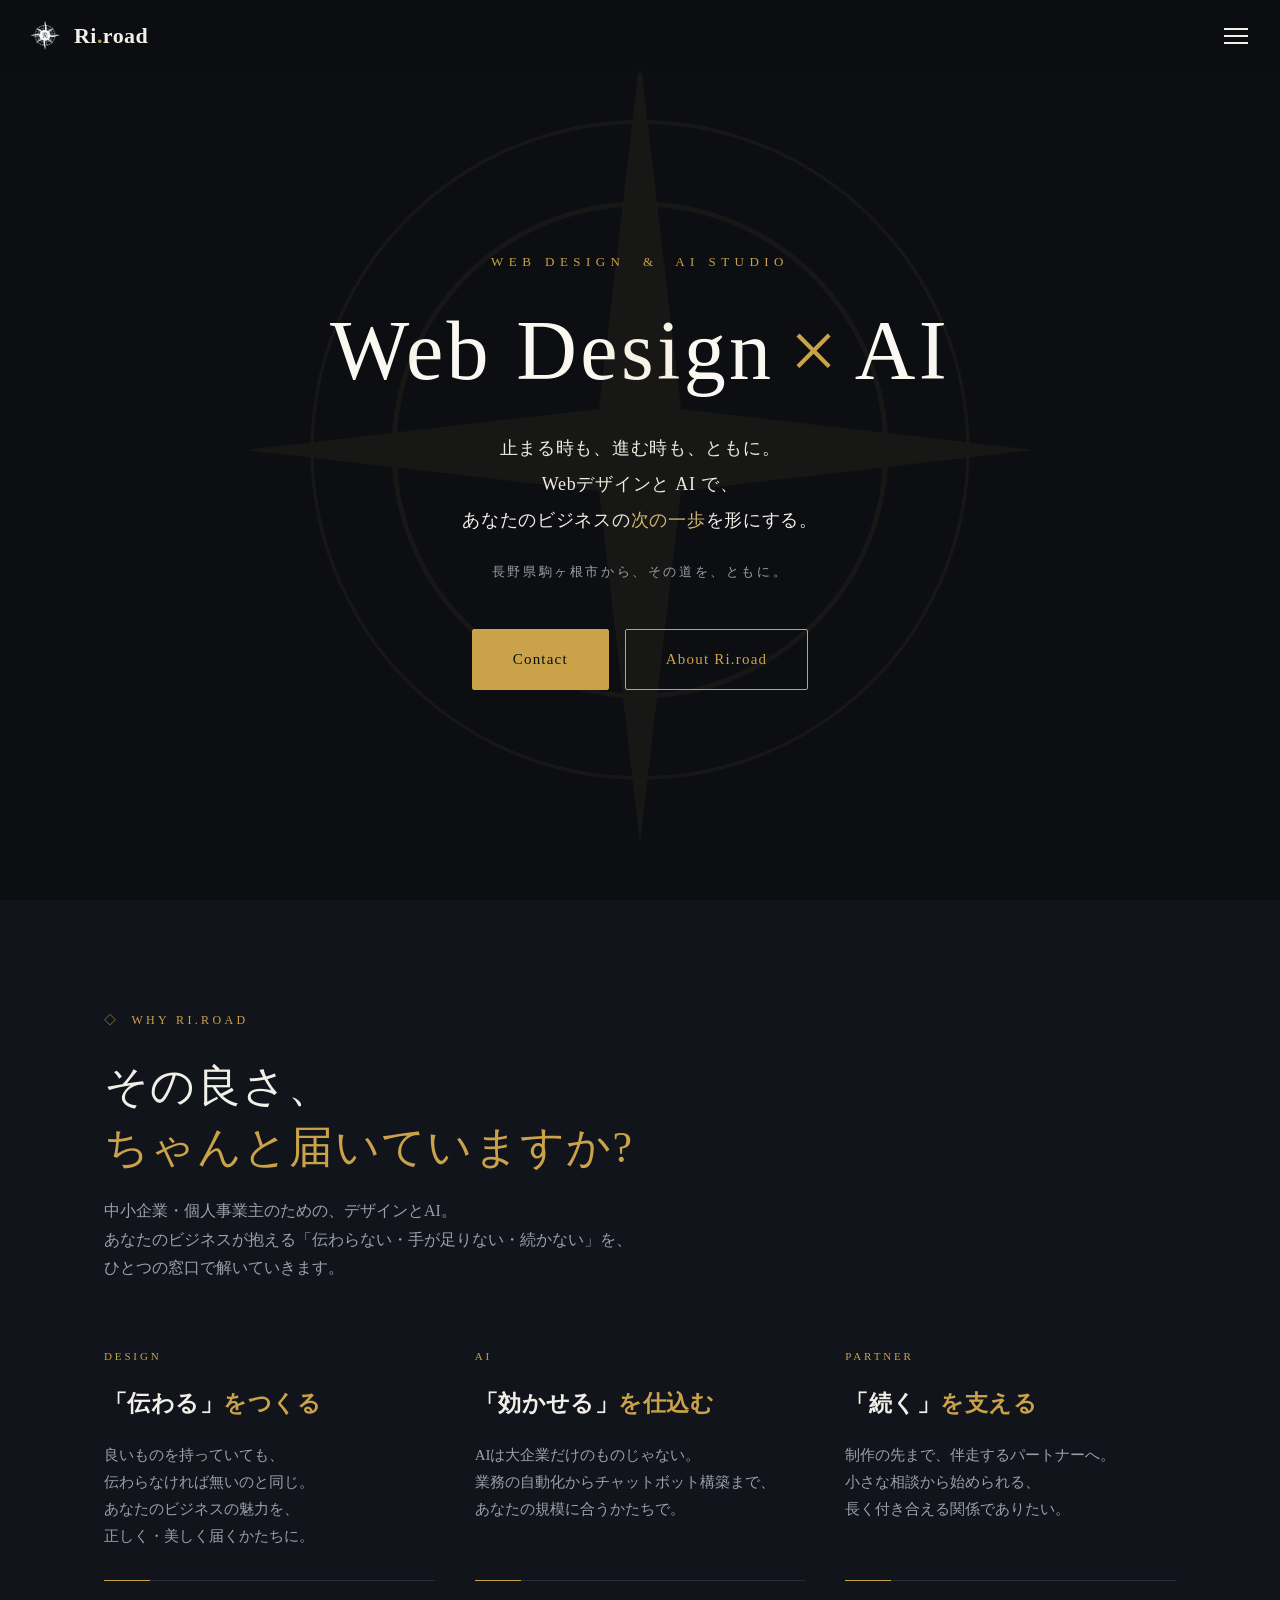
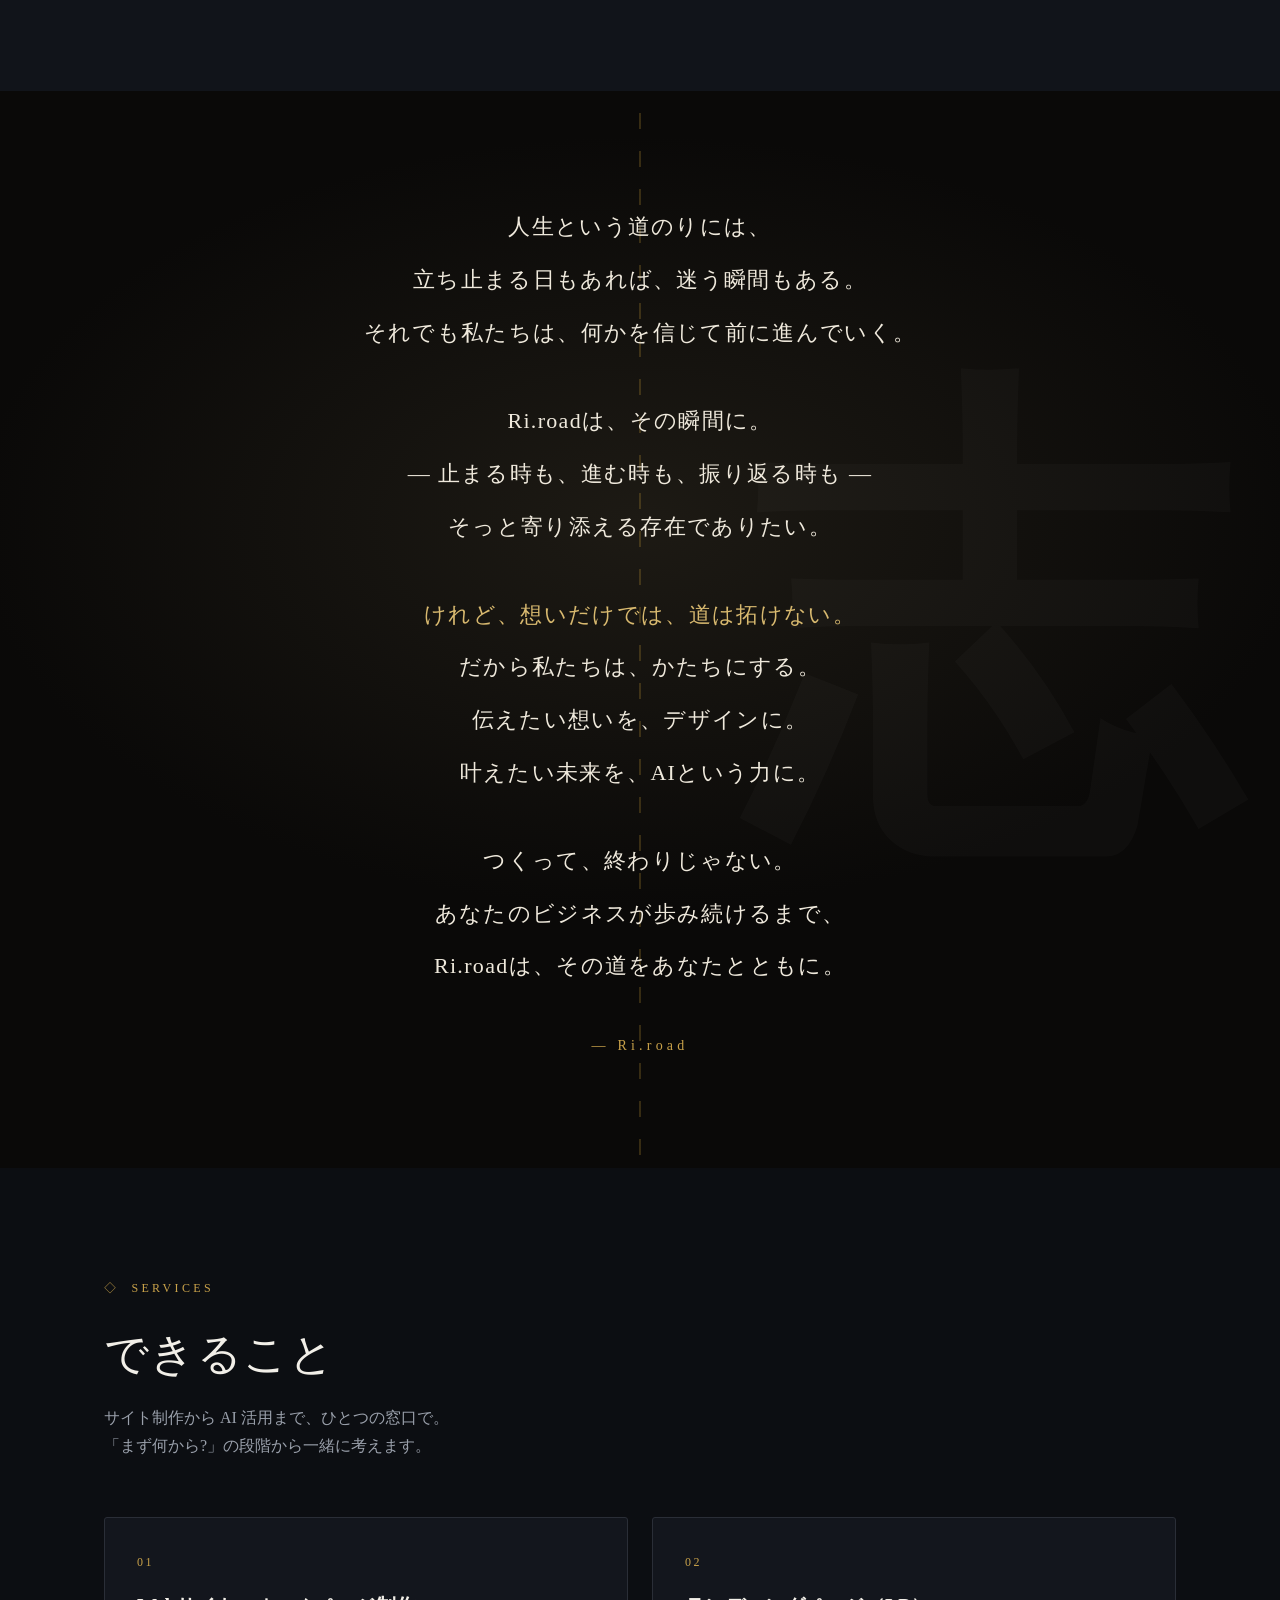
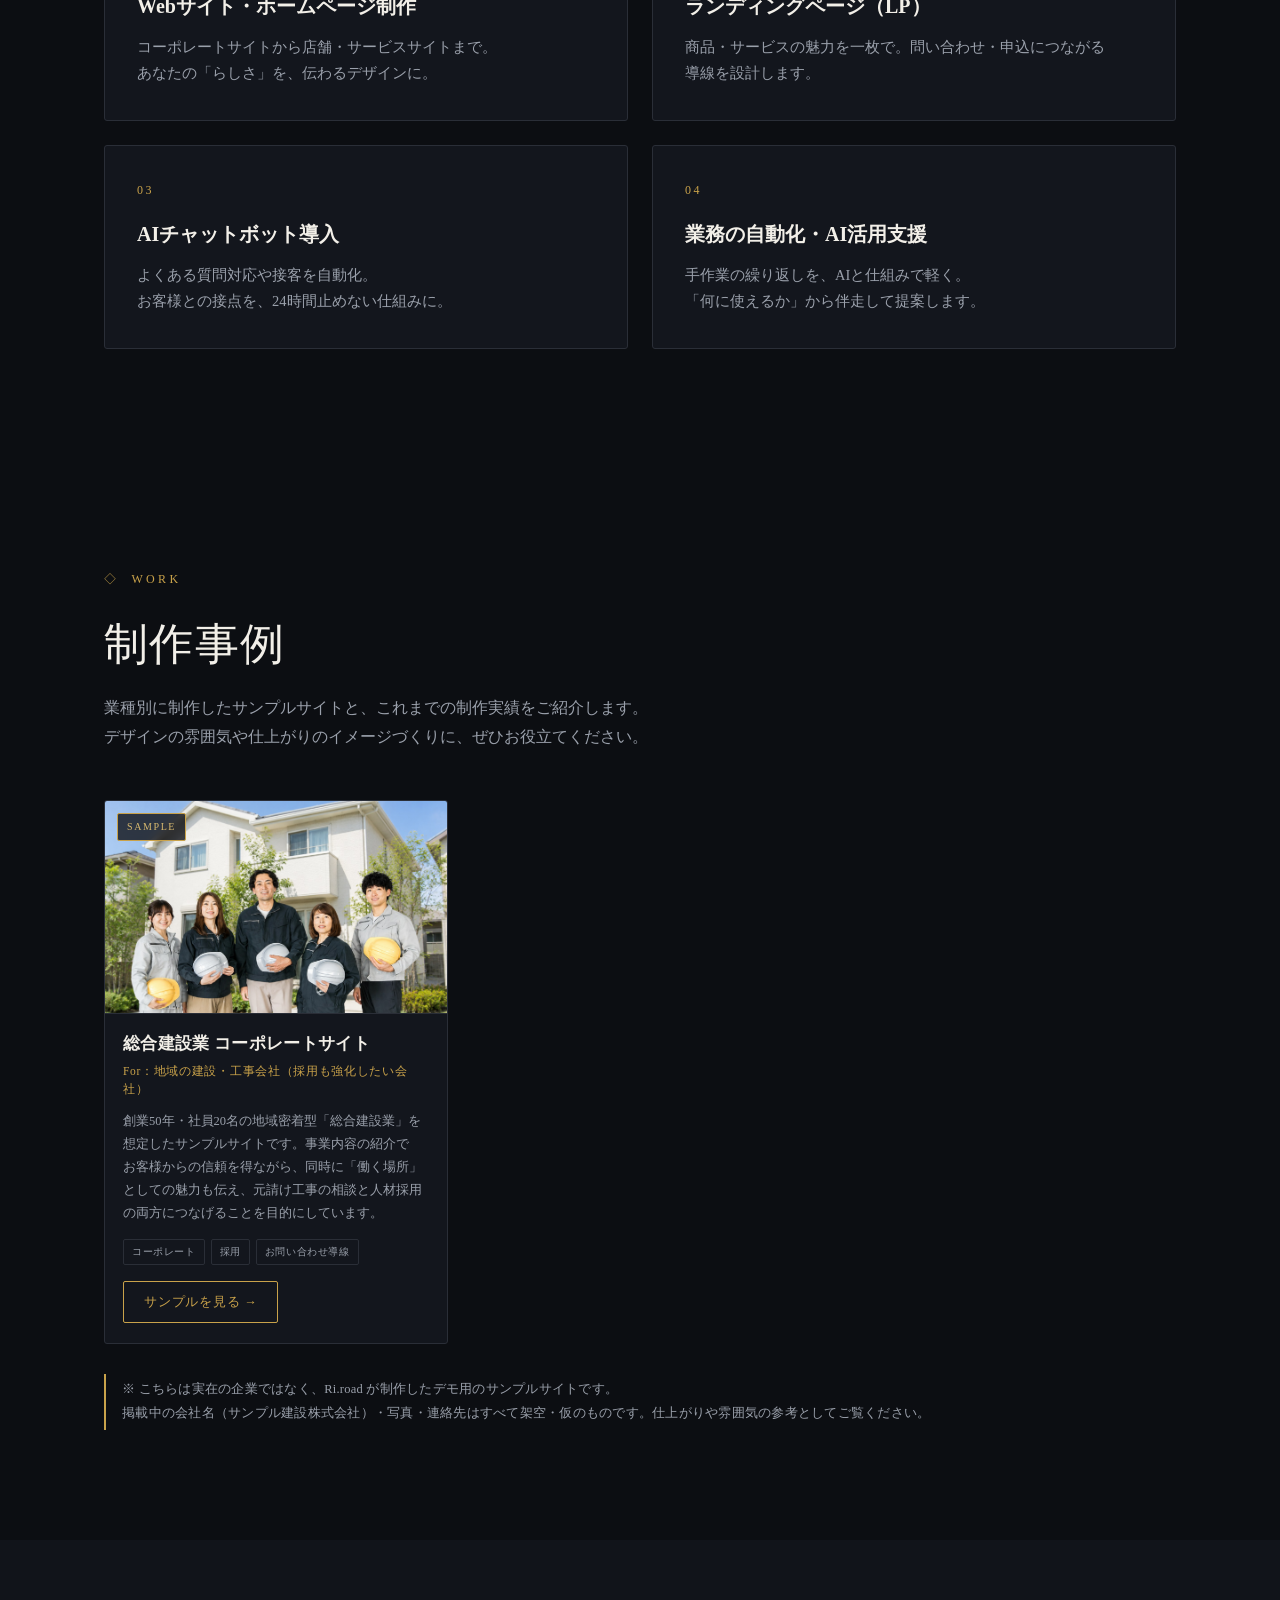
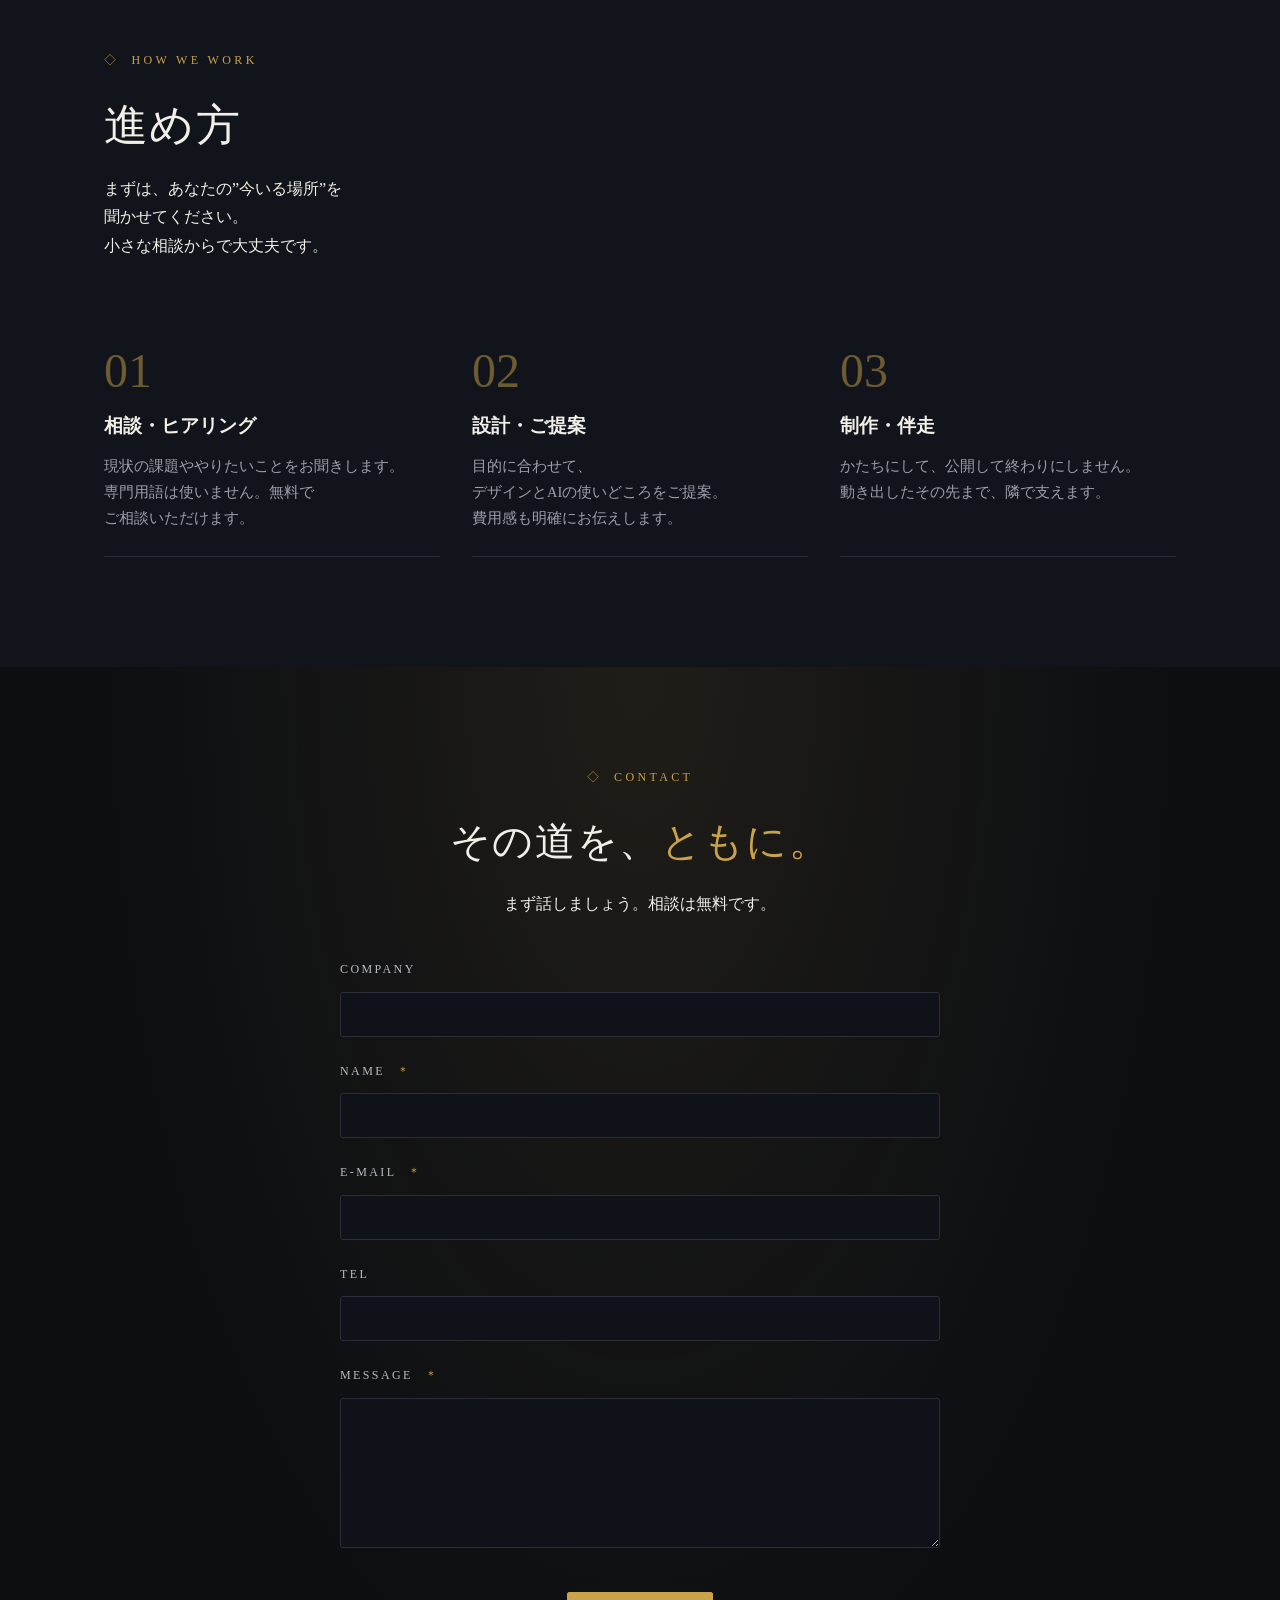
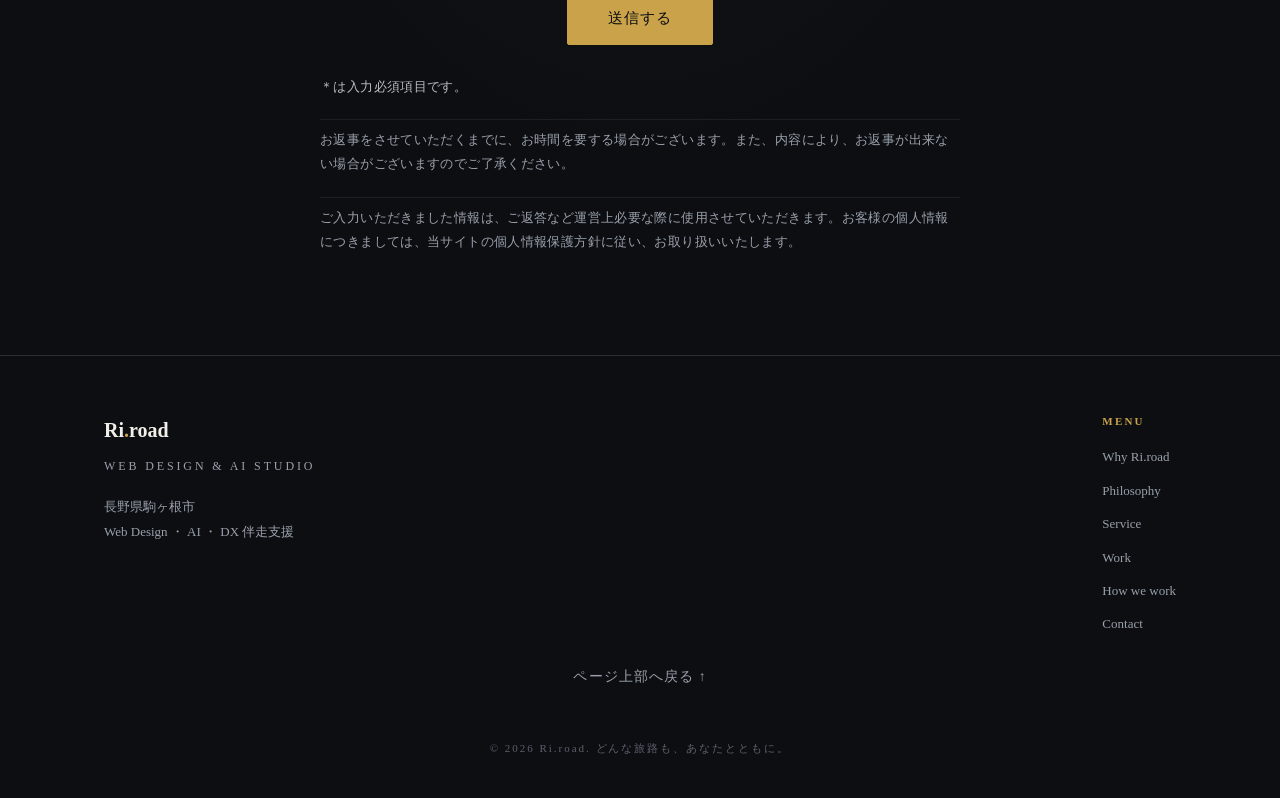
==== index.html @ 9e38b9d2 "Add files via upload" ====
<!DOCTYPE html>
<html lang="ja">
<head>
  <!-- Google tag (gtag.js) -->
  <script async src="https://www.googletagmanager.com/gtag/js?id=G-SENMZMVBPH"></script>
  <script>
    window.dataLayer = window.dataLayer || [];
    function gtag(){dataLayer.push(arguments);}
    gtag('js', new Date());
    gtag('config', 'G-SENMZMVBPH');
  </script>
  <meta charset="UTF-8">
<meta name="viewport" content="width=device-width, initial-scale=1.0">
<title>Ri.road（リロード）｜中小企業・個人事業主のためのWebデザイン×AIスタジオ</title>

<!-- ===== SEO / メタ情報 ===== -->
<meta name="description" content="Ri.road（リロード）は、中小企業・個人事業主のためのWebデザイン×AIスタジオです。「伝わる・効かせる・続く」を軸に、地域のビジネスに寄り添ったホームページ制作とAI活用をご提供します。">
<meta name="keywords" content="Webデザイン,ホームページ制作,AI活用,中小企業,個人事業主,採用サイト,建設会社,地域,Ri.road,リロード">
<meta name="robots" content="index, follow">
<meta name="author" content="Ri.road">
<link rel="canonical" href="https://riroad.github.io/ri.road-site/">

<!-- Google Search Console 所有権確認用（Search Consoleで発行された値に置き換えてください） -->
<!-- <meta name="google-site-verification" content="ここに確認コードを貼る"> -->

<!-- ===== OGP（SNSシェア時の表示） ===== -->
<meta property="og:type" content="website">
<meta property="og:site_name" content="Ri.road">
<meta property="og:title" content="Ri.road（リロード）｜Webデザイン×AIスタジオ">
<meta property="og:description" content="中小企業・個人事業主のための、デザインとAI。「伝わる・効かせる・続く」ホームページ制作をご提供します。">
<meta property="og:url" content="https://riroad.github.io/ri.road-site/">
<meta property="og:image" content="https://riroad.github.io/ri.road-site/hero-logo.png">
<meta property="og:locale" content="ja_JP">
<meta name="twitter:card" content="summary_large_image">
<meta name="twitter:title" content="Ri.road（リロード）｜Webデザイン×AIスタジオ">
<meta name="twitter:description" content="中小企業・個人事業主のための、デザインとAI。「伝わる・効かせる・続く」ホームページ制作をご提供します。">
<meta name="twitter:image" content="https://riroad.github.io/ri.road-site/hero-logo.png">

<!-- ===== 構造化データ（JSON-LD） ===== -->
<script type="application/ld+json">
{
  "@context": "https://schema.org",
  "@type": "ProfessionalService",
  "name": "Ri.road",
  "alternateName": "リロード",
  "description": "中小企業・個人事業主のためのWebデザイン×AIスタジオ。",
  "url": "https://riroad.github.io/ri.road-site/",
  "image": "https://riroad.github.io/ri.road-site/hero-logo.png",
  "areaServed": "JP",
  "serviceType": ["Webデザイン", "ホームページ制作", "AI活用支援"]
}
</script>
<!-- ===== /SEO ===== -->
<style>
  :root{
    --bg:#0c0e12;          /* ベースの黒 */
    --bg2:#11141a;         /* セクション切替の微差 */
    --card:#13161d;
    --ink:#f2efe8;         /* オフホワイト本文 */
    --sub:#9aa0ab;         /* 補助グレー */
    --line:#2a2e37;        /* 区切り線 */
    --gold:#c9a24a;        /* ゴールド */
    --gold-soft:#d8b96f;
    --maxw:1120px;
  }
  *{margin:0;padding:0;box-sizing:border-box;}
  html{scroll-behavior:smooth;}
  body{
    background:var(--bg);
    color:var(--ink);
    font-family:"Hiragino Mincho ProN","Yu Mincho","Noto Serif JP",serif;
    line-height:1.8;
    -webkit-font-smoothing:antialiased;
    overflow-x:hidden;
  }
  .serif{font-family:"Hiragino Mincho ProN","Yu Mincho","Noto Serif JP",serif;}
  .wrap{max-width:var(--maxw);margin:0 auto;padding:0 24px;}
  a{color:inherit;text-decoration:none;}

  /* ---------- Header ---------- */
  header{
    position:fixed;top:0;left:0;right:0;z-index:100;
    display:flex;align-items:center;justify-content:space-between;
    padding:16px 28px;
    background:rgba(12,14,18,.6);
    backdrop-filter:blur(10px);
    border-bottom:1px solid transparent;
    transition:.3s;
  }
  header.scrolled{background:rgba(12,14,18,.92);border-bottom:1px solid var(--line);}
  .brand{display:flex;align-items:center;gap:12px;}
  .brand .mark{width:34px;height:34px;}
  .brand .logo-img{filter:none;}
  .brand .name{font-size:22px;font-weight:600;letter-spacing:.02em;}
  .brand .name b{color:var(--gold);font-weight:600;}
  nav.menu{
    position:fixed;inset:0 0 0 auto;width:74%;max-width:320px;
    display:flex;flex-direction:column;align-items:flex-start;justify-content:center;gap:26px;
    background:#0e1116;padding:40px;transform:translateX(100%);transition:.35s;
    border-left:1px solid var(--line);z-index:110;
  }
  nav.menu.open{transform:none;}
  nav.menu a{font-size:16px;letter-spacing:.12em;color:var(--sub);transition:.2s;font-family:"Hiragino Mincho ProN","Yu Mincho","Noto Serif JP",serif;}
  nav.menu a:hover{color:var(--ink);}
  .menu-overlay{
    display:none;position:fixed;inset:0;background:rgba(0,0,0,.5);z-index:105;
  }
  .menu-overlay.open{display:block;}
  .btn-cta{
    display:inline-block;border:1px solid var(--gold);color:var(--gold);
    font-size:15px;letter-spacing:.08em;padding:16px 40px;border-radius:2px;
    transition:.25s;white-space:nowrap;
  }
  .btn-cta:hover{background:var(--gold);color:#0c0e12;}
  .btn-fill{
    display:inline-block;background:var(--gold);color:#0c0e12;
    font-size:15px;letter-spacing:.08em;padding:16px 40px;border-radius:2px;
    transition:.25s;border:1px solid var(--gold);
  }
  .btn-fill:hover{background:transparent;color:var(--gold);}
  .menu-toggle{
    display:flex;flex-direction:column;justify-content:center;gap:5px;
    background:none;border:0;cursor:pointer;padding:4px;z-index:120;
  }
  .menu-toggle span{
    display:block;width:24px;height:2px;background:var(--ink);
    transition:.3s;transform-origin:center;
  }
  .menu-toggle.open span:nth-child(1){transform:translateY(7px) rotate(45deg);}
  .menu-toggle.open span:nth-child(2){opacity:0;}
  .menu-toggle.open span:nth-child(3){transform:translateY(-7px) rotate(-45deg);}

  /* ---------- Hero ---------- */
  .hero{
    position:relative;min-height:100vh;
    display:flex;flex-direction:column;align-items:center;justify-content:center;
    text-align:center;padding:120px 24px 80px;overflow:hidden;
  }
  .hero .compass-bg{
    position:absolute;top:50%;left:50%;transform:translate(-50%,-50%);
    width:min(820px,120vw);opacity:.06;pointer-events:none;
    animation:spin 90s linear infinite;
  }
  @keyframes spin{to{transform:translate(-50%,-50%) rotate(360deg);}}
  .hero .eyebrow{
    font-size:13px;letter-spacing:.42em;text-transform:uppercase;color:var(--gold);
    margin-bottom:28px;
  }
  .hero h1{
    font-size:clamp(40px,7vw,84px);font-weight:500;line-height:1.18;letter-spacing:.04em;
    color:#fbf8f1;
  }
  .hero h1 .x{color:var(--gold);font-style:italic;padding:0 .12em;}
  .hero .lead{
    margin-top:30px;font-size:clamp(15px,2vw,18px);color:var(--ink);
    letter-spacing:.04em;line-height:2;
  }
  .hero .lead .accent{color:var(--gold-soft);}
  .hero .place{
    margin-top:22px;font-size:13px;letter-spacing:.2em;color:var(--sub);
  }
  .hero .hero-cta{margin-top:46px;display:flex;gap:16px;flex-wrap:wrap;justify-content:center;}
  .scrolldown{
    position:absolute;bottom:26px;left:50%;transform:translateX(-50%);
    font-size:11px;letter-spacing:.3em;color:var(--sub);writing-mode:vertical-rl;
  }
  .scrolldown::after{content:"";display:block;width:1px;height:46px;margin:10px auto 0;
    background:linear-gradient(var(--gold),transparent);}

  /* ---------- Section base ---------- */
  section{padding:110px 0;}
  .sec-eyebrow{
    display:flex;align-items:center;gap:12px;
    font-size:12px;letter-spacing:.28em;color:var(--gold);text-transform:uppercase;
    margin-bottom:24px;
  }
  .sec-eyebrow::before{content:"◇";color:var(--gold);}
  .sec-title{
    font-size:clamp(28px,4.5vw,44px);font-weight:500;line-height:1.4;letter-spacing:.03em;
    margin-bottom:18px;
  }
  .sec-title .gold{color:var(--gold);}
  .sec-desc{color:var(--sub);max-width:680px;font-size:16px;}

  /* ---------- WHY (3 pillars) ---------- */
  .why{background:var(--bg2);}
  .why .head{max-width:760px;margin-bottom:64px;}
  .pillars{display:grid;grid-template-columns:repeat(3,1fr);gap:40px;align-items:stretch;}
  .pillar{display:flex;flex-direction:column;}
  .pillar .pl-label{font-size:11px;letter-spacing:.26em;color:var(--gold);margin-bottom:16px;}
  .pillar h3{font-size:23px;font-weight:600;margin-bottom:18px;letter-spacing:.02em;}
  .pillar h3 .q{color:var(--gold);}
  .pillar p{color:var(--sub);font-size:15px;flex:1;}
  .pillar .pl-rule{height:1px;background:var(--line);margin-top:30px;position:relative;}
  .pillar .pl-rule::before{content:"";position:absolute;left:0;top:0;width:46px;height:1px;background:var(--gold);}

  /* ---------- About (philosophy) ---------- */
  .about{
    position:relative;text-align:center;overflow:hidden;
    background:
      radial-gradient(ellipse 80% 55% at 50% 40%, #1d1a14 0%, #0a0908 65%),
      linear-gradient(to bottom, #0a0908 0%, #121008 50%, #0a0908 100%);
  }
  .about::before{
    content:'';position:absolute;top:0;bottom:0;left:calc(50% - 1px);width:2px;
    background:repeating-linear-gradient(
      to bottom,
      transparent 0px,transparent 22px,
      rgba(214,167,56,.22) 22px,rgba(214,167,56,.22) 38px
    );
    z-index:0;pointer-events:none;
  }
  .about .kanji{
    position:absolute;right:4%;top:50%;transform:translateY(-50%);
    font-size:min(38vw,520px);color:#fff;opacity:.018;font-weight:700;pointer-events:none;line-height:1;
  }
  .about .poem{position:relative;z-index:1;max-width:720px;margin:0 auto;}
  .about .poem p{font-size:clamp(17px,2.4vw,22px);line-height:2.4;letter-spacing:.06em;color:#efe9dc;}
  .about .poem .turn{color:var(--gold-soft);}
  .about .poem .sign{margin-top:40px;font-size:14px;letter-spacing:.3em;color:var(--gold);}

  /* ---------- Services ---------- */
  .services .grid{display:grid;grid-template-columns:repeat(2,1fr);gap:24px;margin-top:56px;}
  .svc{
    border:1px solid var(--line);border-radius:3px;padding:34px 32px;background:var(--card);
    transition:.3s;
  }
  .svc:hover{border-color:var(--gold);transform:translateY(-4px);}
  .svc .num{font-size:12px;letter-spacing:.2em;color:var(--gold);}
  .svc h4{font-size:20px;font-weight:600;margin:14px 0 10px;}
  .svc p{color:var(--sub);font-size:14.5px;}

  /* ---------- Work (制作サンプル) ---------- */
  /* 3枚横並び前提のコンパクトカード */
  .work .grid{display:grid;grid-template-columns:repeat(3,1fr);gap:20px;margin-top:48px;}
  .work-card{
    border:1px solid var(--line);border-radius:3px;overflow:hidden;background:var(--card);
    display:flex;flex-direction:column;transition:.3s;
  }
  .work-card:hover{border-color:var(--gold);transform:translateY(-4px);}
  .work-card .wc-thumb{
    position:relative;display:block;aspect-ratio:16/10;overflow:hidden;background:#0a0c10;
    border-bottom:1px solid var(--line);
  }
  .work-card .wc-thumb img{width:100%;height:100%;object-fit:cover;display:block;transition:.5s;}
  .work-card:hover .wc-thumb img{transform:scale(1.04);}
  .work-card .wc-tag{
    position:absolute;top:12px;left:12px;z-index:2;
    background:rgba(12,14,18,.78);border:1px solid var(--gold);color:var(--gold-soft);
    font-size:10px;letter-spacing:.16em;padding:4px 9px;border-radius:2px;backdrop-filter:blur(4px);
  }
  .work-card .wc-body{padding:18px 18px 20px;display:flex;flex-direction:column;flex:1;}
  .work-card .wc-body h4{font-size:16.5px;font-weight:600;margin-bottom:5px;letter-spacing:.02em;line-height:1.5;}
  .work-card .wc-for{font-size:11.5px;letter-spacing:.06em;color:var(--gold);margin-bottom:11px;line-height:1.6;}
  .work-card .wc-body p{color:var(--sub);font-size:12.5px;line-height:1.85;flex:1;}
  .work-card .wc-meta{display:flex;flex-wrap:wrap;gap:6px;margin:13px 0 16px;}
  .work-card .wc-meta span{
    font-size:10px;letter-spacing:.06em;color:var(--sub);
    border:1px solid var(--line);border-radius:2px;padding:3px 8px;
  }
  .work-card .wc-view{
    display:inline-flex;align-items:center;gap:8px;align-self:flex-start;
    border:1px solid var(--gold);color:var(--gold);
    font-size:12.5px;letter-spacing:.06em;padding:9px 20px;border-radius:2px;transition:.25s;
  }
  .work-card .wc-view:hover{background:var(--gold);color:#0c0e12;}
  .work-note{
    margin-top:30px;font-size:12.5px;color:var(--sub);letter-spacing:.02em;line-height:1.9;
    border-left:2px solid var(--gold);padding:4px 0 4px 16px;
  }

  /* ---------- Flow ---------- */
  .flow{background:var(--bg2);}
  .steps{display:grid;grid-template-columns:repeat(3,1fr);gap:32px;margin-top:56px;align-items:stretch;}
  .step{position:relative;padding-top:30px;display:flex;flex-direction:column;}
  .step .st-no{font-family:"Hiragino Mincho ProN",serif;font-size:48px;color:var(--gold);opacity:.5;line-height:1;}
  .step h4{font-size:19px;font-weight:600;margin:14px 0 10px;}
  .step p{color:var(--sub);font-size:14.5px;flex:1;}
  .step .st-rule{height:1px;background:var(--line);margin-top:24px;}

  /* ---------- CTA band ---------- */
  .cta-band{text-align:center;padding:100px 0;background:
    radial-gradient(ellipse at 50% 0%,rgba(201,162,74,.10),transparent 60%),var(--bg);}
  .cta-band h2{font-size:clamp(26px,4vw,40px);font-weight:500;letter-spacing:.04em;line-height:1.5;margin-bottom:18px;}
  .cta-band h2 .gold{color:var(--gold);}
  .cta-band .lead-p{color:var(--sub);margin-bottom:40px;}

  /* ---------- Footer ---------- */
  footer{border-top:1px solid var(--line);padding:56px 0 40px;background:var(--bg);}
  .foot{display:flex;justify-content:space-between;flex-wrap:wrap;gap:30px;align-items:flex-start;}
  .foot .f-brand .name{font-size:20px;font-weight:600;}
  .foot .f-brand .name b{color:var(--gold);}
  .foot .f-brand .desc{font-size:12px;letter-spacing:.24em;color:var(--sub);margin-top:8px;}
  .foot .f-brand .addr{font-size:13px;color:var(--sub);margin-top:18px;line-height:1.9;}
  .foot .f-links{display:flex;gap:48px;}
  .foot .f-links .col h5{font-size:11px;letter-spacing:.2em;color:var(--gold);margin-bottom:14px;}
  .foot .f-links .col a{display:block;font-size:13px;color:var(--sub);margin-bottom:10px;transition:.2s;}
  .foot .f-links .col a:hover{color:var(--ink);}
  .copy{margin-top:40px;text-align:center;font-size:11px;letter-spacing:.18em;color:#5b606b;}

  /* ---------- Scroll reveal ---------- */
  .reveal{opacity:0;transform:translateY(28px);transition:opacity .9s ease,transform .9s ease;}
  .reveal.in{opacity:1;transform:none;}

  .nobr{white-space:nowrap;}
  /* ---------- 文字の改行（日本語）をきれいに ---------- */
  h1,h2,h3,.sec-title,.cta-band h2,.hero h1{text-wrap:balance;}
  .hero .lead,.hero .place,.sec-desc,.about .poem p,.cta-band .lead-p,.cta-band p,
  .cf-notes p,.pillar p,.svc p,.step p{
    word-break:auto-phrase;line-break:strict;text-wrap:pretty;
  }

  /* ---------- Responsive ---------- */
  @media(max-width:860px){
    header{padding:14px 18px;}
    .brand .name{font-size:20px;}
    .hero{min-height:100svh;padding:104px 22px 88px;}
    .hero h1{letter-spacing:.02em;}
    .pillars{grid-template-columns:1fr;gap:44px;}
    .services .grid{grid-template-columns:1fr;}
    .work .grid{grid-template-columns:repeat(2,1fr);gap:18px;}
    .steps{grid-template-columns:1fr;gap:40px;}
    section{padding:78px 0;}
    .cta-band{padding:78px 0;}
    .about .kanji{font-size:48vw;opacity:.015;}
    .foot{flex-direction:column;gap:32px;}
    .foot .f-links{gap:56px;}
  }
  @media(max-width:560px){
    .brand .name{font-size:18px;}
    .brand .mark{width:30px;height:30px;}
    .hero{padding:94px 20px 80px;}
    .hero .eyebrow{font-size:11px;letter-spacing:.28em;margin-bottom:20px;}
    .hero h1{font-size:36px;}
    .hero .lead{font-size:15px;margin-top:24px;line-height:1.95;}
    .hero .place{font-size:12px;margin-top:18px;}
    .hero .hero-cta{flex-direction:column;align-items:center;width:100%;gap:12px;margin-top:36px;}
    .hero .hero-cta a{width:100%;max-width:300px;text-align:center;}
    .btn-cta,.btn-fill{padding:15px 26px;font-size:15px;}
    .scrolldown{display:none;}
    .wrap{padding:0 20px;}
    section{padding:62px 0;}
    .why .head{margin-bottom:46px;}
    .pillar h3{font-size:21px;}
    .svc{padding:26px 22px;}
    /* スマホ：縦長を解消する横型コンパクトカード */
    .work .grid{grid-template-columns:1fr;gap:12px;margin-top:34px;}
    .work-card{flex-direction:row;align-items:stretch;}
    .work-card .wc-thumb{flex:0 0 42%;max-width:42%;aspect-ratio:4/3;border-bottom:0;border-right:1px solid var(--line);}
    .work-card .wc-tag{font-size:9px;padding:3px 7px;top:8px;left:8px;letter-spacing:.1em;}
    .work-card .wc-body{padding:13px 14px;justify-content:center;flex:1;}
    .work-card .wc-body h4{font-size:14.5px;margin-bottom:4px;}
    .work-card .wc-for{font-size:10.5px;margin-bottom:9px;}
    .work-card .wc-body p{display:none;}     /* 説明はサンプル本体で確認 */
    .work-card .wc-meta{display:none;}
    .work-card .wc-view{padding:8px 16px;font-size:12px;margin-top:2px;}
    .work-note{margin-top:22px;font-size:12px;}
    .about .kanji{display:none;}
    .about .poem p{font-size:16.5px;line-height:2.15;letter-spacing:.04em;}
    .cta-band{padding:62px 0;}
    .cf-form{gap:20px;margin-top:32px;}
    .foot .f-links{gap:40px;}
  }
</style>
</head>
<body>

<!-- ===== Header ===== -->
<header id="hdr">
  <a href="#top" class="brand">
    <img class="mark logo-img" src="[data-uri]" alt="Ri.road" />
    <span class="name serif">Ri<b>.</b>road</span>
  </a>

  <button class="menu-toggle" id="mtoggle" aria-label="menu">
    <span></span><span></span><span></span>
  </button>
</header>
<nav class="menu" id="menu">
  <a href="#why">Why Ri.road</a>
  <a href="#about">Philosophy</a>
  <a href="#services">Service</a>
  <a href="#work">Work</a>
  <a href="#flow">How we work</a>
  <a href="#contact">Contact</a>
</nav>
<div class="menu-overlay" id="moverlay"></div>

<!-- ===== Hero ===== -->
<section class="hero" id="top">
  <svg class="compass-bg" viewBox="0 0 100 100" aria-hidden="true">
    <g fill="#c9a24a">
      <polygon points="50,2 55,45 50,50 45,45"/>
      <polygon points="98,50 55,55 50,50 55,45"/>
      <polygon points="50,98 45,55 50,50 55,55"/>
      <polygon points="2,50 45,45 50,50 45,55"/>
    </g>
    <circle cx="50" cy="50" r="30" fill="none" stroke="#c9a24a" stroke-width=".6"/>
    <circle cx="50" cy="50" r="40" fill="none" stroke="#c9a24a" stroke-width=".4"/>
  </svg>

  <div class="eyebrow">Web Design &nbsp;&amp;&nbsp; AI Studio</div>
  <h1 class="serif">Web Design<span class="x">×</span>AI</h1>
  <p class="lead">止まる時も、進む時も、ともに。<br>
    Webデザインと AI で、<br>あなたのビジネスの<span class="accent">次の一歩</span>を形にする。</p>
  <div class="place">長野県駒ヶ根市から、その道を、ともに。</div>
  <div class="hero-cta">
    <a href="#contact" class="btn-fill">Contact</a>
    <a href="#why" class="btn-cta">About Ri.road</a>
  </div>
</section>

<!-- ===== WHY ===== -->
<section class="why" id="why">
  <div class="wrap">
    <div class="head reveal">
      <div class="sec-eyebrow">Why Ri.road</div>
      <h2 class="sec-title serif">その良さ、<br><span class="gold">ちゃんと届いていますか?</span></h2>
      <p class="sec-desc">中小企業・個人事業主のための、デザインとAI。<br>あなたのビジネスが抱える<span class="nobr">「伝わらない・手が足りない・続かない」</span>を、<br>ひとつの窓口で解いていきます。</p>
    </div>

    <div class="pillars">
      <div class="pillar reveal">
        <div class="pl-label">DESIGN</div>
        <h3>「伝わる」<span class="q">をつくる</span></h3>
        <p>良いものを持っていても、<br>伝わらなければ無いのと同じ。<br>あなたのビジネスの魅力を、<br>正しく・美しく届くかたちに。</p>
        <div class="pl-rule"></div>
      </div>
      <div class="pillar reveal">
        <div class="pl-label">AI</div>
        <h3>「効かせる」<span class="q">を仕込む</span></h3>
        <p>AIは大企業だけのものじゃない。<br>業務の自動化からチャットボット構築まで、<br>あなたの規模に合うかたちで。</p>
        <div class="pl-rule"></div>
      </div>
      <div class="pillar reveal">
        <div class="pl-label">PARTNER</div>
        <h3>「続く」<span class="q">を支える</span></h3>
        <p>制作の先まで、伴走するパートナーへ。<br>小さな相談から始められる、<br>長く付き合える関係でありたい。</p>
        <div class="pl-rule"></div>
      </div>
    </div>
  </div>
</section>

<!-- ===== About / Philosophy ===== -->
<section class="about" id="about">
  <div class="kanji serif" aria-hidden="true">志</div>
  <div class="wrap">
    <div class="poem reveal serif">
      <p>人生という道のりには、<br>
      立ち止まる日もあれば、迷う瞬間もある。<br>
      それでも私たちは、何かを信じて前に進んでいく。</p>
      <p style="margin-top:1.6em">Ri.roadは、その瞬間に。<br>
      ― 止まる時も、進む時も、振り返る時も ―<br>
      そっと寄り添える存在でありたい。</p>
      <p style="margin-top:1.6em"><span class="turn">けれど、想いだけでは、道は拓けない。</span><br>
      だから私たちは、かたちにする。<br>
      伝えたい想いを、デザインに。<br>
      叶えたい未来を、AIという力に。</p>
      <p style="margin-top:1.6em">つくって、終わりじゃない。<br>
      あなたのビジネスが歩み続けるまで、<br>
      Ri.roadは、その道をあなたとともに。</p>
      <div class="sign">― Ri.road</div>
    </div>
  </div>
</section>

<!-- ===== Services ===== -->
<section class="services" id="services">
  <div class="wrap">
    <div class="reveal">
      <div class="sec-eyebrow">Services</div>
      <h2 class="sec-title serif">できること</h2>
      <p class="sec-desc">サイト制作から AI 活用まで、ひとつの窓口で。<br>「まず何から?」の段階から一緒に考えます。</p>
    </div>
    <div class="grid">
      <div class="svc reveal">
        <div class="num">01</div>
        <h4>Webサイト・ホームページ制作</h4>
        <p>コーポレートサイトから店舗・サービスサイトまで。<br>あなたの「らしさ」を、伝わるデザインに。</p>
      </div>
      <div class="svc reveal">
        <div class="num">02</div>
        <h4>ランディングページ（LP）</h4>
        <p>商品・サービスの魅力を一枚で。<span class="nobr">問い合わせ・申込</span>につながる導線を設計します。</p>
      </div>
      <div class="svc reveal">
        <div class="num">03</div>
        <h4>AIチャットボット導入</h4>
        <p>よくある質問対応や接客を自動化。<br>お客様との接点を、24時間止めない仕組みに。</p>
      </div>
      <div class="svc reveal">
        <div class="num">04</div>
        <h4>業務の自動化・AI活用支援</h4>
        <p>手作業の繰り返しを、AIと仕組みで軽く。<br>「何に使えるか」から伴走して提案します。</p>
      </div>
    </div>
  </div>
</section>

<!-- ===== Work（制作サンプル） ===== -->
<section class="work" id="work">
  <div class="wrap">
    <div class="reveal">
      <div class="sec-eyebrow">Work</div>
      <h2 class="sec-title serif">制作事例</h2>
      <p class="sec-desc">業種別に制作したサンプルサイトと、これまでの制作実績をご紹介します。<br>デザインの雰囲気や仕上がりのイメージづくりに、ぜひお役立てください。</p>
    </div>
    <div class="grid">
      <div class="work-card reveal">
        <a class="wc-thumb" href="./work/nomura/index.html" target="_blank" rel="noopener">
          <span class="wc-tag">SAMPLE</span>
          <img src="./work/nomura/photos/hero-bg.jpg" alt="総合建設業コーポレートサイトのサンプル">
        </a>
        <div class="wc-body">
          <h4>総合建設業 コーポレートサイト</h4>
          <div class="wc-for">For：地域の建設・工事会社（採用も強化したい会社）</div>
          <p>創業50年・社員20名の地域密着型「総合建設業」を想定したサンプルサイトです。事業内容の紹介で<span class="nobr">お客様からの信頼</span>を得ながら、同時に「働く場所」としての魅力も伝え、元請け工事の相談と人材採用の両方につなげることを目的にしています。</p>
          <div class="wc-meta">
            <span>コーポレート</span>
            <span>採用</span>
            <span>お問い合わせ導線</span>
          </div>
          <a class="wc-view" href="./work/nomura/index.html" target="_blank" rel="noopener">サンプルを見る →</a>
        </div>
      </div>
    </div>
    <p class="work-note">
      ※ こちらは実在の企業ではなく、Ri.road が制作したデモ用のサンプルサイトです。<br>
      掲載中の会社名（サンプル建設株式会社）・写真・連絡先はすべて架空・仮のものです。仕上がりや雰囲気の参考としてご覧ください。
    </p>
  </div>
</section>

<!-- ===== Flow ===== -->
<section class="flow" id="flow">
  <div class="wrap">
    <div class="reveal">
      <div class="sec-eyebrow">How we work</div>
      <h2 class="sec-title serif">進め方</h2>
      <p class=”sec-desc”>まずは、あなたの”今いる場所”を<br>聞かせてください。<br>小さな相談からで大丈夫です。</p>
    </div>
    <div class="steps">
      <div class="step reveal">
        <div class="st-no serif">01</div>
        <h4>相談・ヒアリング</h4>
        <p>現状の課題ややりたいことをお聞きします。<br>専門用語は使いません。無料でご相談いただけます。</p>
        <div class="st-rule"></div>
      </div>
      <div class="step reveal">
        <div class="st-no serif">02</div>
        <h4>設計・ご提案</h4>
        <p>目的に合わせて、<br>デザインとAIの使いどころをご提案。<br>費用感も明確にお伝えします。</p>
        <div class="st-rule"></div>
      </div>
      <div class="step reveal">
        <div class="st-no serif">03</div>
        <h4>制作・伴走</h4>
        <p>かたちにして、公開して終わりにしません。<br>動き出したその先まで、隣で支えます。</p>
        <div class="st-rule"></div>
      </div>
    </div>
  </div>
</section>

<!-- ===== CONTACT (inline form) ===== -->
<section class="cta-band" id="contact">
  <style>
    .cf-form{max-width:600px;margin:40px auto 0;text-align:left;display:grid;gap:24px;}
    .cf-field label{display:block;font-family:"Hiragino Mincho ProN","Yu Mincho",serif;
      text-transform:uppercase;letter-spacing:.2em;font-size:12px;color:#b8bcc4;margin-bottom:11px;}
    .cf-field label .req{color:var(--gold);margin-left:7px;}
    .cf-field input,.cf-field textarea{
      width:100%;background:#0f1218;border:1px solid var(--line);border-radius:3px;
      color:var(--ink);font-size:15px;padding:13px 14px;font-family:inherit;transition:.2s;}
    .cf-field input::placeholder,.cf-field textarea::placeholder{color:#5b606b;}
    .cf-field input:focus,.cf-field textarea:focus{outline:none;border-color:var(--gold);}
    .cf-field textarea{min-height:150px;resize:vertical;line-height:1.7;}
    .cf-submit{justify-self:center;margin-top:10px;cursor:pointer;}
    .cf-notes{max-width:640px;margin:30px auto 0;text-align:left;}
    .cf-notes p{font-size:12.5px;color:var(--sub);line-height:1.95;margin-top:20px;letter-spacing:.03em;}
    .cf-notes p+p{padding-top:8px;border-top:1px solid rgba(255,255,255,.07);}
    .cf-notes .req-note{color:#b8bcc4;}
    .cf-notes .ph-wrap{word-break:normal;}
    .cf-notes .ph{display:inline;}
  </style>
  <div class="wrap reveal">
    <div class="sec-eyebrow" style="justify-content:center">Contact</div>
    <h2 class="serif">その道を、<span class="gold">ともに。</span></h2>
    <p>まず話しましょう。相談は無料です。</p>

    <form class="cf-form" id="cf-form" action="https://formsubmit.co/65c57518974c92a3ac552e8e91f6f7e2" method="POST">
      <input type="hidden" name="_subject" value="Ri.road お問い合わせ">
      <input type="hidden" name="_template" value="table">
      <input type="hidden" name="_captcha" value="false">
      <div class="cf-field">
        <label>Company</label>
        <input type="text" name="会社名">
      </div>
      <div class="cf-field">
        <label>Name <span class="req">＊</span></label>
        <input type="text" name="お名前" required>
      </div>
      <div class="cf-field">
        <label>E-mail <span class="req">＊</span></label>
        <input type="email" name="メールアドレス" required>
      </div>
      <div class="cf-field">
        <label>Tel</label>
        <input type="tel" name="電話番号">
      </div>
      <div class="cf-field">
        <label>Message <span class="req">＊</span></label>
        <textarea name="ご相談内容" required></textarea>
      </div>
      <button type="submit" class="btn-fill cf-submit">送信する</button>
    </form>
    <div id="cf-thanks" style="display:none;text-align:center;padding:60px 0;">
      <p style="font-size:1.4em;letter-spacing:.08em;color:#efe9dc;">お問い合わせありがとうございます。</p>
      <p style="margin-top:1em;color:#aaa;letter-spacing:.05em;">内容を確認のうえ、折り返しご連絡いたします。</p>
    </div>

    <div class="cf-notes">
      <p class="req-note">＊は入力必須項目です。</p>
      <p class="ph-wrap"><span class="ph">お返事をさせていただくまでに、</span><span class="ph">お時間を要する場合がございます。</span><span class="ph">また、内容により、</span><span class="ph">お返事が出来ない場合がございますので</span><span class="ph">ご了承ください。</span></p>
      <p class="ph-wrap"><span class="ph">ご入力いただきました情報は、</span><span class="ph">ご返答など運営上必要な際に</span><span class="ph">使用させていただきます。</span><span class="ph">お客様の個人情報につきましては、</span><span class="ph">当サイトの個人情報保護方針に従い、</span><span class="ph">お取り扱いいたします。</span></p>
    </div>
  </div>
</section>

<!-- ===== Footer ===== -->
<footer>
  <div class="wrap foot">
    <div class="f-brand">
      <div class="name serif">Ri<b>.</b>road</div>
      <div class="desc">WEB DESIGN &amp; AI STUDIO</div>
      <div class="addr">長野県駒ヶ根市<br>Web Design ・ AI ・ DX 伴走支援</div>
    </div>
    <div class="f-links">
      <div class="col">
        <h5>MENU</h5>
        <a href="#why">Why Ri.road</a>
        <a href="#about">Philosophy</a>
        <a href="#services">Service</a>
        <a href="#work">Work</a>
        <a href="#flow">How we work</a>
        <a href="#contact">Contact</a>
      </div>
    </div>
  </div>
  <div style="text-align:center;padding:16px 0 8px;"><a href="#top" style="color:var(--sub);font-size:.85em;letter-spacing:.08em;">ページ上部へ戻る ↑</a></div>
  <div class="copy">© 2026 Ri.road. どんな旅路も、あなたとともに。</div>
</footer>

<script>
  // header scrolled state
  const hdr=document.getElementById('hdr');
  addEventListener('scroll',()=>{hdr.classList.toggle('scrolled',scrollY>40);});

  // hamburger menu
  const mt=document.getElementById('mtoggle'),menu=document.getElementById('menu'),ov=document.getElementById('moverlay');
  function toggleMenu(){
    const isOpen=menu.classList.toggle('open');
    mt.classList.toggle('open',isOpen);
    ov.classList.toggle('open',isOpen);
  }
  mt.addEventListener('click',toggleMenu);
  ov.addEventListener('click',toggleMenu);
  menu.querySelectorAll('a').forEach(a=>a.addEventListener('click',()=>{
    menu.classList.remove('open');mt.classList.remove('open');ov.classList.remove('open');
  }));

  // scroll reveal
  const io=new IntersectionObserver((es)=>{
    es.forEach(e=>{if(e.isIntersecting){e.target.classList.add('in');io.unobserve(e.target);}});
  },{threshold:.15});
  document.querySelectorAll('.reveal').forEach(el=>io.observe(el));

  // contact form AJAX
  const cfForm=document.getElementById('cf-form');
  cfForm.addEventListener('submit',function(e){
    e.preventDefault();
    fetch(cfForm.action,{method:'POST',body:new FormData(cfForm),headers:{'Accept':'application/json'}})
    .then(r=>{
      if(r.ok){
        cfForm.style.display='none';
        document.getElementById('cf-thanks').style.display='block';
      } else { cfForm.submit(); }
    })
    .catch(()=>cfForm.submit());
  });

</script>
</body>
</html>
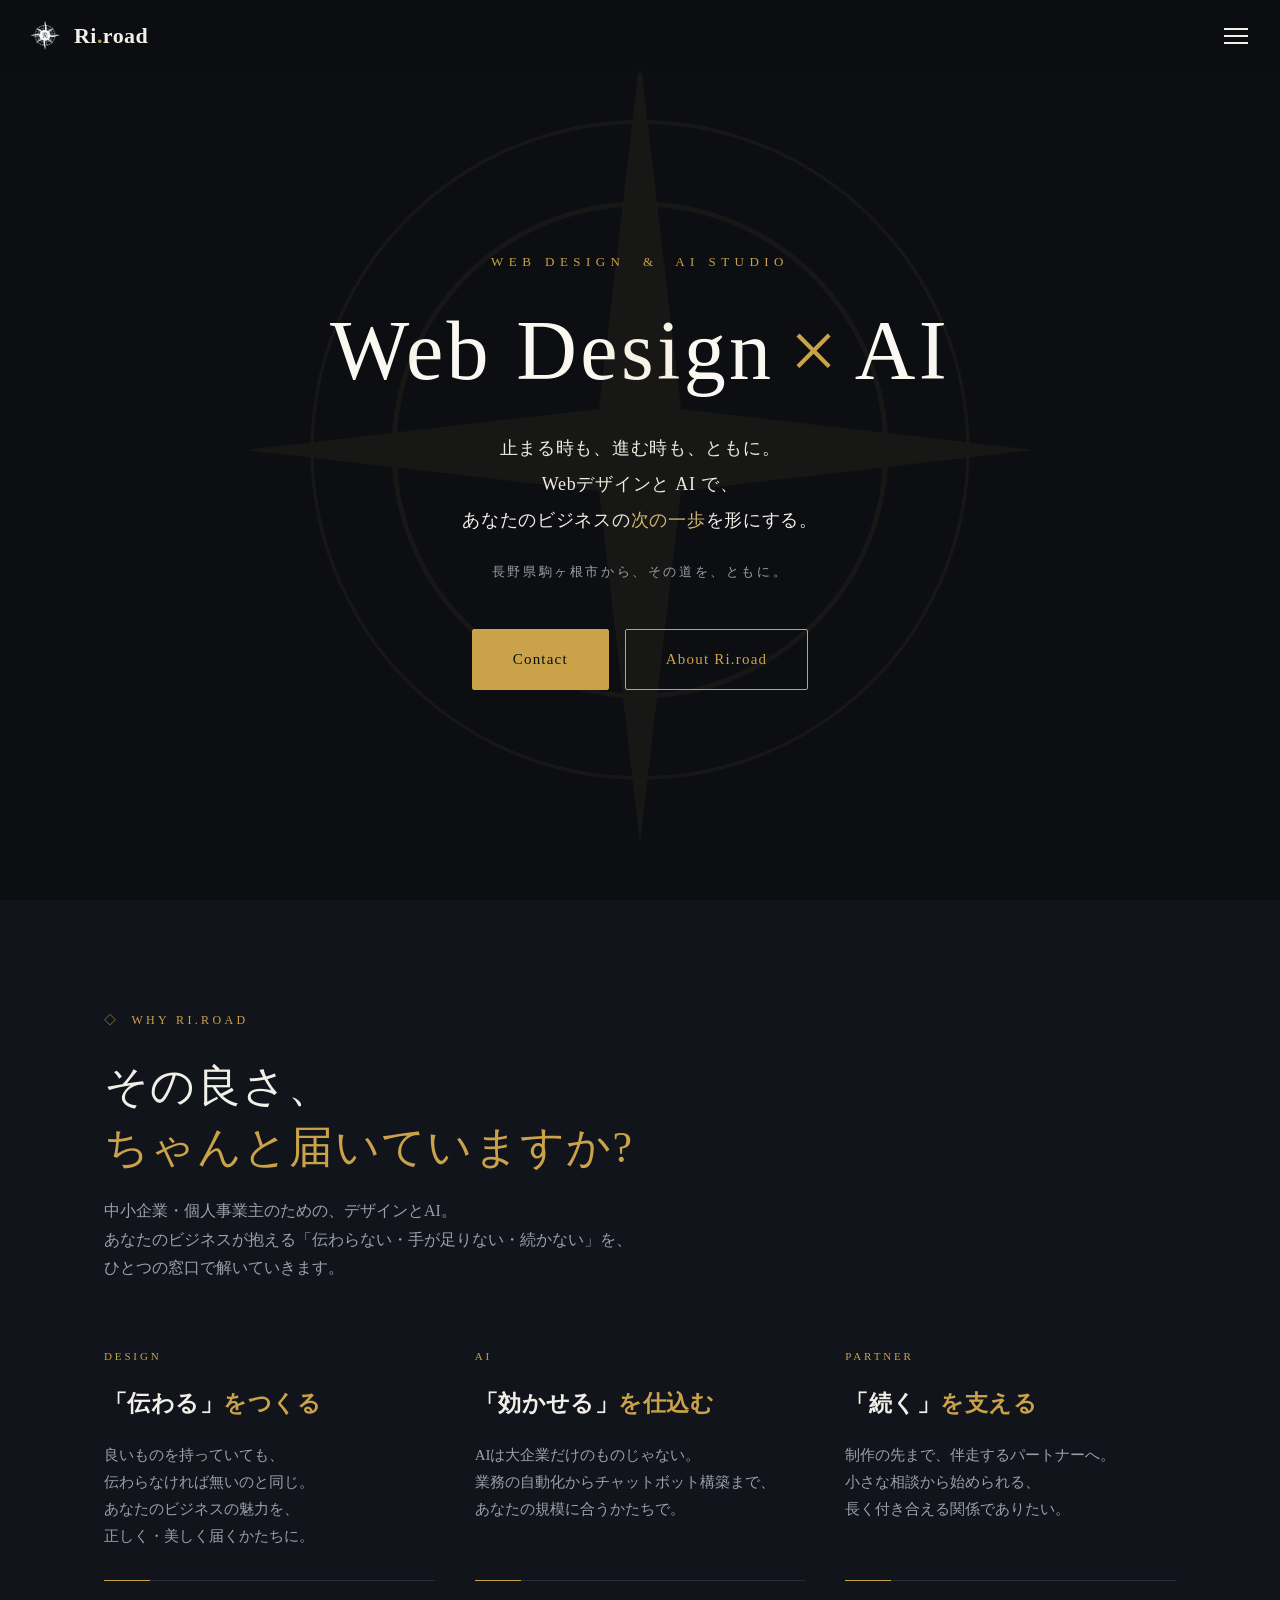
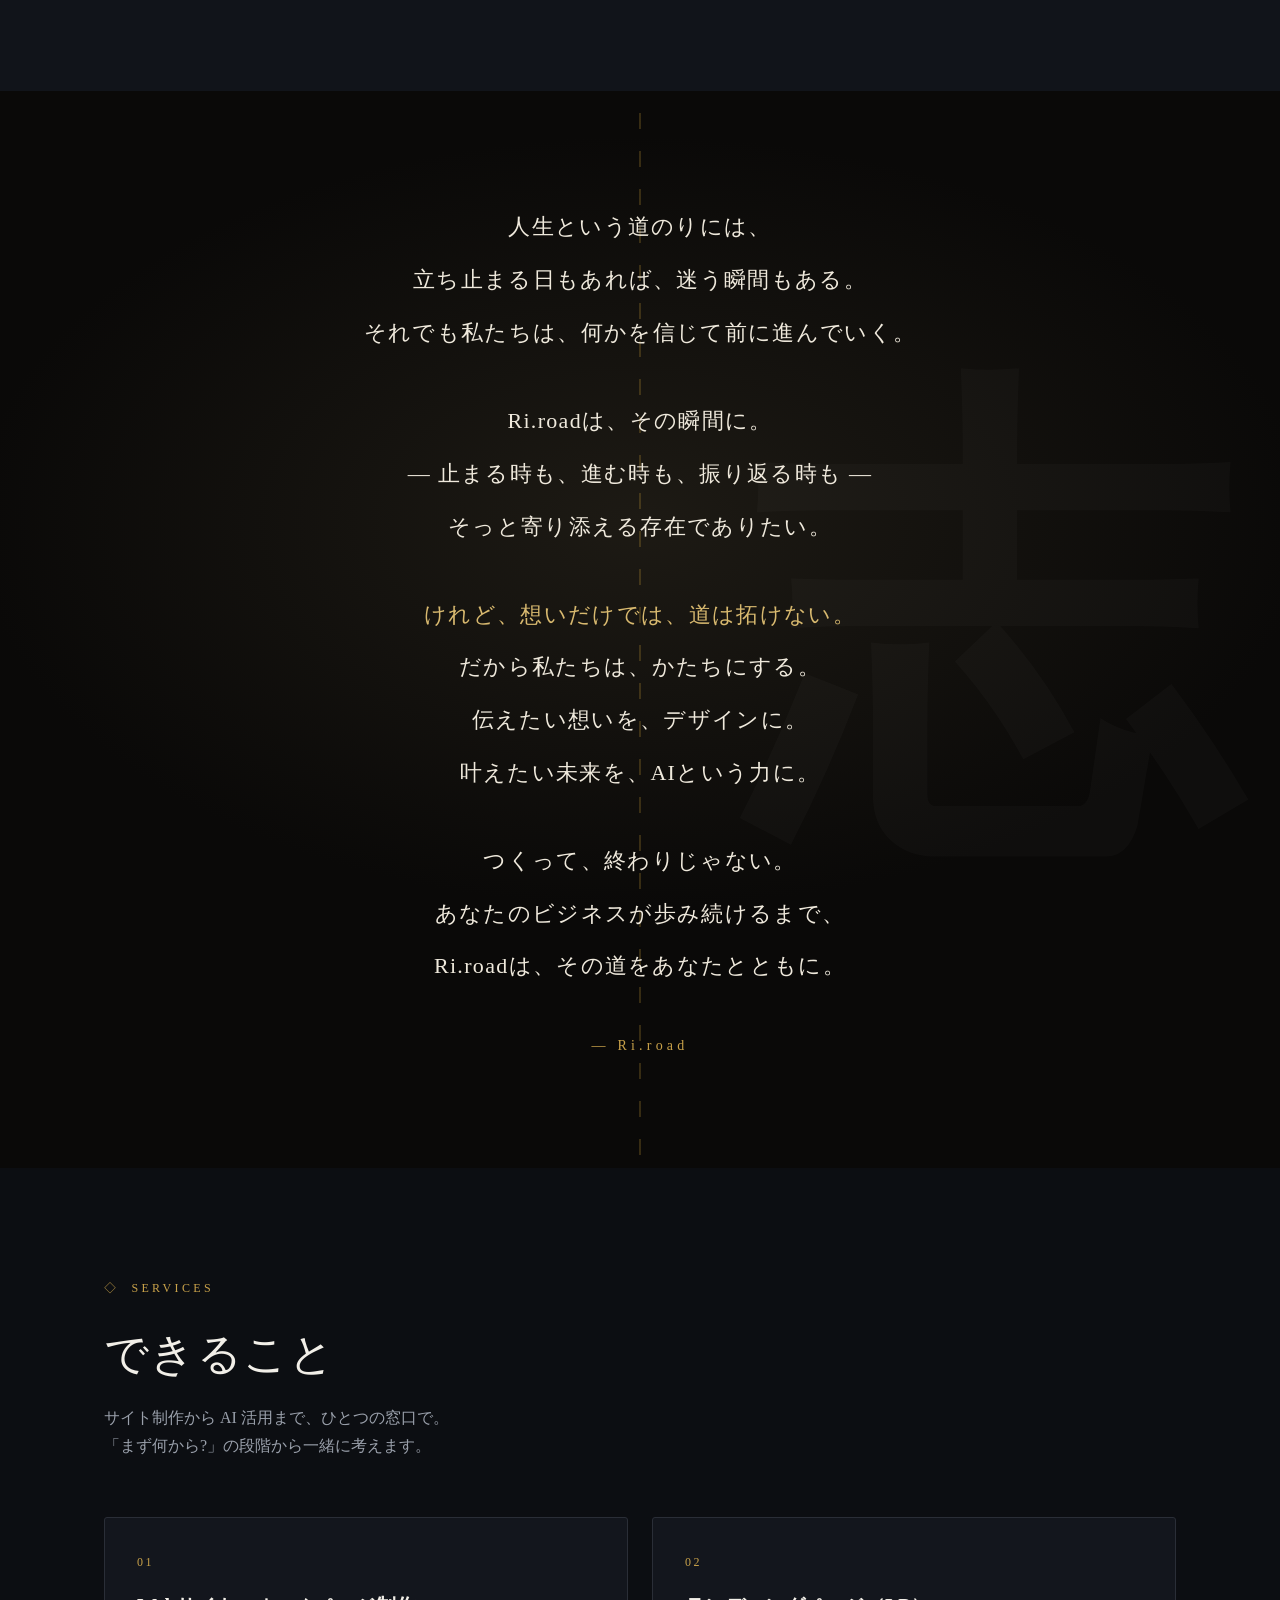
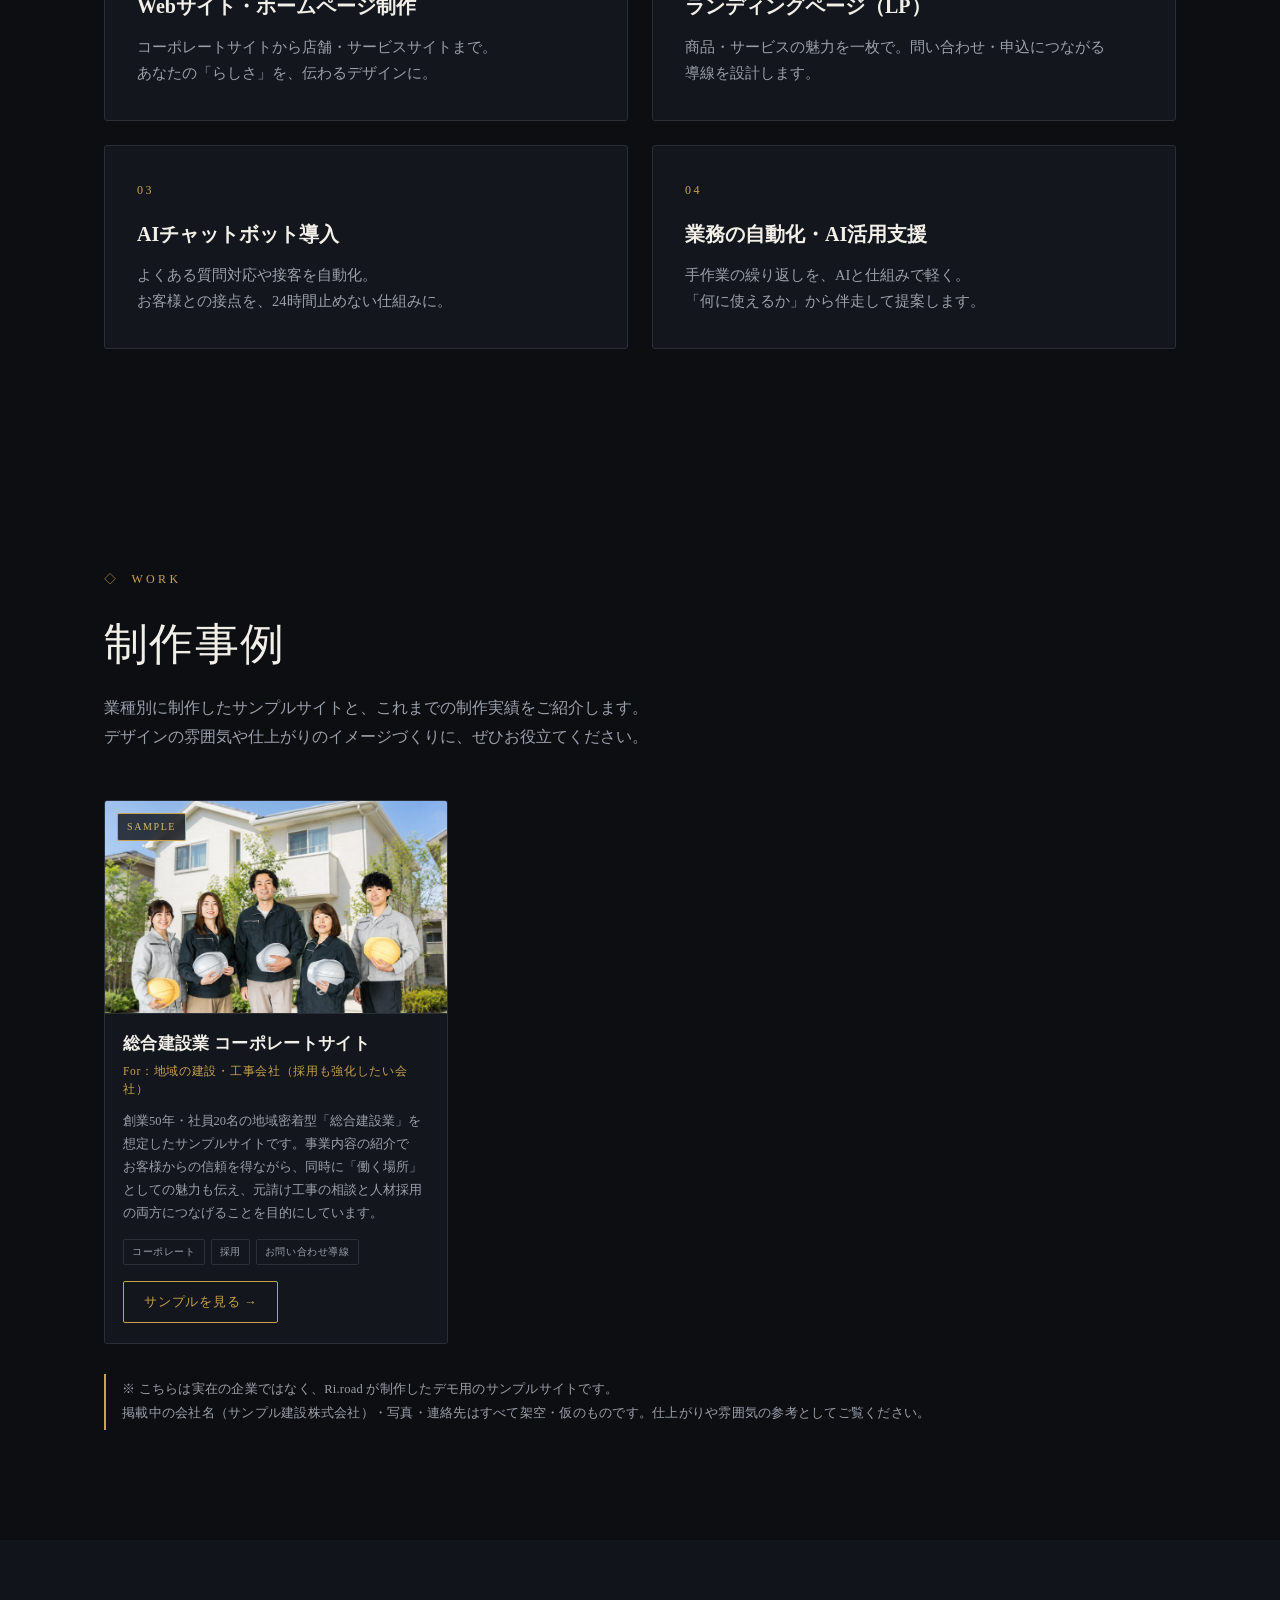
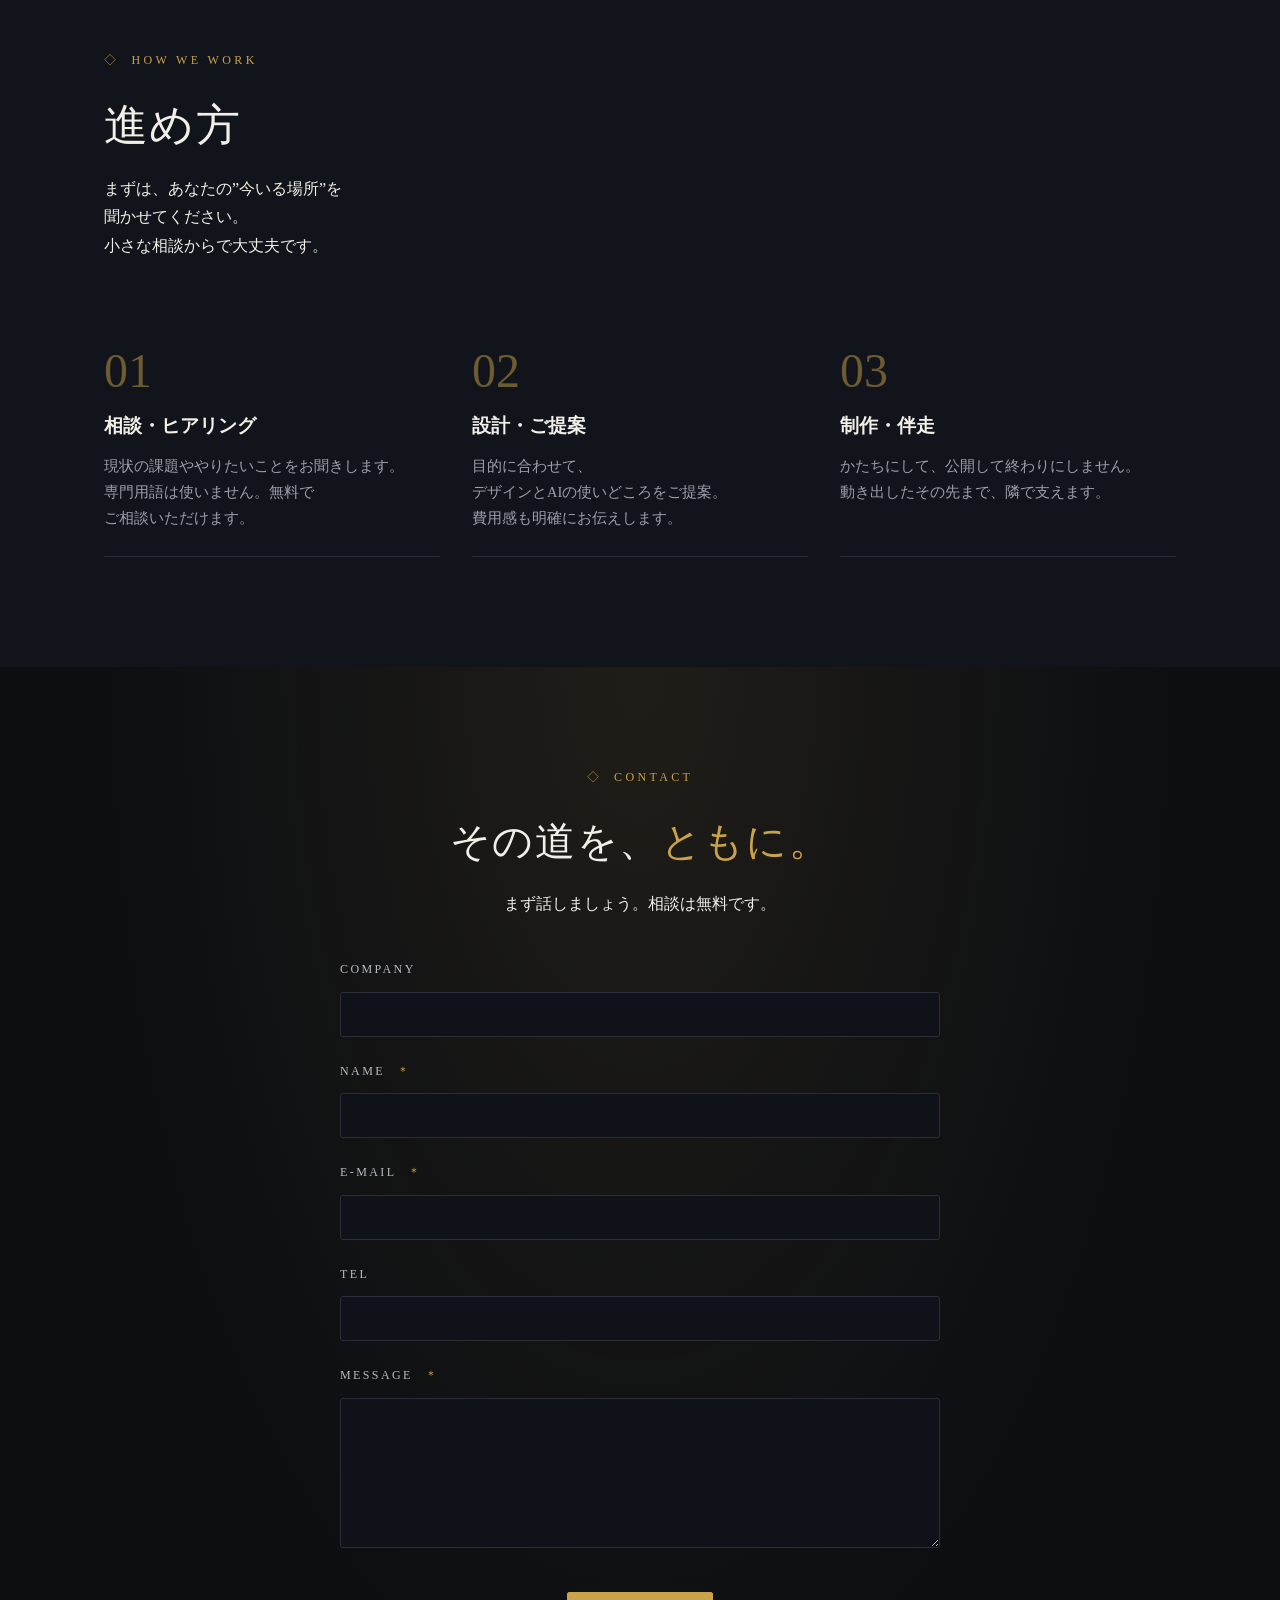
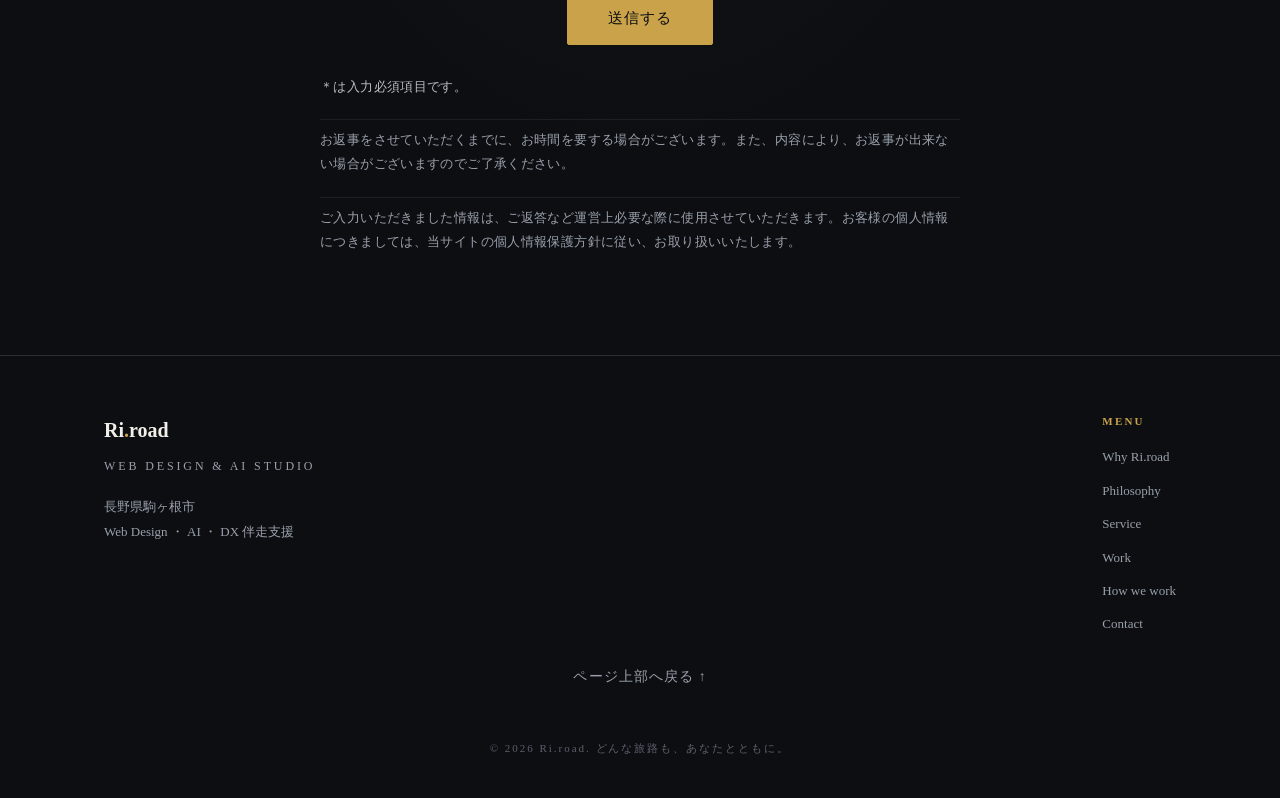
==== commit 0726a6bb: "Add files via upload" ====
--- a/index.html
+++ b/index.html
@@ -20,8 +20,8 @@
 <meta name="author" content="Ri.road">
 <link rel="canonical" href="https://riroad.github.io/ri.road-site/">
 
-<!-- Google Search Console 所有権確認用（Search Consoleで発行された値に置き換えてください） -->
-<!-- <meta name="google-site-verification" content="ここに確認コードを貼る"> -->
+<!-- Google Search Console 所有権確認用 -->
+<meta name="google-site-verification" content="Df7F2K-NJYINQNKll5QUkavSYaNtSBgGGb0i4agmZbc" />
 
 <!-- ===== OGP（SNSシェア時の表示） ===== -->
 <meta property="og:type" content="website">
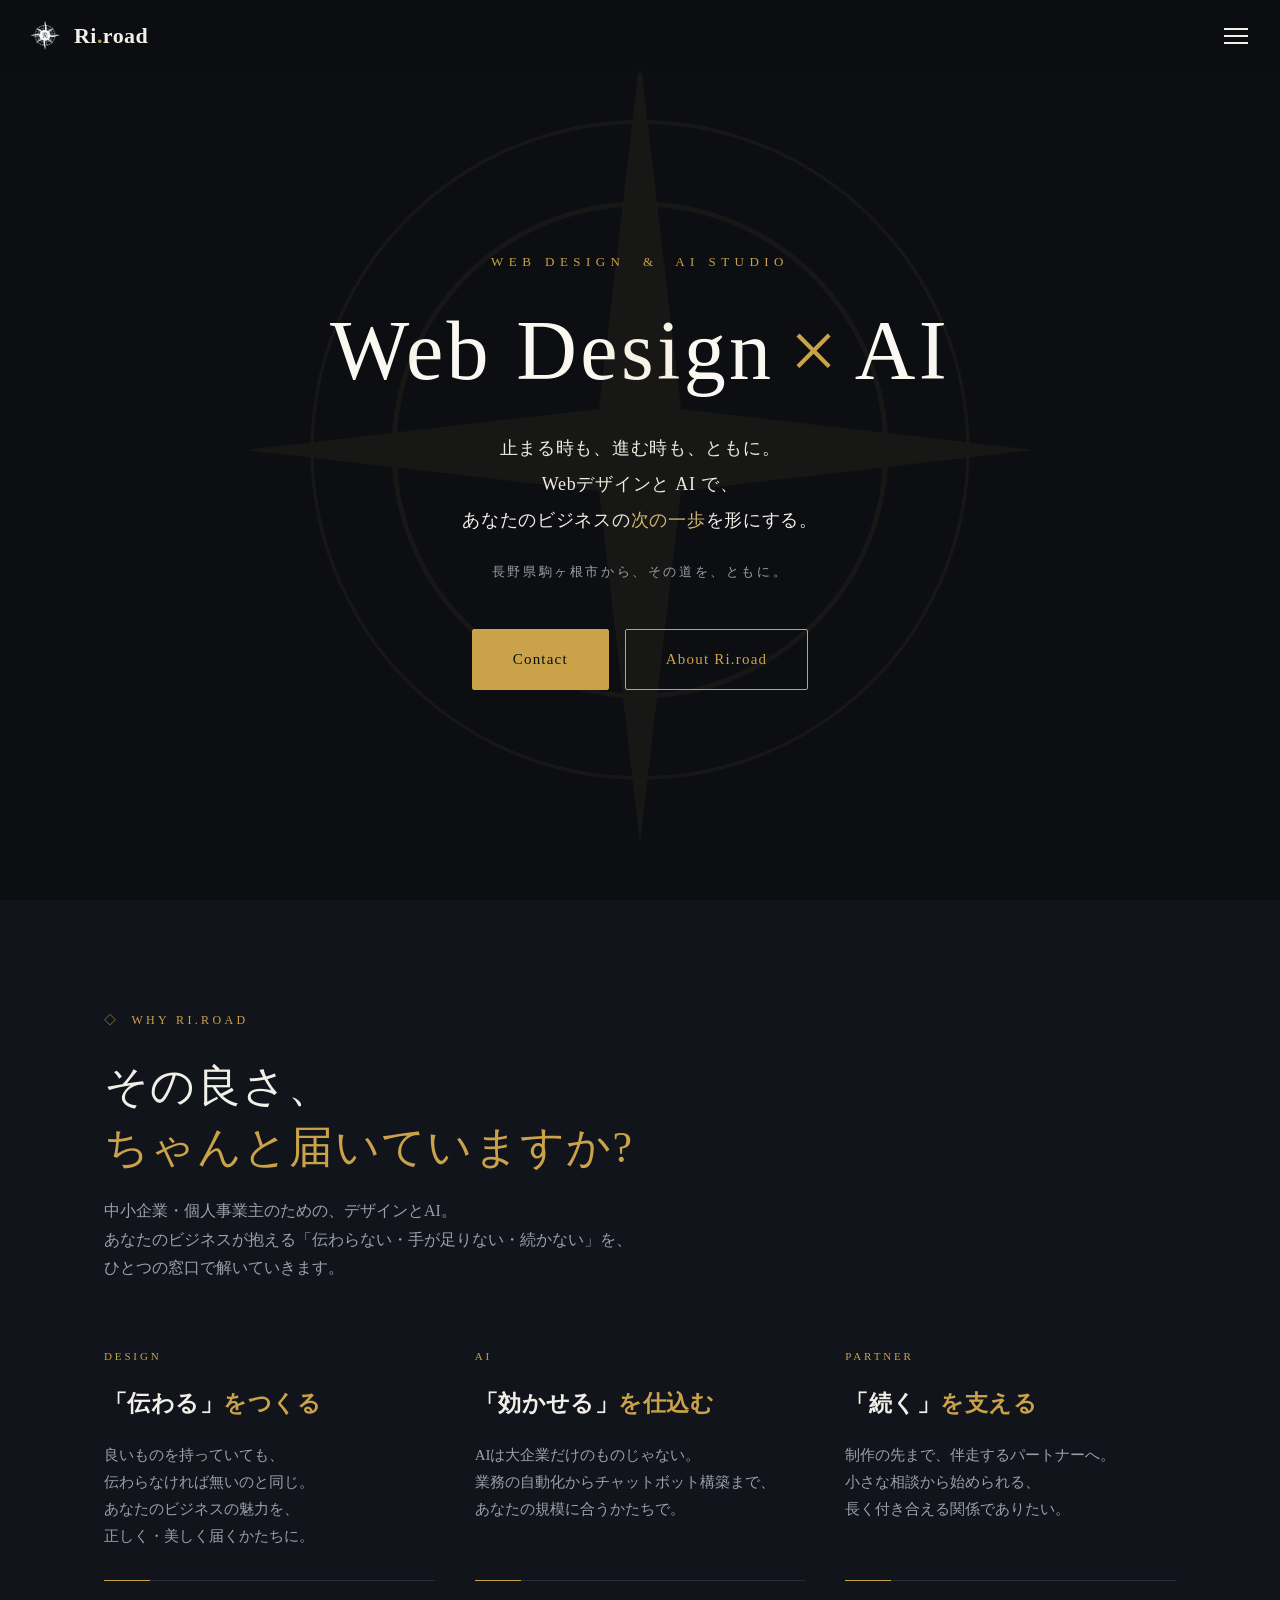
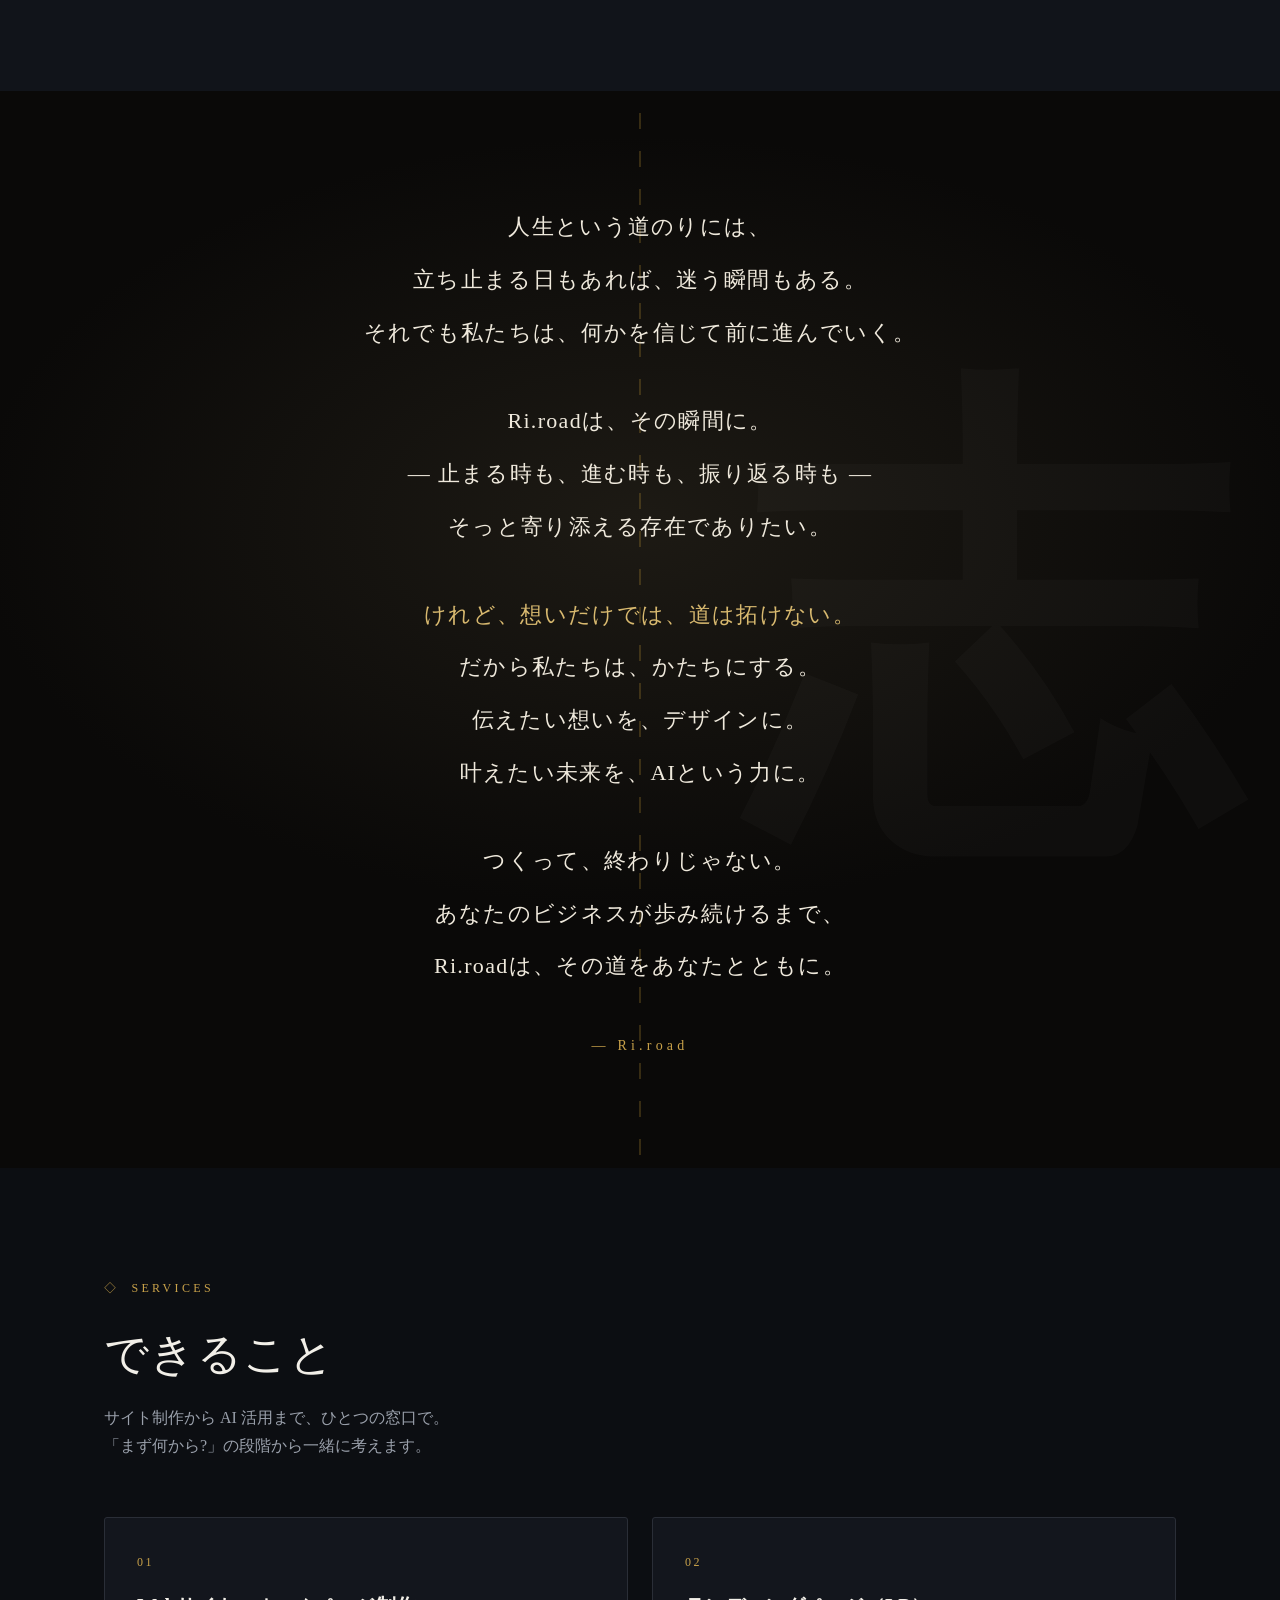
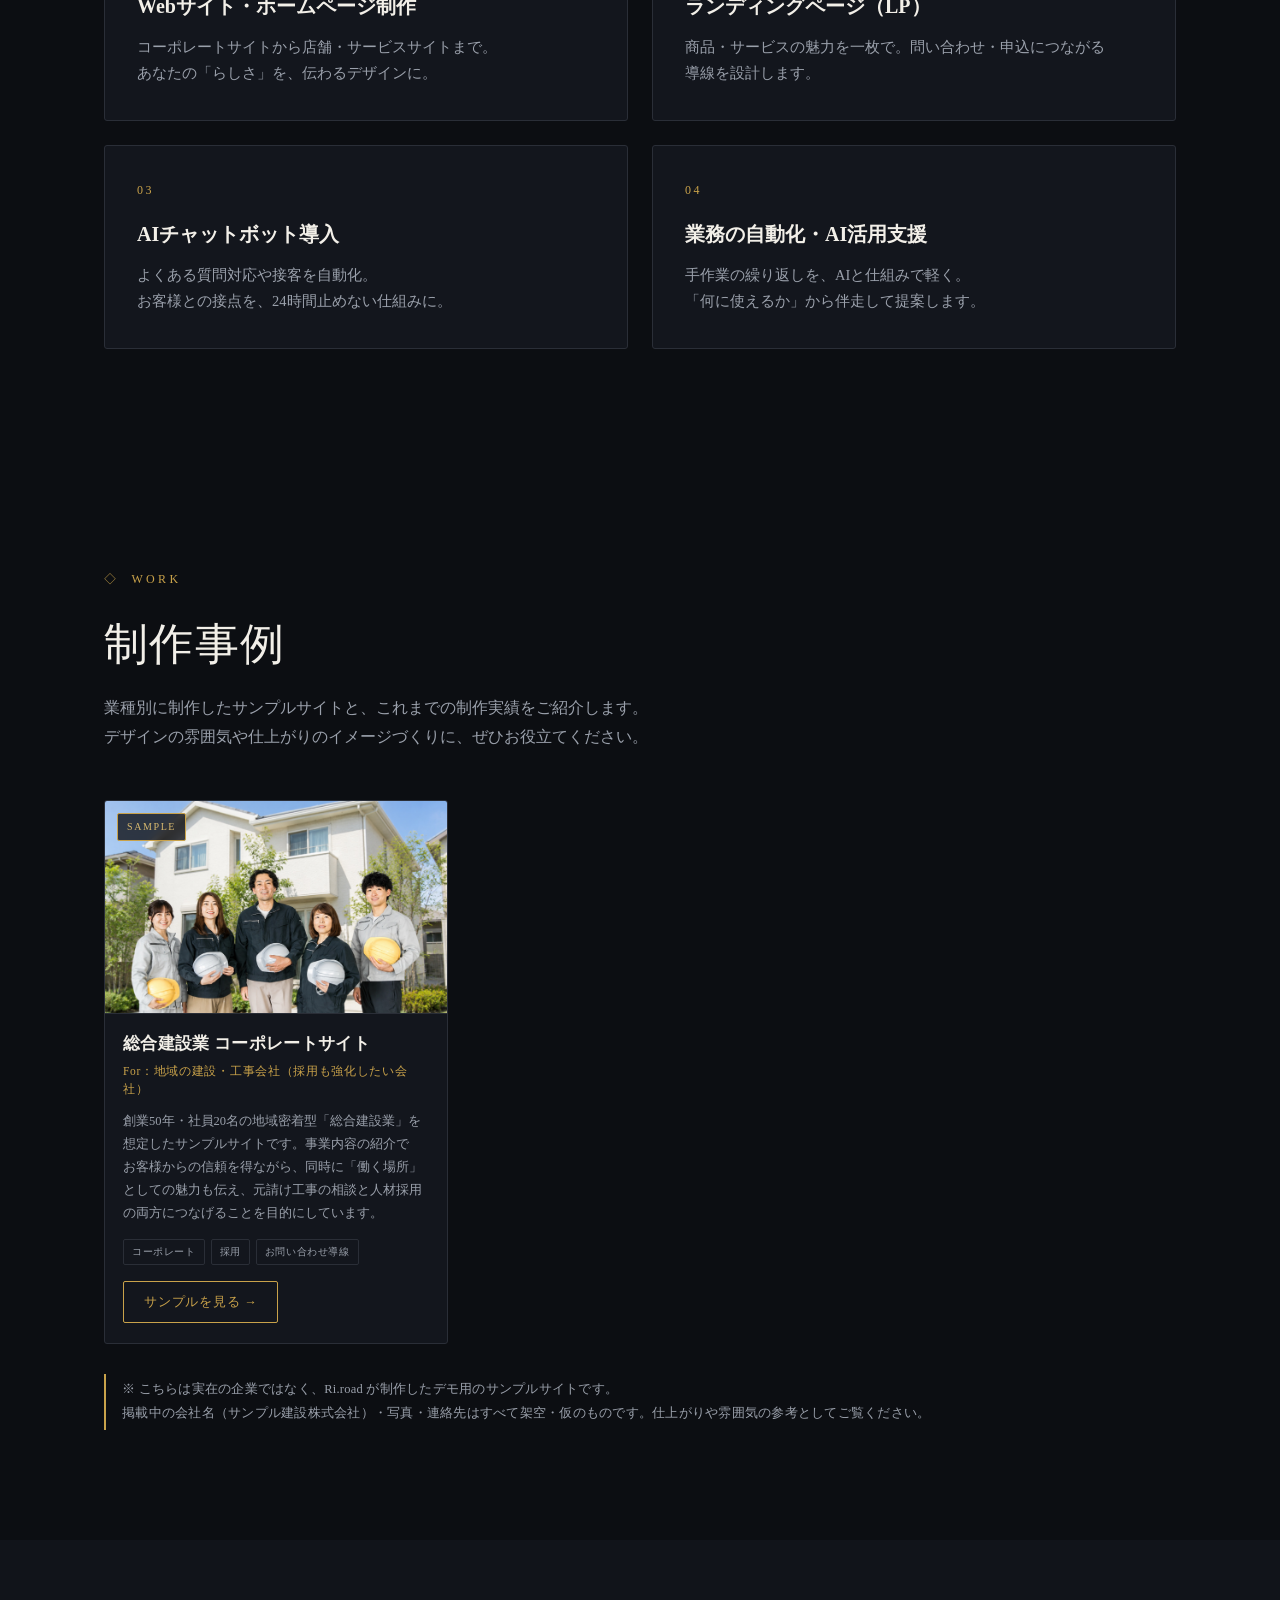
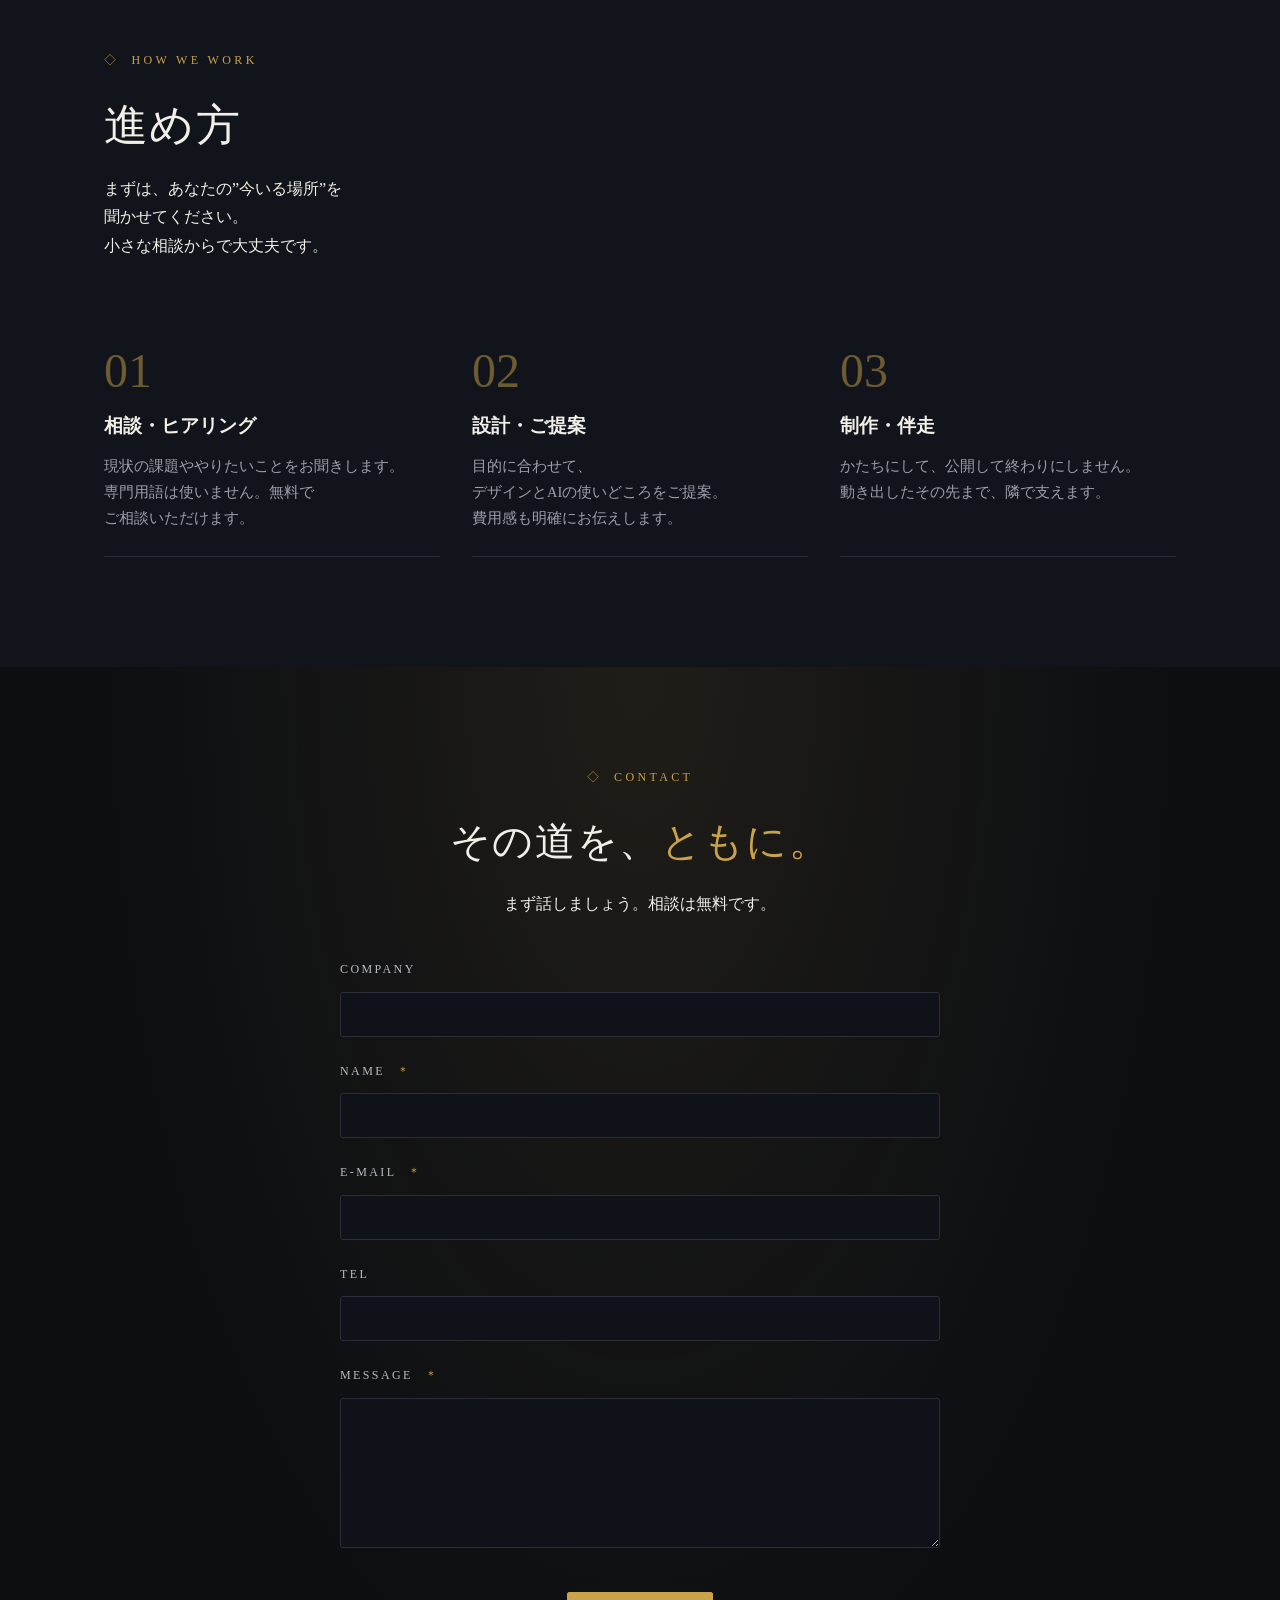
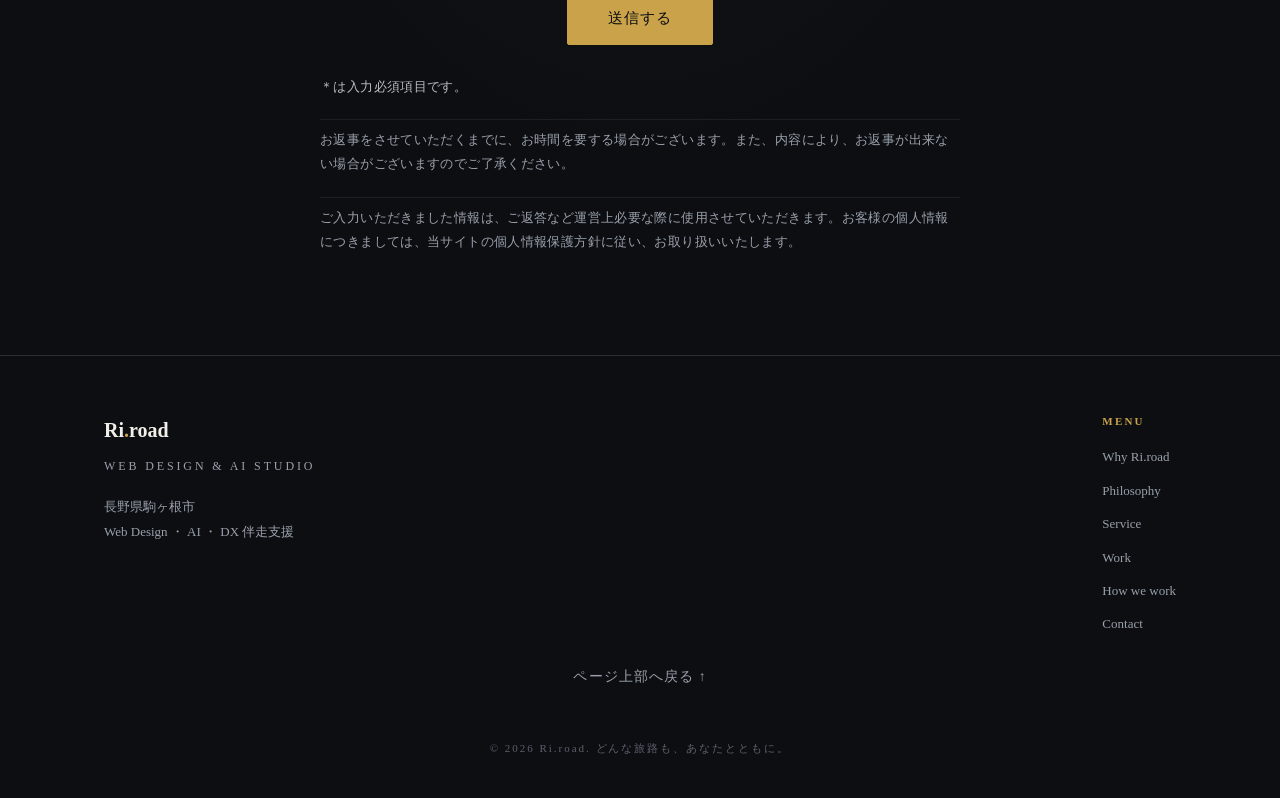
==== commit e271fb0d: "SEO: タイトル・メタ・OGP・JSON-LDを駒ヶ根市/長野県対応に更新" ====
--- a/index.html
+++ b/index.html
@@ -11,11 +11,10 @@
   </script>
   <meta charset="UTF-8">
 <meta name="viewport" content="width=device-width, initial-scale=1.0">
-<title>Ri.road（リロード）｜中小企業・個人事業主のためのWebデザイン×AIスタジオ</title>
-
+<title>駒ヶ根市のホームページ制作・Webデザイン｜Ri.road（AI業務改善・DX支援）</title>
 <!-- ===== SEO / メタ情報 ===== -->
-<meta name="description" content="Ri.road（リロード）は、中小企業・個人事業主のためのWebデザイン×AIスタジオです。「伝わる・効かせる・続く」を軸に、地域のビジネスに寄り添ったホームページ制作とAI活用をご提供します。">
-<meta name="keywords" content="Webデザイン,ホームページ制作,AI活用,中小企業,個人事業主,採用サイト,建設会社,地域,Ri.road,リロード">
+<meta name="description" content="長野県駒ヶ根市のWebデザイン×AIスタジオ Ri.road（リロード）。中小企業・個人事業主のホームページ制作、LP制作、AIチャットボット導入、業務の自動化・DX支援まで一つの窓口で。駒ヶ根市を拠点に長野県全域対応。無料相談受付中。">
+  <meta name="keywords" content="駒ヶ根市 Webデザイン,駒ヶ根 ホームページ制作,駒ヶ根 AI 業務改善,長野県 Webデザイン,長野県 ホームページ制作,上伊那 ホームページ制作,AI活用,DX支援,中小企業,個人事業主,Ri.road,リロード">
 <meta name="robots" content="index, follow">
 <meta name="author" content="Ri.road">
 <link rel="canonical" href="https://riroad.github.io/ri.road-site/">
@@ -26,14 +25,14 @@
 <!-- ===== OGP（SNSシェア時の表示） ===== -->
 <meta property="og:type" content="website">
 <meta property="og:site_name" content="Ri.road">
-<meta property="og:title" content="Ri.road（リロード）｜Webデザイン×AIスタジオ">
-<meta property="og:description" content="中小企業・個人事業主のための、デザインとAI。「伝わる・効かせる・続く」ホームページ制作をご提供します。">
+<meta property="og:title" content="駒ヶ根市のホームページ制作・Webデザイン｜Ri.road">
+<meta property="og:description" content="長野県駒ヶ根市のWebデザイン×AIスタジオ。ホームページ制作・LP・AIチャットボット・業務自動化まで、ひとつの窓口で。">
 <meta property="og:url" content="https://riroad.github.io/ri.road-site/">
 <meta property="og:image" content="https://riroad.github.io/ri.road-site/hero-logo.png">
 <meta property="og:locale" content="ja_JP">
 <meta name="twitter:card" content="summary_large_image">
-<meta name="twitter:title" content="Ri.road（リロード）｜Webデザイン×AIスタジオ">
-<meta name="twitter:description" content="中小企業・個人事業主のための、デザインとAI。「伝わる・効かせる・続く」ホームページ制作をご提供します。">
+<meta name="twitter:title" content="駒ヶ根市のホームページ制作・Webデザイン｜Ri.road">
+<meta name="twitter:description" content="長野県駒ヶ根市のWebデザイン×AIスタジオ。ホームページ制作・LP・AIチャットボット・業務自動化まで、ひとつの窓口で。">
 <meta name="twitter:image" content="https://riroad.github.io/ri.road-site/hero-logo.png">
 
 <!-- ===== 構造化データ（JSON-LD） ===== -->
@@ -43,10 +42,10 @@
   "@type": "ProfessionalService",
   "name": "Ri.road",
   "alternateName": "リロード",
-  "description": "中小企業・個人事業主のためのWebデザイン×AIスタジオ。",
+  "description": "長野県駒ヶ根市を拠点に長野県全域に対応するWebデザイン×AIスタジオ。ホームページ制作・LP制作・AIチャットボット導入・業務自動化・DX支援。",
   "url": "https://riroad.github.io/ri.road-site/",
   "image": "https://riroad.github.io/ri.road-site/hero-logo.png",
-  "areaServed": "JP",
+  "areaServed": "長野県",
   "serviceType": ["Webデザイン", "ホームページ制作", "AI活用支援"]
 }
 </script>
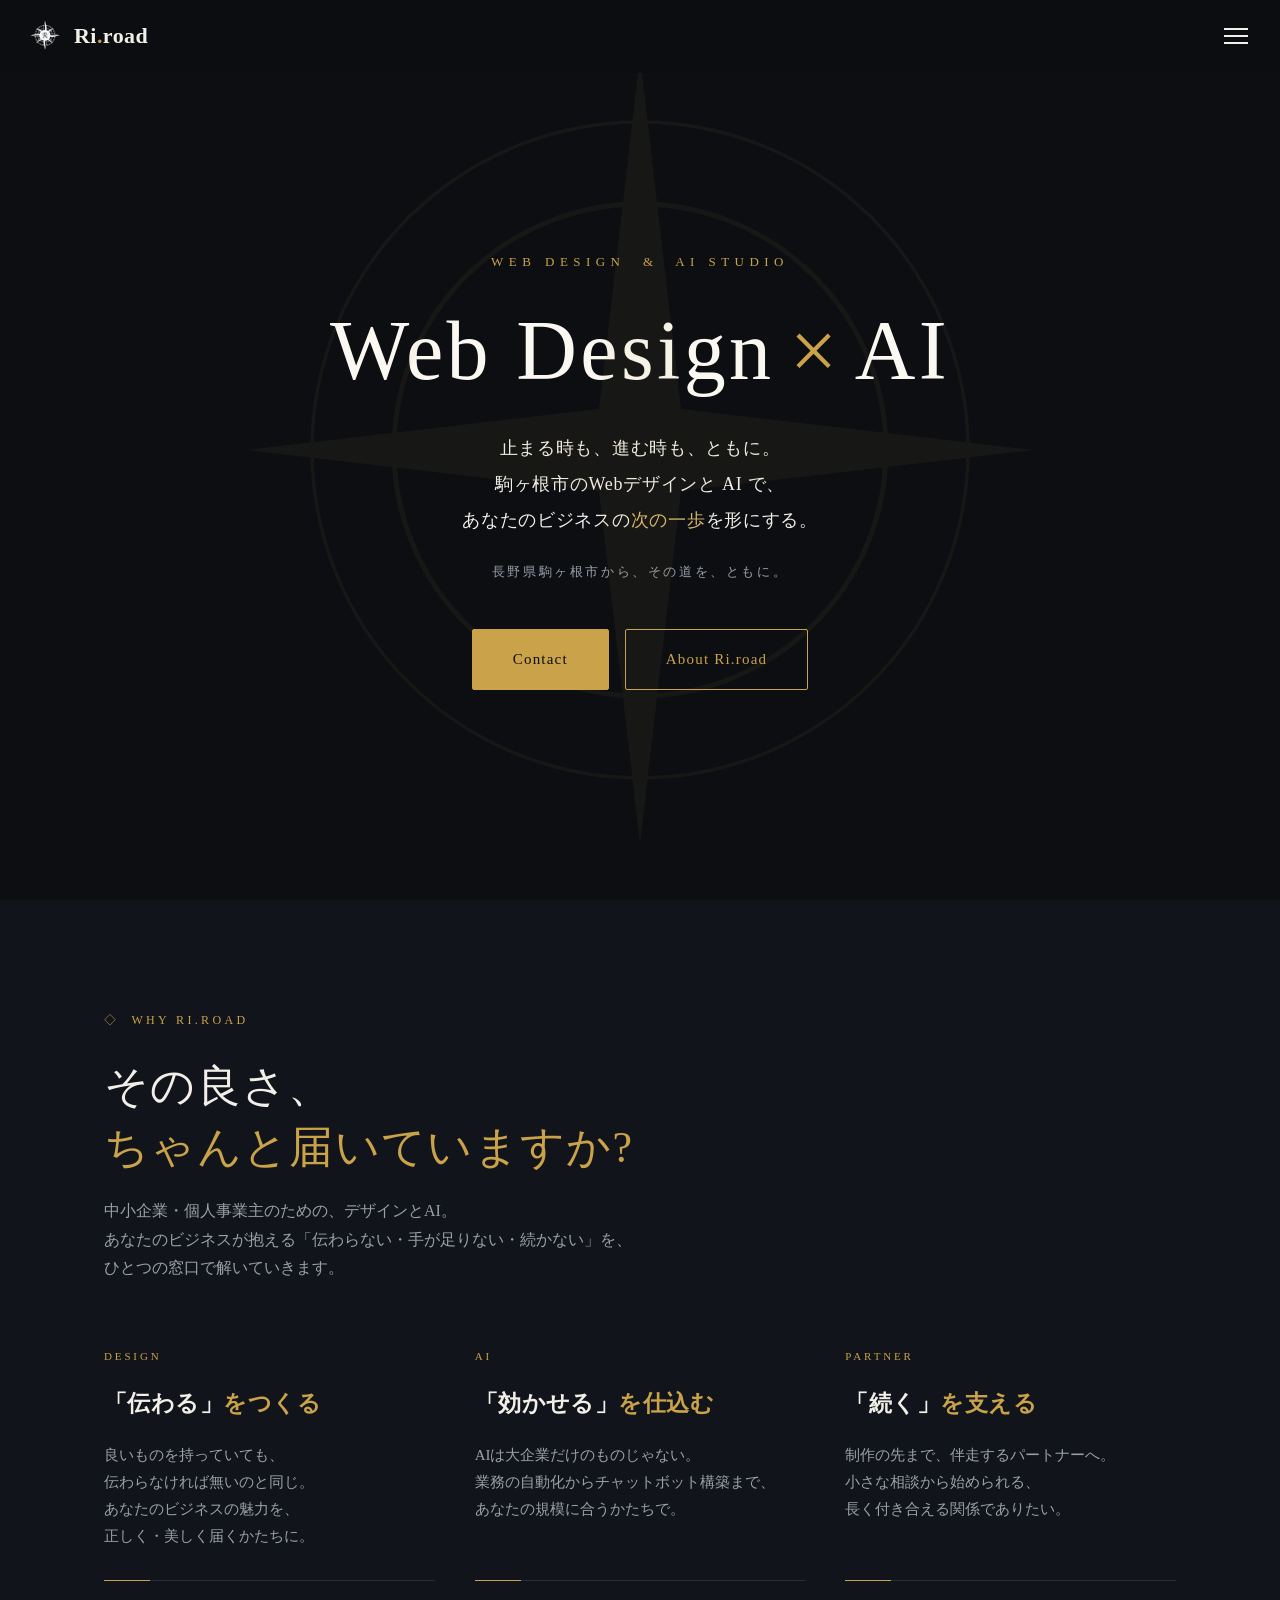
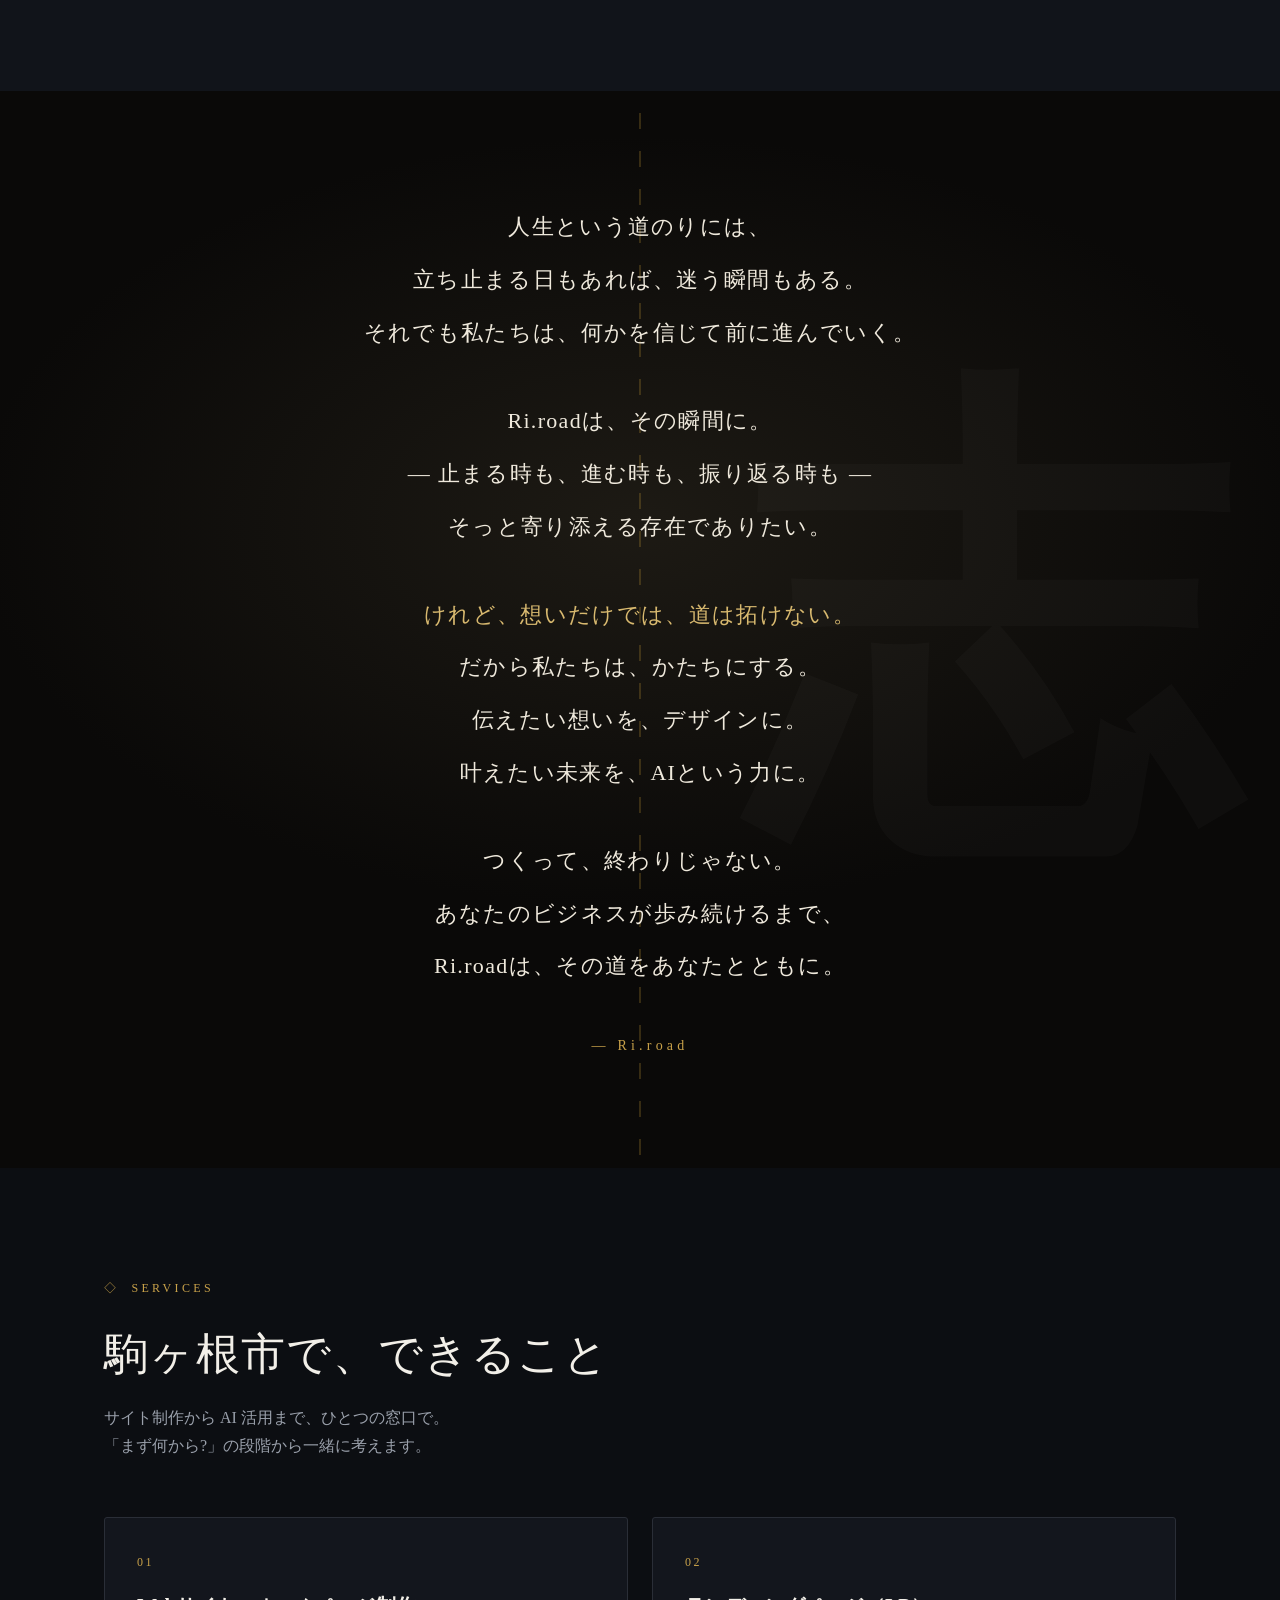
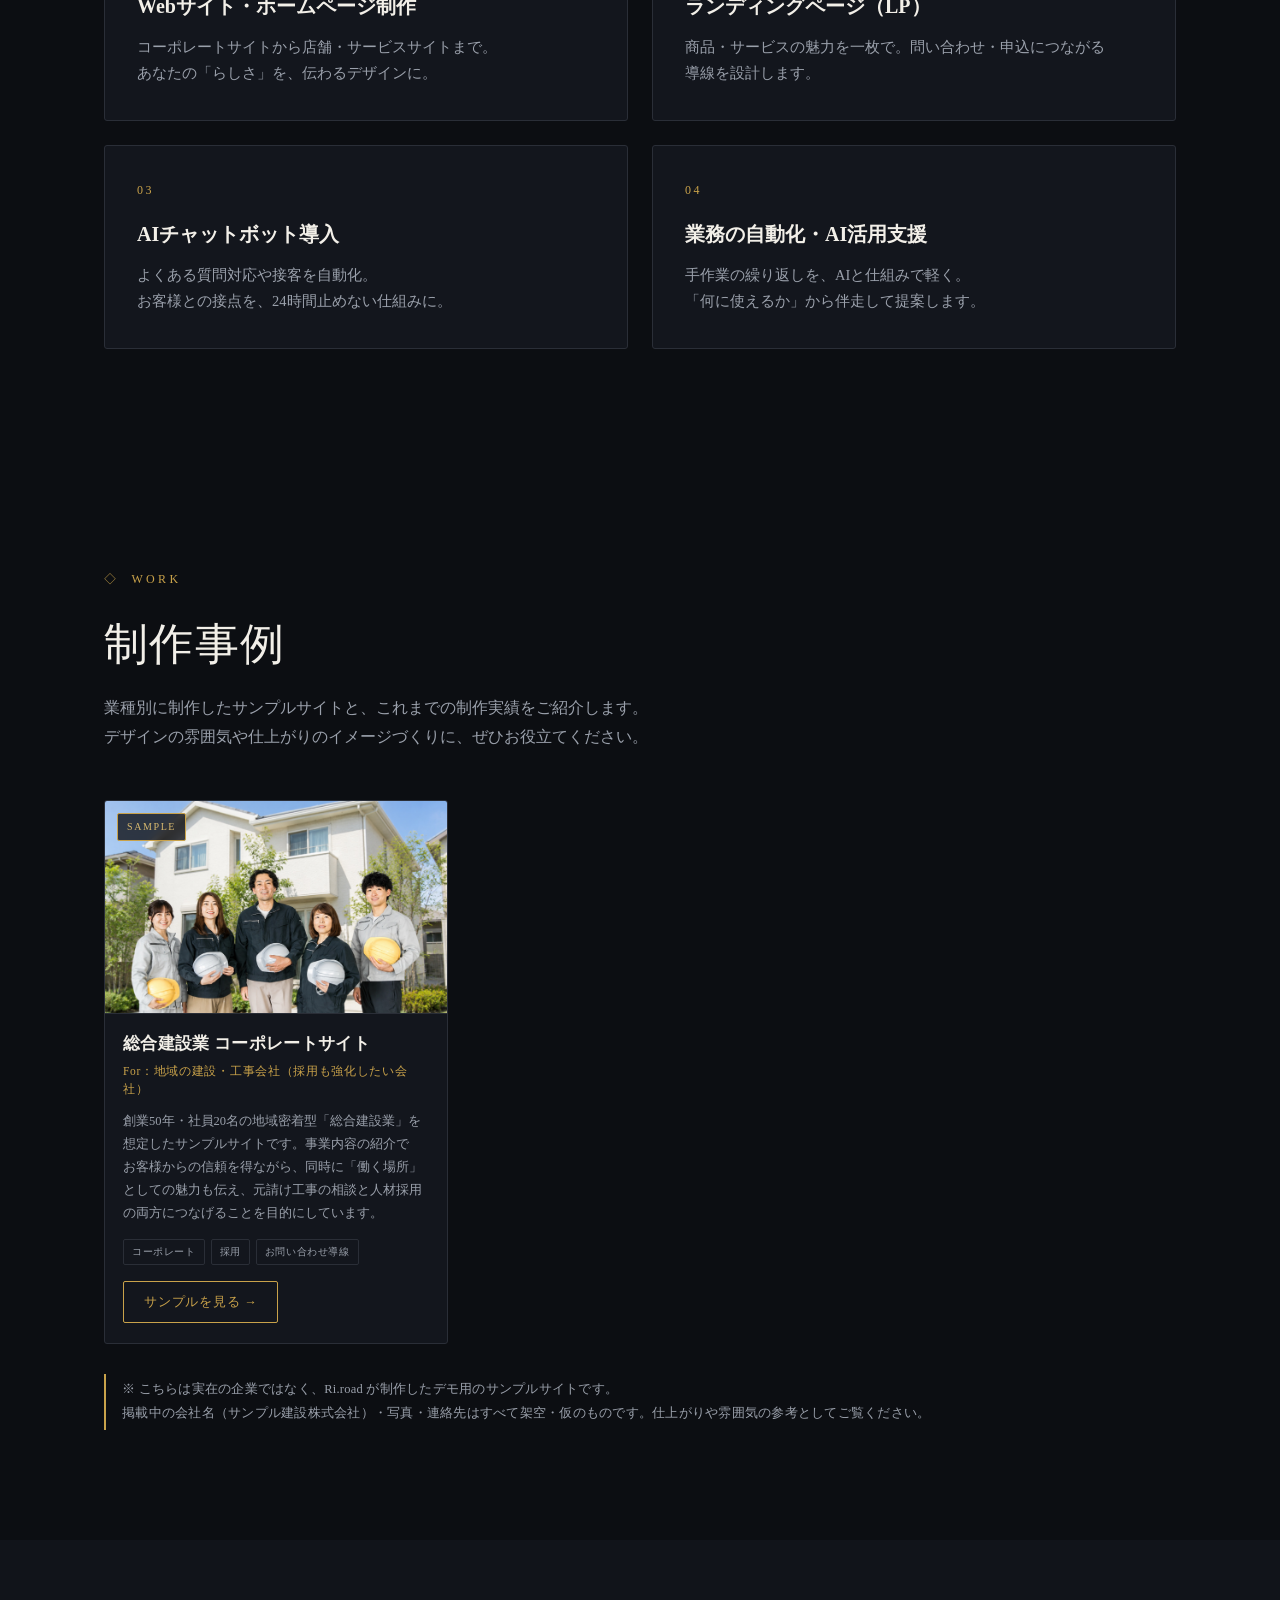
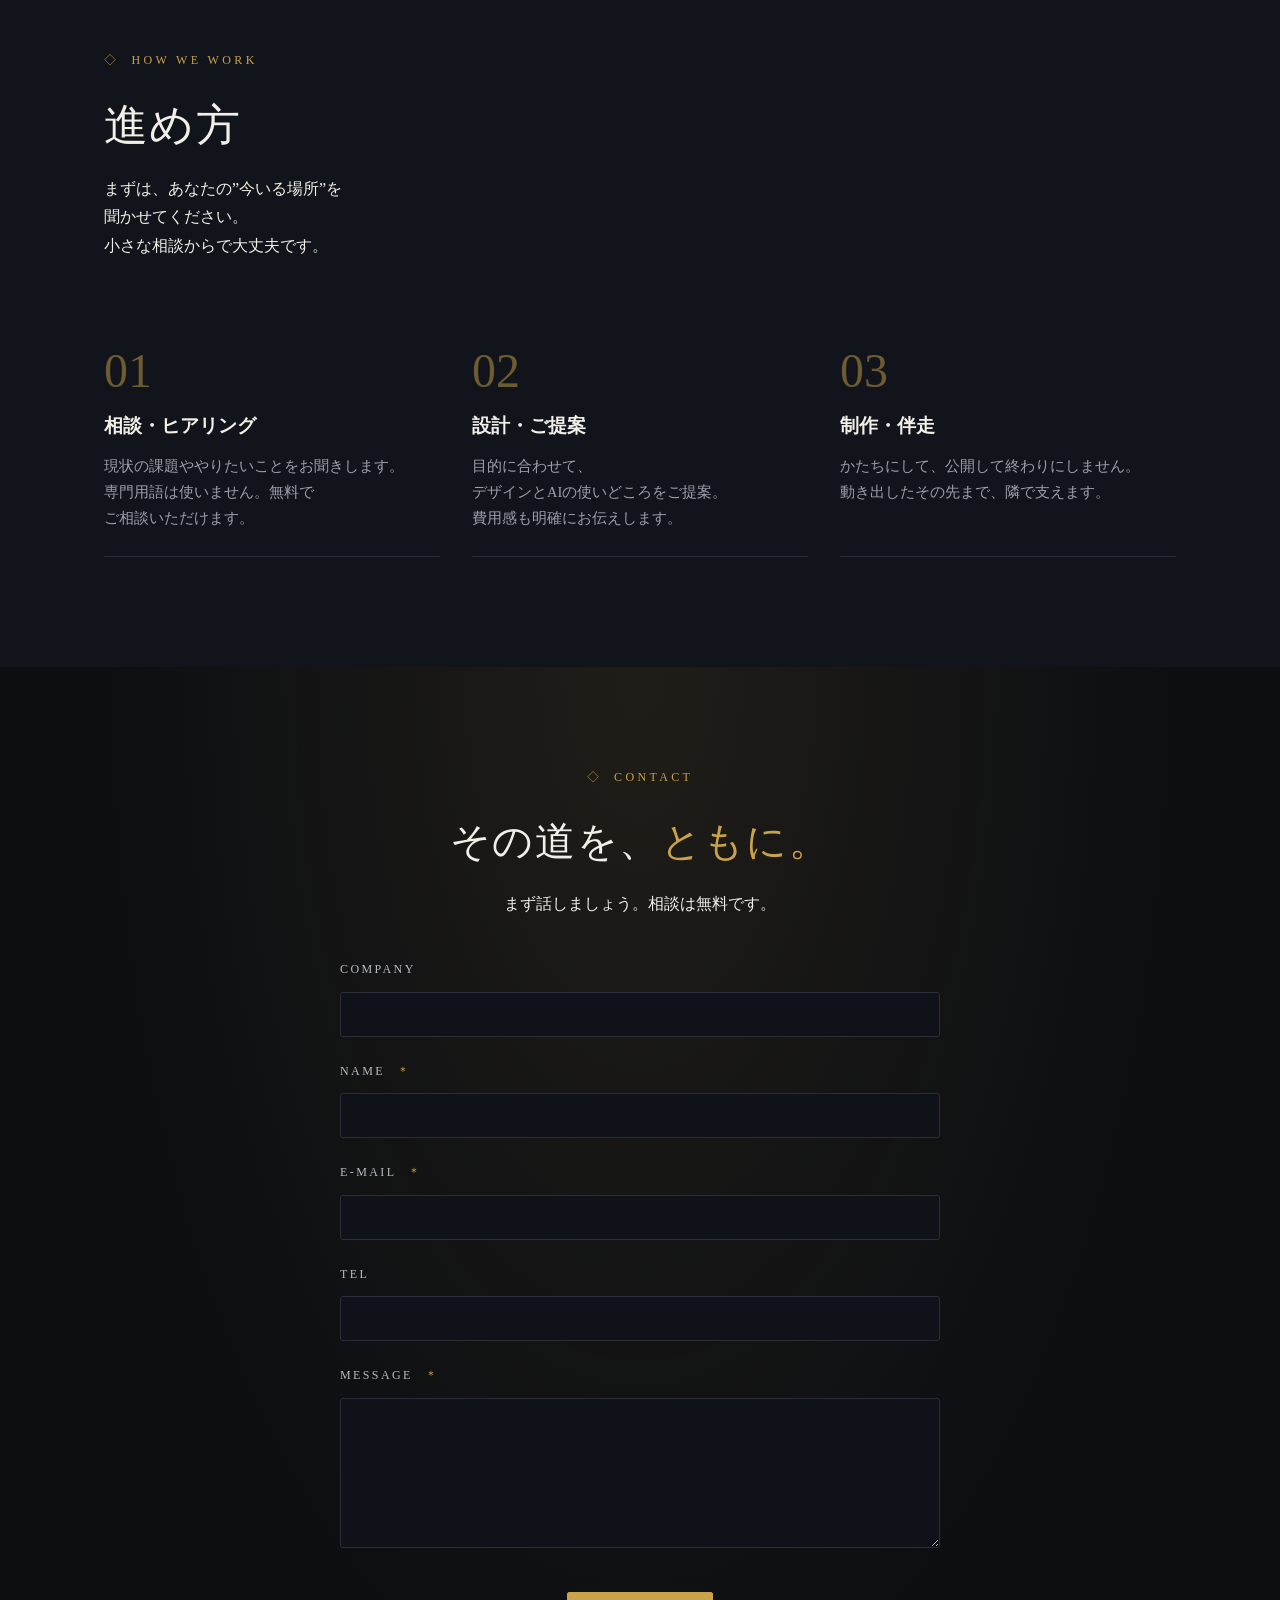
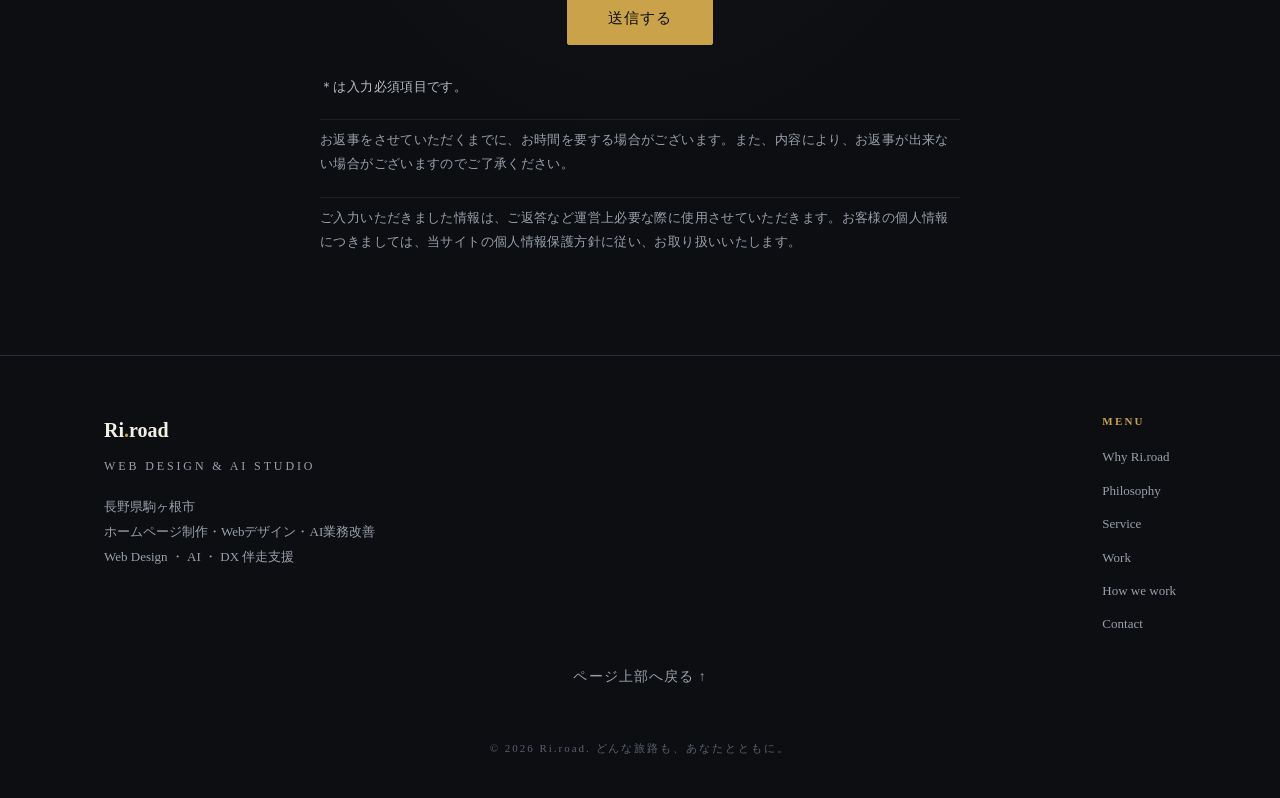
==== commit 58652243: "SEO: 本文（ヒーロー・Service見出し・フッター）に駒ヶ根市を追加" ====
--- a/index.html
+++ b/index.html
@@ -401,7 +401,7 @@
   <div class="eyebrow">Web Design &nbsp;&amp;&nbsp; AI Studio</div>
   <h1 class="serif">Web Design<span class="x">×</span>AI</h1>
   <p class="lead">止まる時も、進む時も、ともに。<br>
-    Webデザインと AI で、<br>あなたのビジネスの<span class="accent">次の一歩</span>を形にする。</p>
+    駒ヶ根市のWebデザインと AI で、<br>あなたのビジネスの<span class="accent">次の一歩</span>を形にする。</p>
   <div class="place">長野県駒ヶ根市から、その道を、ともに。</div>
   <div class="hero-cta">
     <a href="#contact" class="btn-fill">Contact</a>
@@ -469,7 +469,7 @@
   <div class="wrap">
     <div class="reveal">
       <div class="sec-eyebrow">Services</div>
-      <h2 class="sec-title serif">できること</h2>
+      <h2 class="sec-title serif">駒ヶ根市で、できること</h2>
       <p class="sec-desc">サイト制作から AI 活用まで、ひとつの窓口で。<br>「まず何から?」の段階から一緒に考えます。</p>
     </div>
     <div class="grid">
@@ -633,7 +633,7 @@
     <div class="f-brand">
       <div class="name serif">Ri<b>.</b>road</div>
       <div class="desc">WEB DESIGN &amp; AI STUDIO</div>
-      <div class="addr">長野県駒ヶ根市<br>Web Design ・ AI ・ DX 伴走支援</div>
+      <div class="addr">長野県駒ヶ根市<br>ホームページ制作・Webデザイン・AI業務改善<br>Web Design ・ AI ・ DX 伴走支援</div>
     </div>
     <div class="f-links">
       <div class="col">
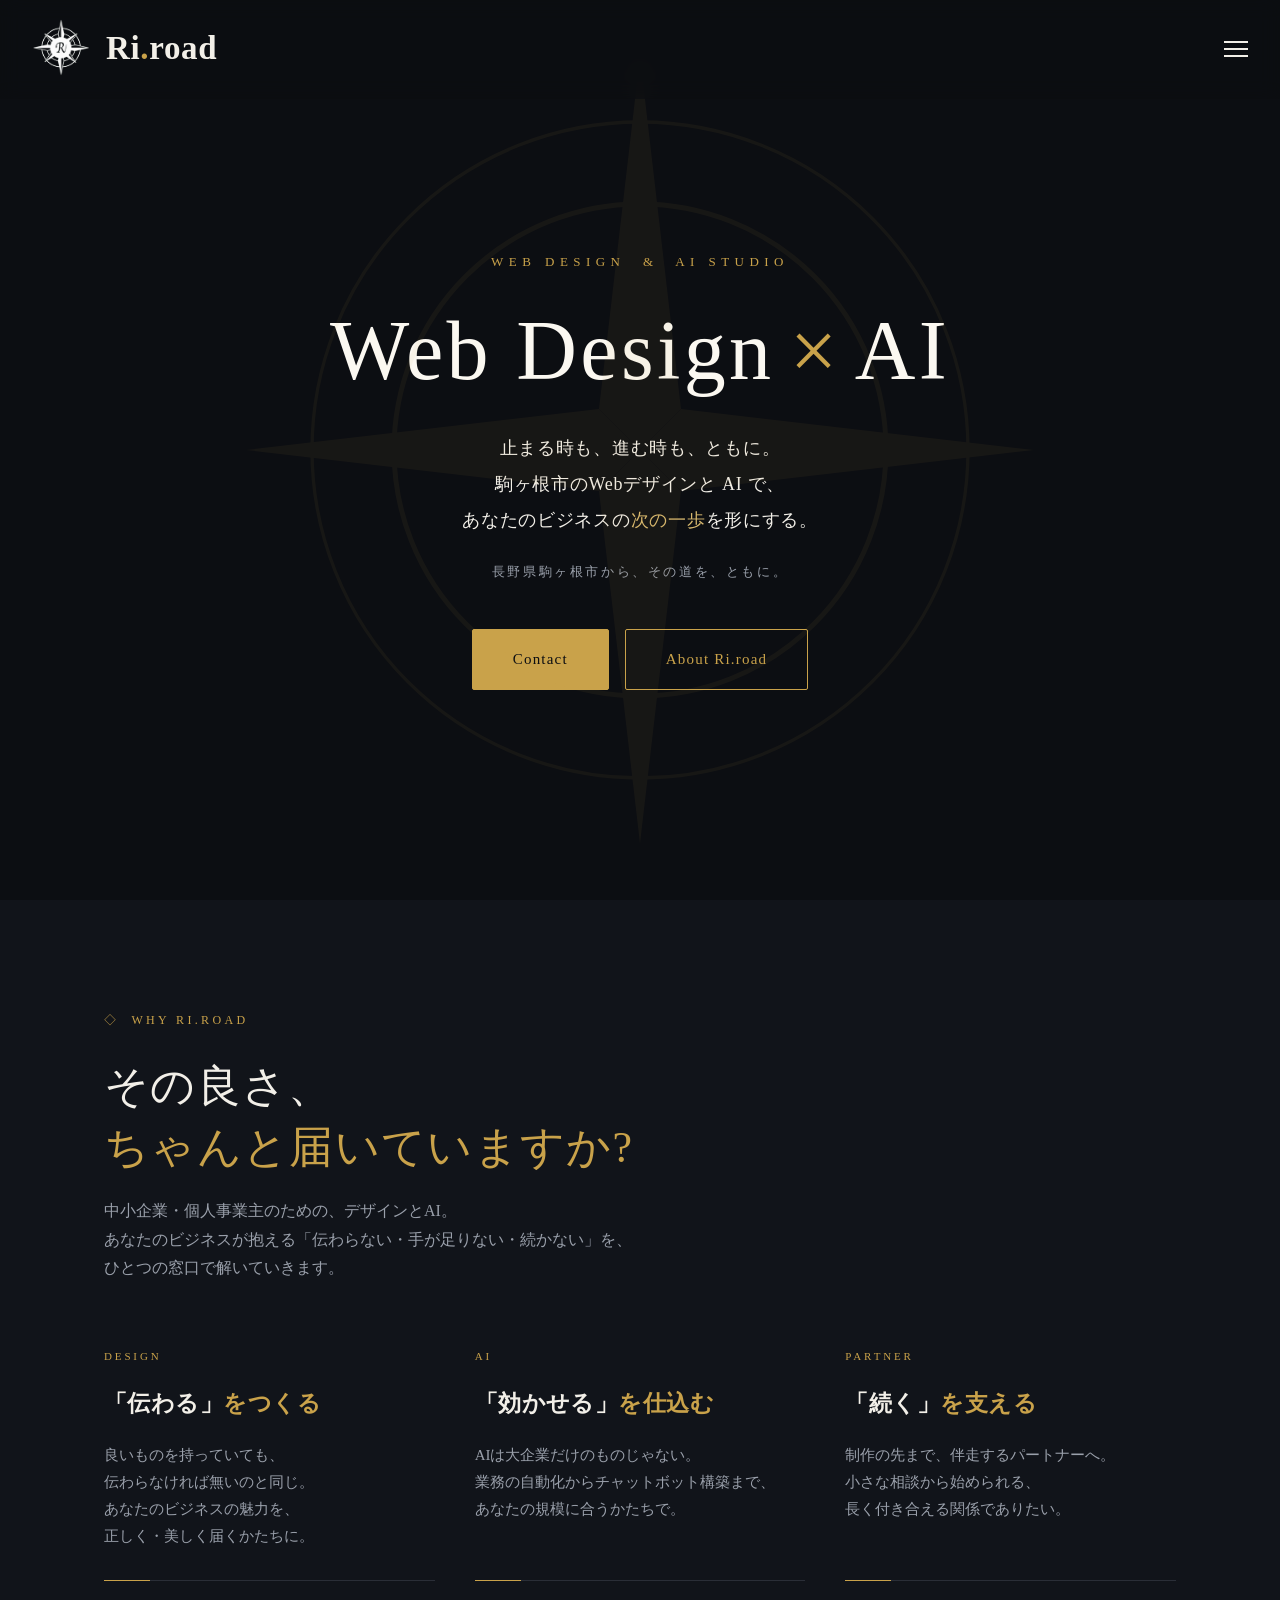
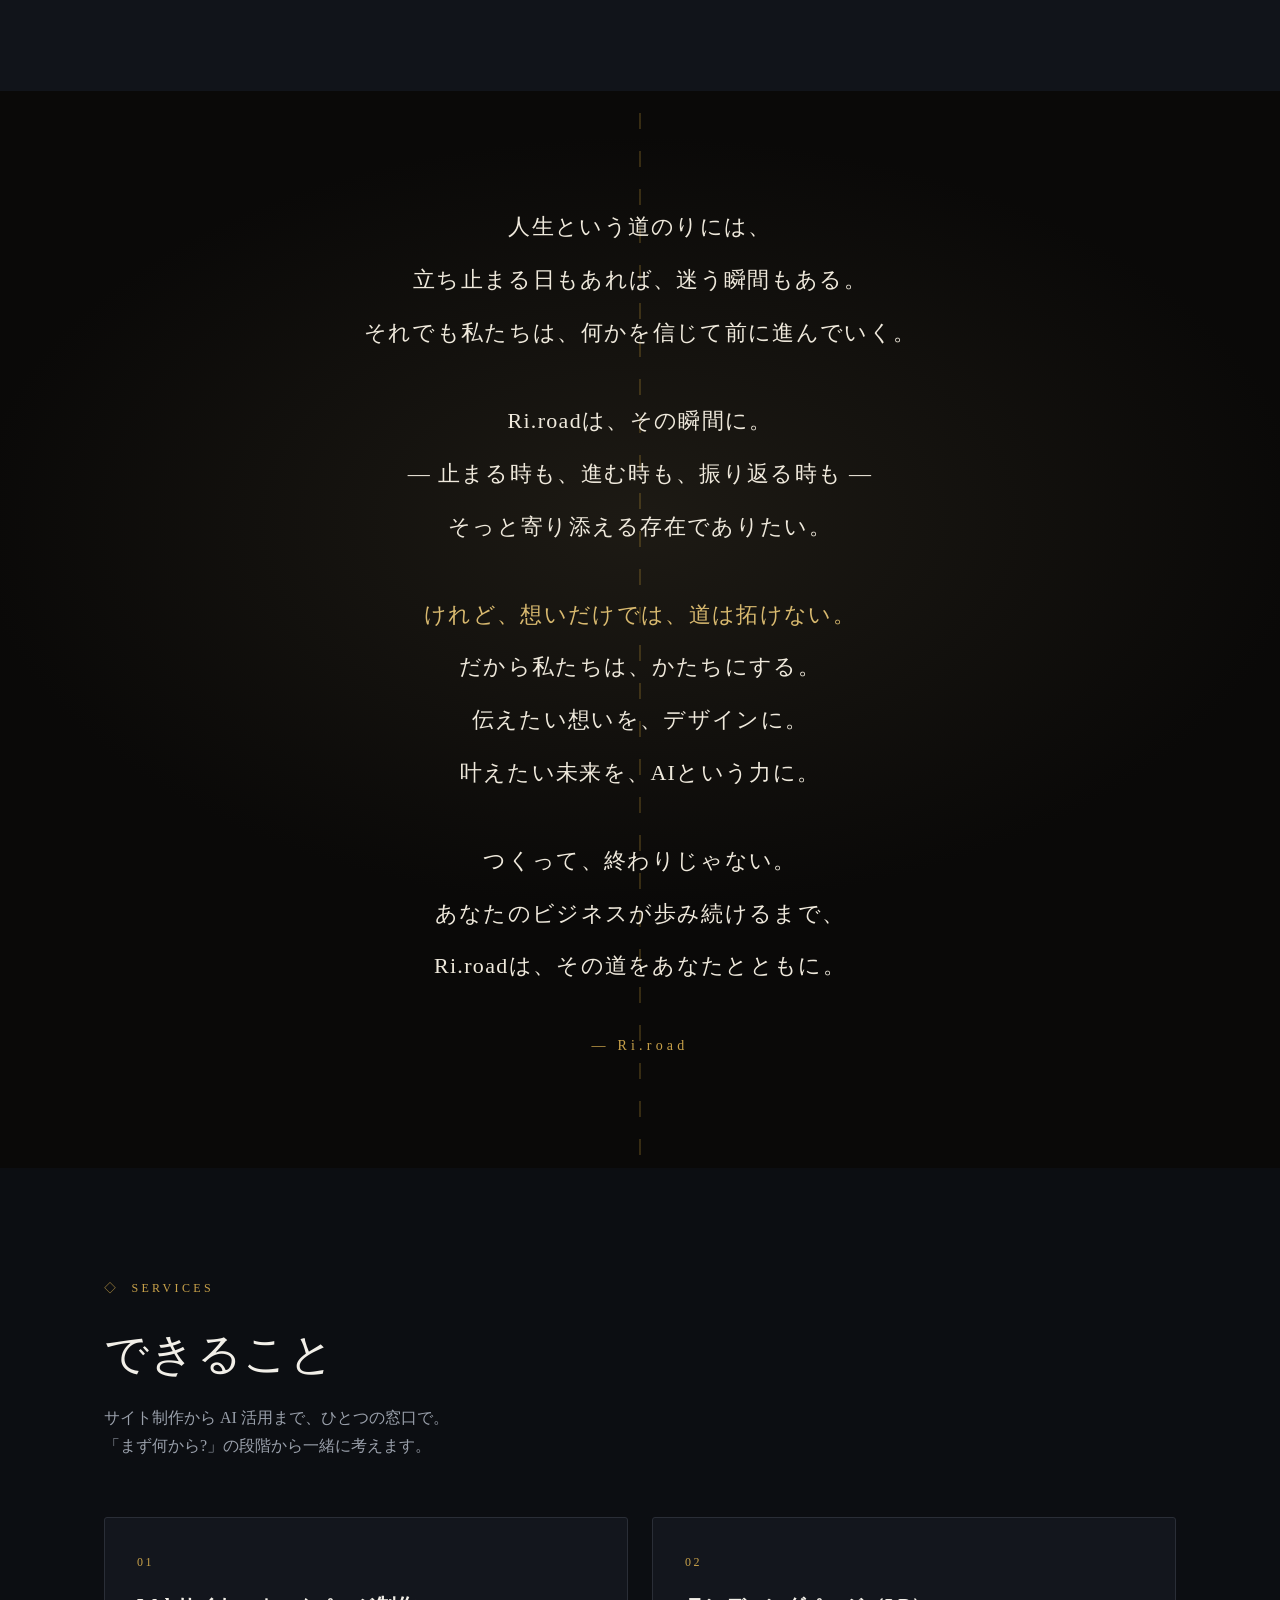
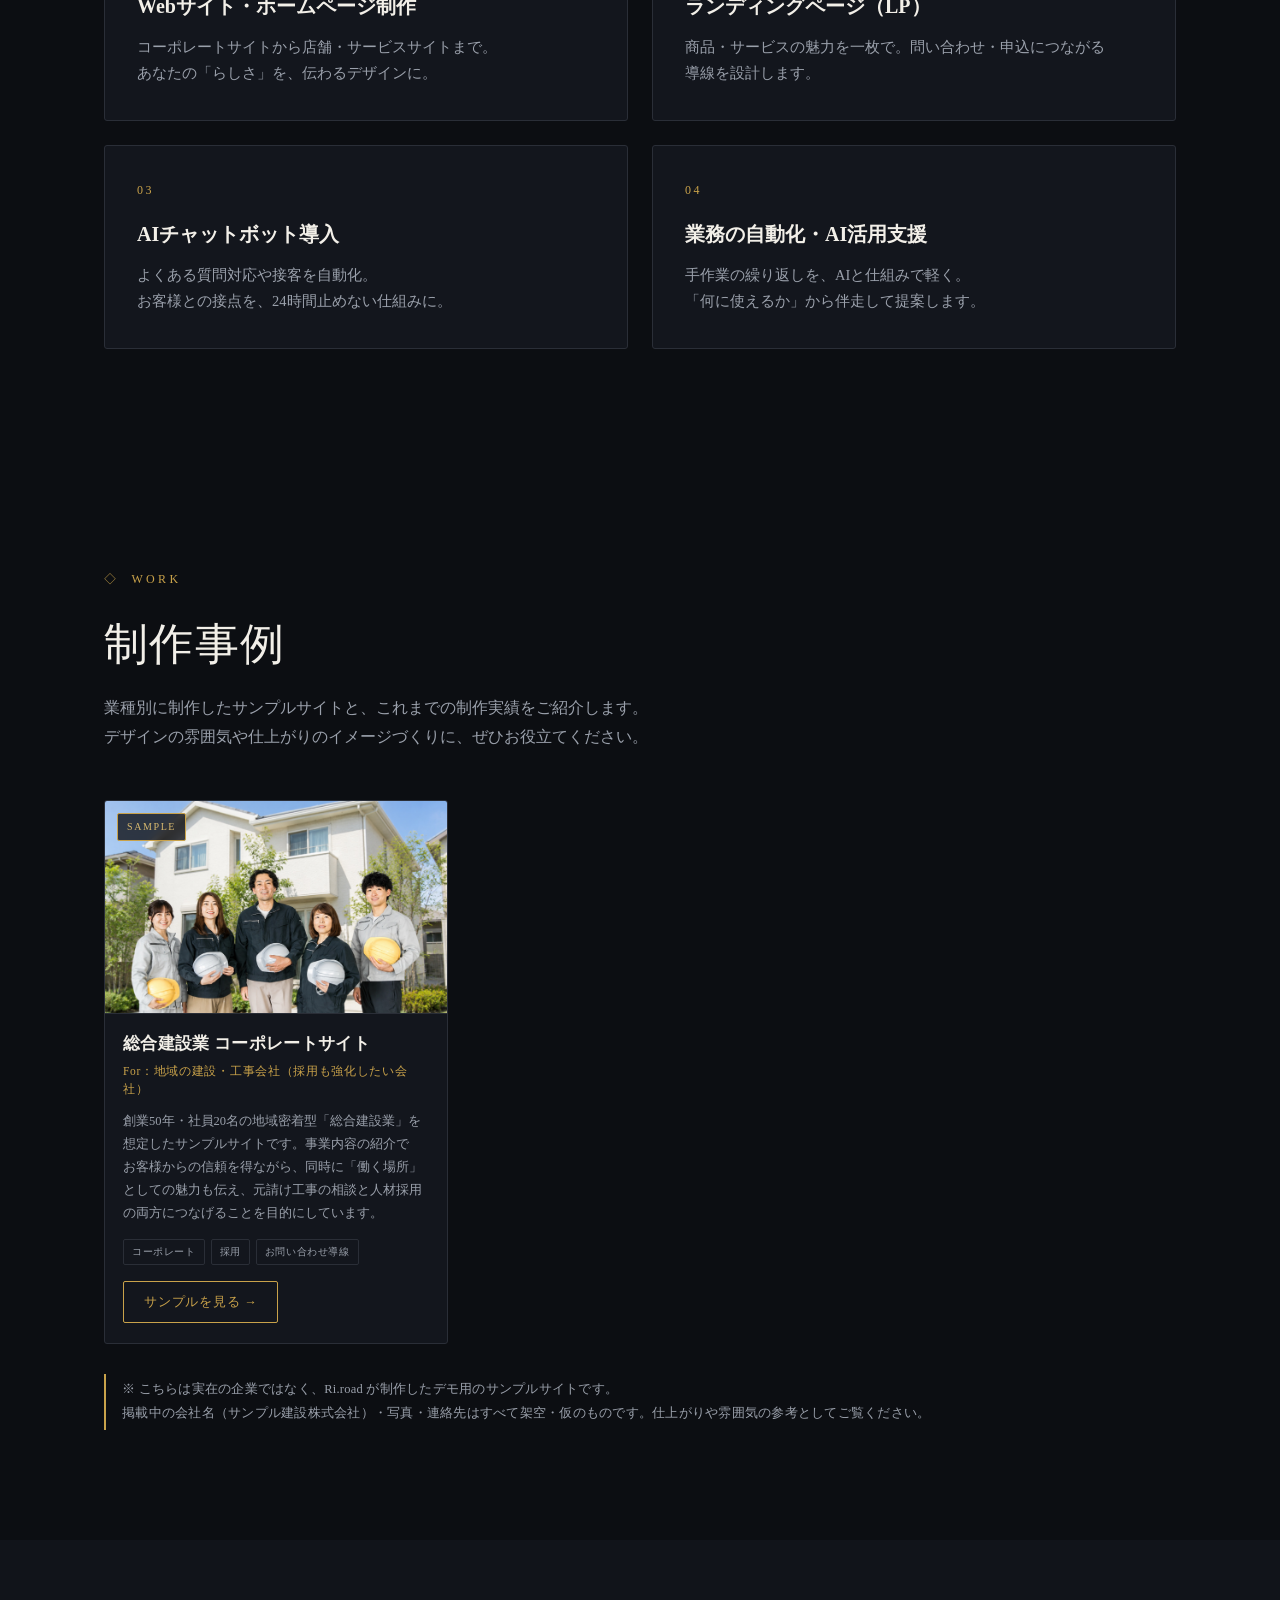
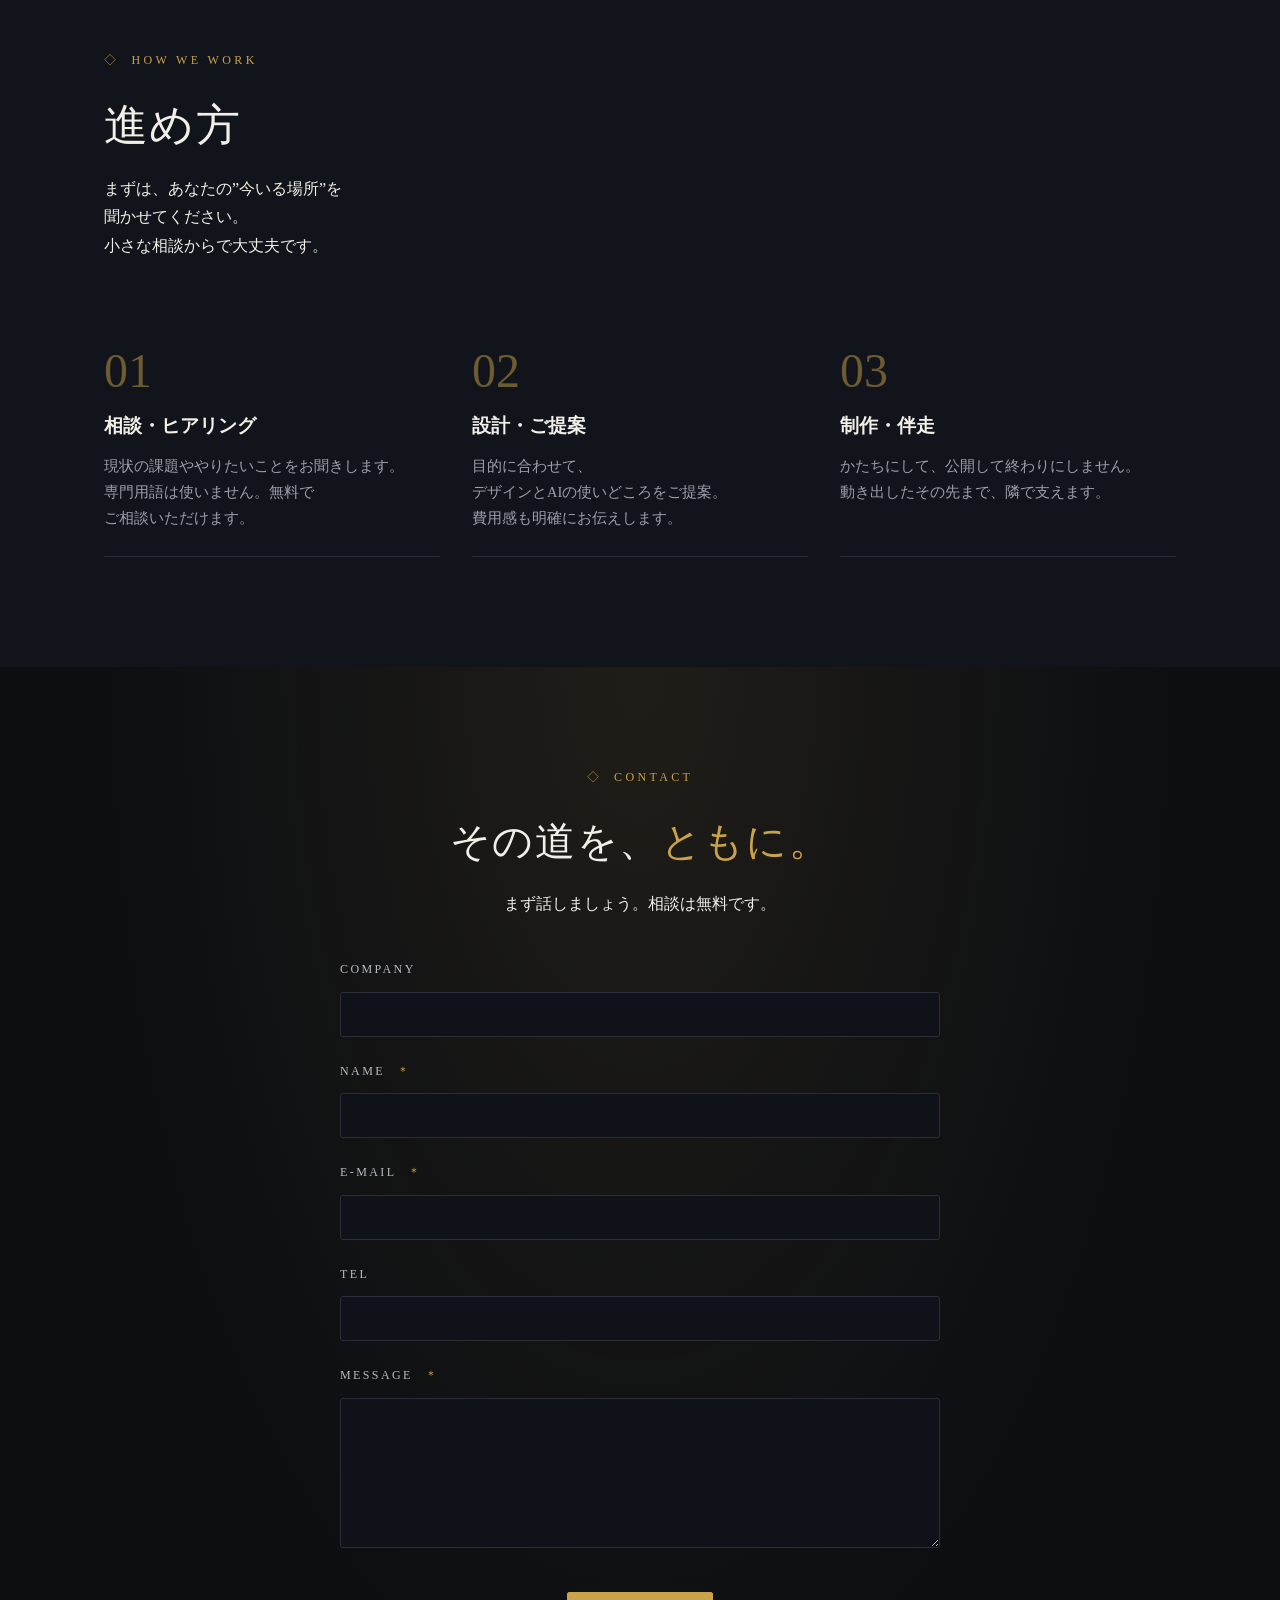
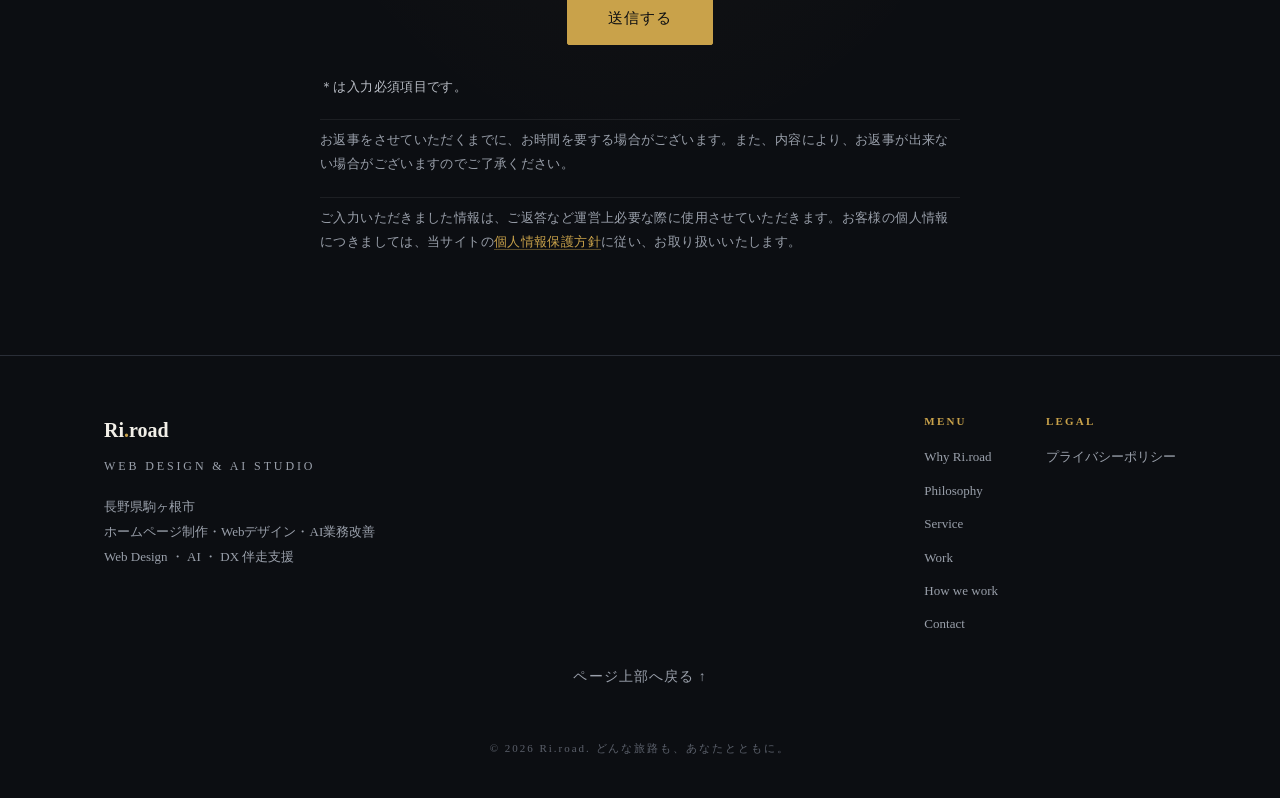
==== commit c62cb5d3: "ヘッダーロゴ拡大、プライバシーポリシー追加、背景の「志」削除 - ヘッダーのコンパスロゴを34px→66px、文字を22px→33pxに拡大（各ブレークポイント対応） - プライバシーポリシーページ(" ====
--- a/index.html
+++ b/index.html
@@ -88,9 +88,9 @@
   }
   header.scrolled{background:rgba(12,14,18,.92);border-bottom:1px solid var(--line);}
   .brand{display:flex;align-items:center;gap:12px;}
-  .brand .mark{width:34px;height:34px;}
+  .brand .mark{width:66px;height:66px;}
   .brand .logo-img{filter:none;}
-  .brand .name{font-size:22px;font-weight:600;letter-spacing:.02em;}
+  .brand .name{font-size:33px;font-weight:600;letter-spacing:.02em;}
   .brand .name b{color:var(--gold);font-weight:600;}
   nav.menu{
     position:fixed;inset:0 0 0 auto;width:74%;max-width:320px;
@@ -208,10 +208,6 @@
       rgba(214,167,56,.22) 22px,rgba(214,167,56,.22) 38px
     );
     z-index:0;pointer-events:none;
-  }
-  .about .kanji{
-    position:absolute;right:4%;top:50%;transform:translateY(-50%);
-    font-size:min(38vw,520px);color:#fff;opacity:.018;font-weight:700;pointer-events:none;line-height:1;
   }
   .about .poem{position:relative;z-index:1;max-width:720px;margin:0 auto;}
   .about .poem p{font-size:clamp(17px,2.4vw,22px);line-height:2.4;letter-spacing:.06em;color:#efe9dc;}
@@ -312,7 +308,8 @@
   /* ---------- Responsive ---------- */
   @media(max-width:860px){
     header{padding:14px 18px;}
-    .brand .name{font-size:20px;}
+    .brand .name{font-size:29px;}
+    .brand .mark{width:60px;height:60px;}
     .hero{min-height:100svh;padding:104px 22px 88px;}
     .hero h1{letter-spacing:.02em;}
     .pillars{grid-template-columns:1fr;gap:44px;}
@@ -321,13 +318,12 @@
     .steps{grid-template-columns:1fr;gap:40px;}
     section{padding:78px 0;}
     .cta-band{padding:78px 0;}
-    .about .kanji{font-size:48vw;opacity:.015;}
     .foot{flex-direction:column;gap:32px;}
     .foot .f-links{gap:56px;}
   }
   @media(max-width:560px){
-    .brand .name{font-size:18px;}
-    .brand .mark{width:30px;height:30px;}
+    .brand .name{font-size:25px;}
+    .brand .mark{width:56px;height:56px;}
     .hero{padding:94px 20px 80px;}
     .hero .eyebrow{font-size:11px;letter-spacing:.28em;margin-bottom:20px;}
     .hero h1{font-size:36px;}
@@ -354,7 +350,6 @@
     .work-card .wc-meta{display:none;}
     .work-card .wc-view{padding:8px 16px;font-size:12px;margin-top:2px;}
     .work-note{margin-top:22px;font-size:12px;}
-    .about .kanji{display:none;}
     .about .poem p{font-size:16.5px;line-height:2.15;letter-spacing:.04em;}
     .cta-band{padding:62px 0;}
     .cf-form{gap:20px;margin-top:32px;}
@@ -443,7 +438,6 @@
 
 <!-- ===== About / Philosophy ===== -->
 <section class="about" id="about">
-  <div class="kanji serif" aria-hidden="true">志</div>
   <div class="wrap">
     <div class="poem reveal serif">
       <p>人生という道のりには、<br>
@@ -469,7 +463,7 @@
   <div class="wrap">
     <div class="reveal">
       <div class="sec-eyebrow">Services</div>
-      <h2 class="sec-title serif">駒ヶ根市で、できること</h2>
+      <h2 class="sec-title serif">できること</h2>
       <p class="sec-desc">サイト制作から AI 活用まで、ひとつの窓口で。<br>「まず何から?」の段階から一緒に考えます。</p>
     </div>
     <div class="grid">
@@ -622,7 +616,7 @@
     <div class="cf-notes">
       <p class="req-note">＊は入力必須項目です。</p>
       <p class="ph-wrap"><span class="ph">お返事をさせていただくまでに、</span><span class="ph">お時間を要する場合がございます。</span><span class="ph">また、内容により、</span><span class="ph">お返事が出来ない場合がございますので</span><span class="ph">ご了承ください。</span></p>
-      <p class="ph-wrap"><span class="ph">ご入力いただきました情報は、</span><span class="ph">ご返答など運営上必要な際に</span><span class="ph">使用させていただきます。</span><span class="ph">お客様の個人情報につきましては、</span><span class="ph">当サイトの個人情報保護方針に従い、</span><span class="ph">お取り扱いいたします。</span></p>
+      <p class="ph-wrap"><span class="ph">ご入力いただきました情報は、</span><span class="ph">ご返答など運営上必要な際に</span><span class="ph">使用させていただきます。</span><span class="ph">お客様の個人情報につきましては、</span><span class="ph">当サイトの<a href="./privacy.html" style="color:var(--gold);border-bottom:1px solid rgba(201,162,74,.4);">個人情報保護方針</a>に従い、</span><span class="ph">お取り扱いいたします。</span></p>
     </div>
   </div>
 </section>
@@ -644,6 +638,10 @@
         <a href="#work">Work</a>
         <a href="#flow">How we work</a>
         <a href="#contact">Contact</a>
+      </div>
+      <div class="col">
+        <h5>LEGAL</h5>
+        <a href="./privacy.html">プライバシーポリシー</a>
       </div>
     </div>
   </div>
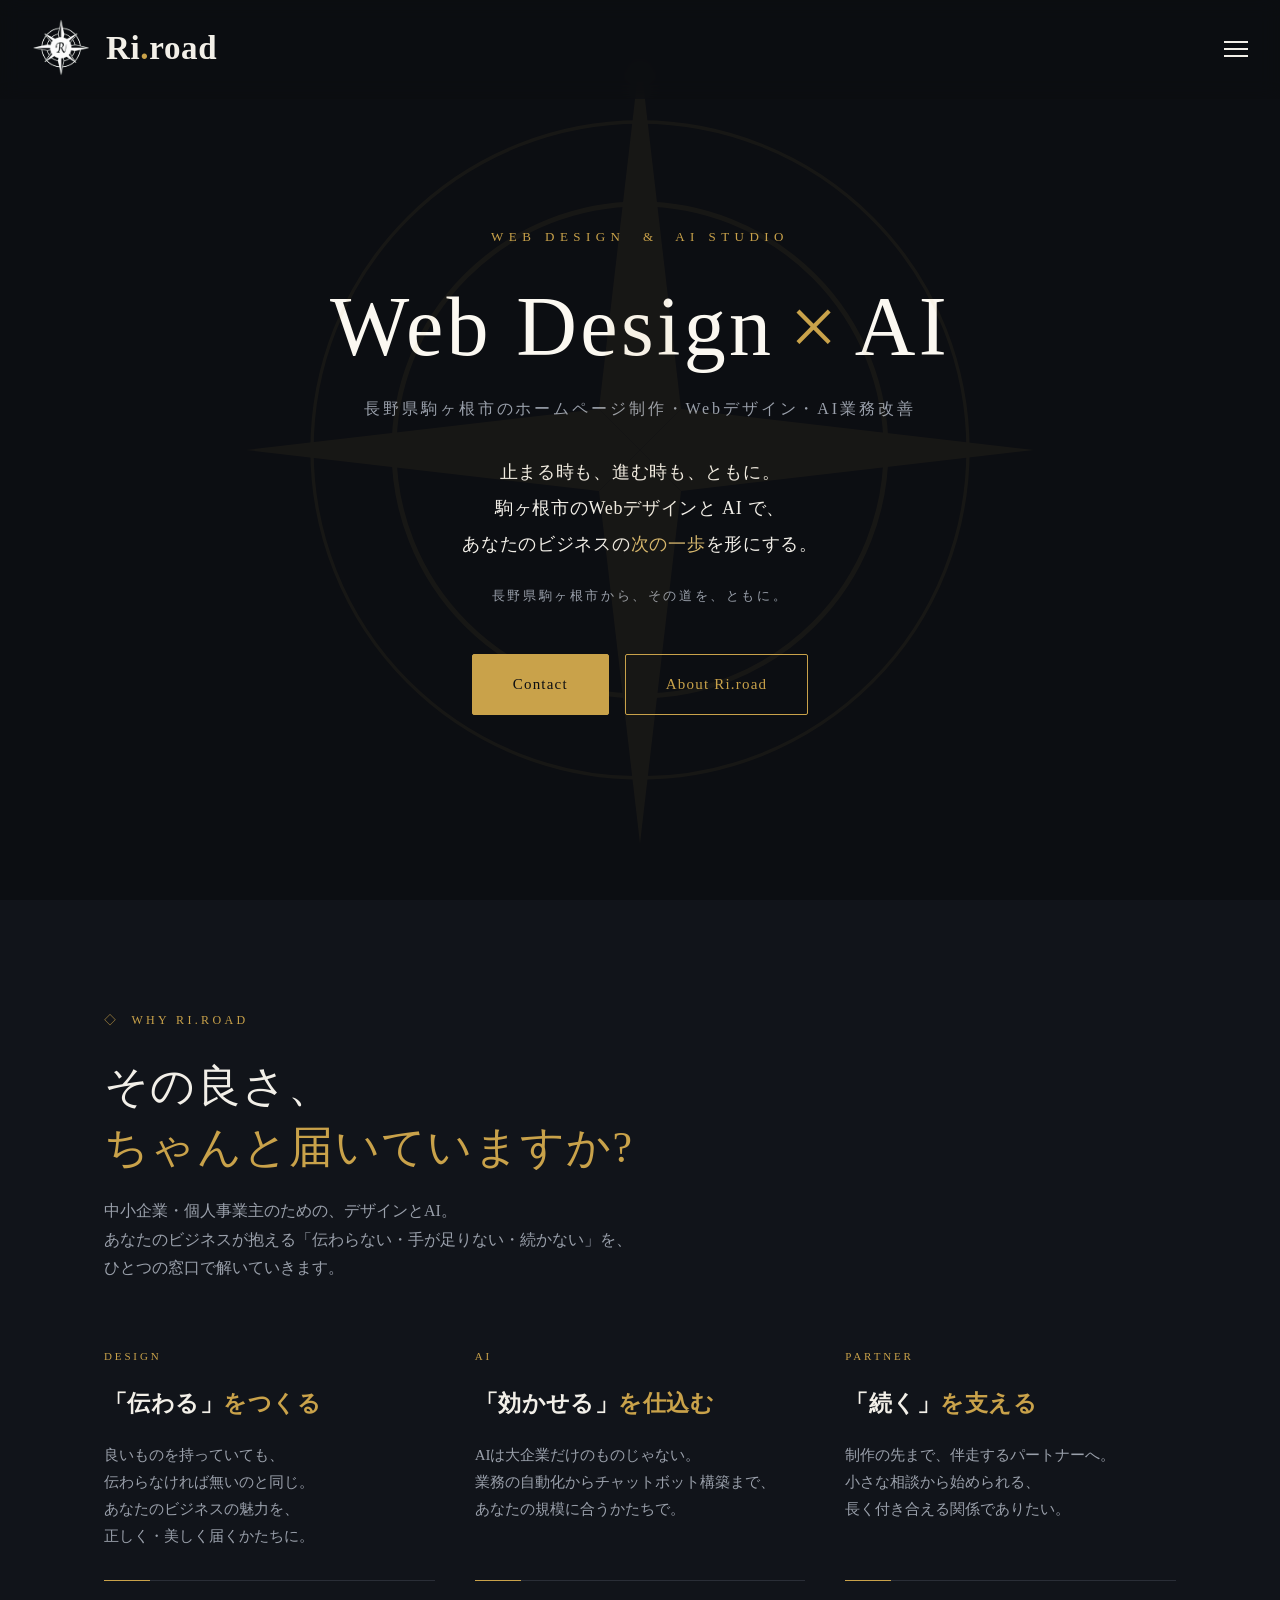
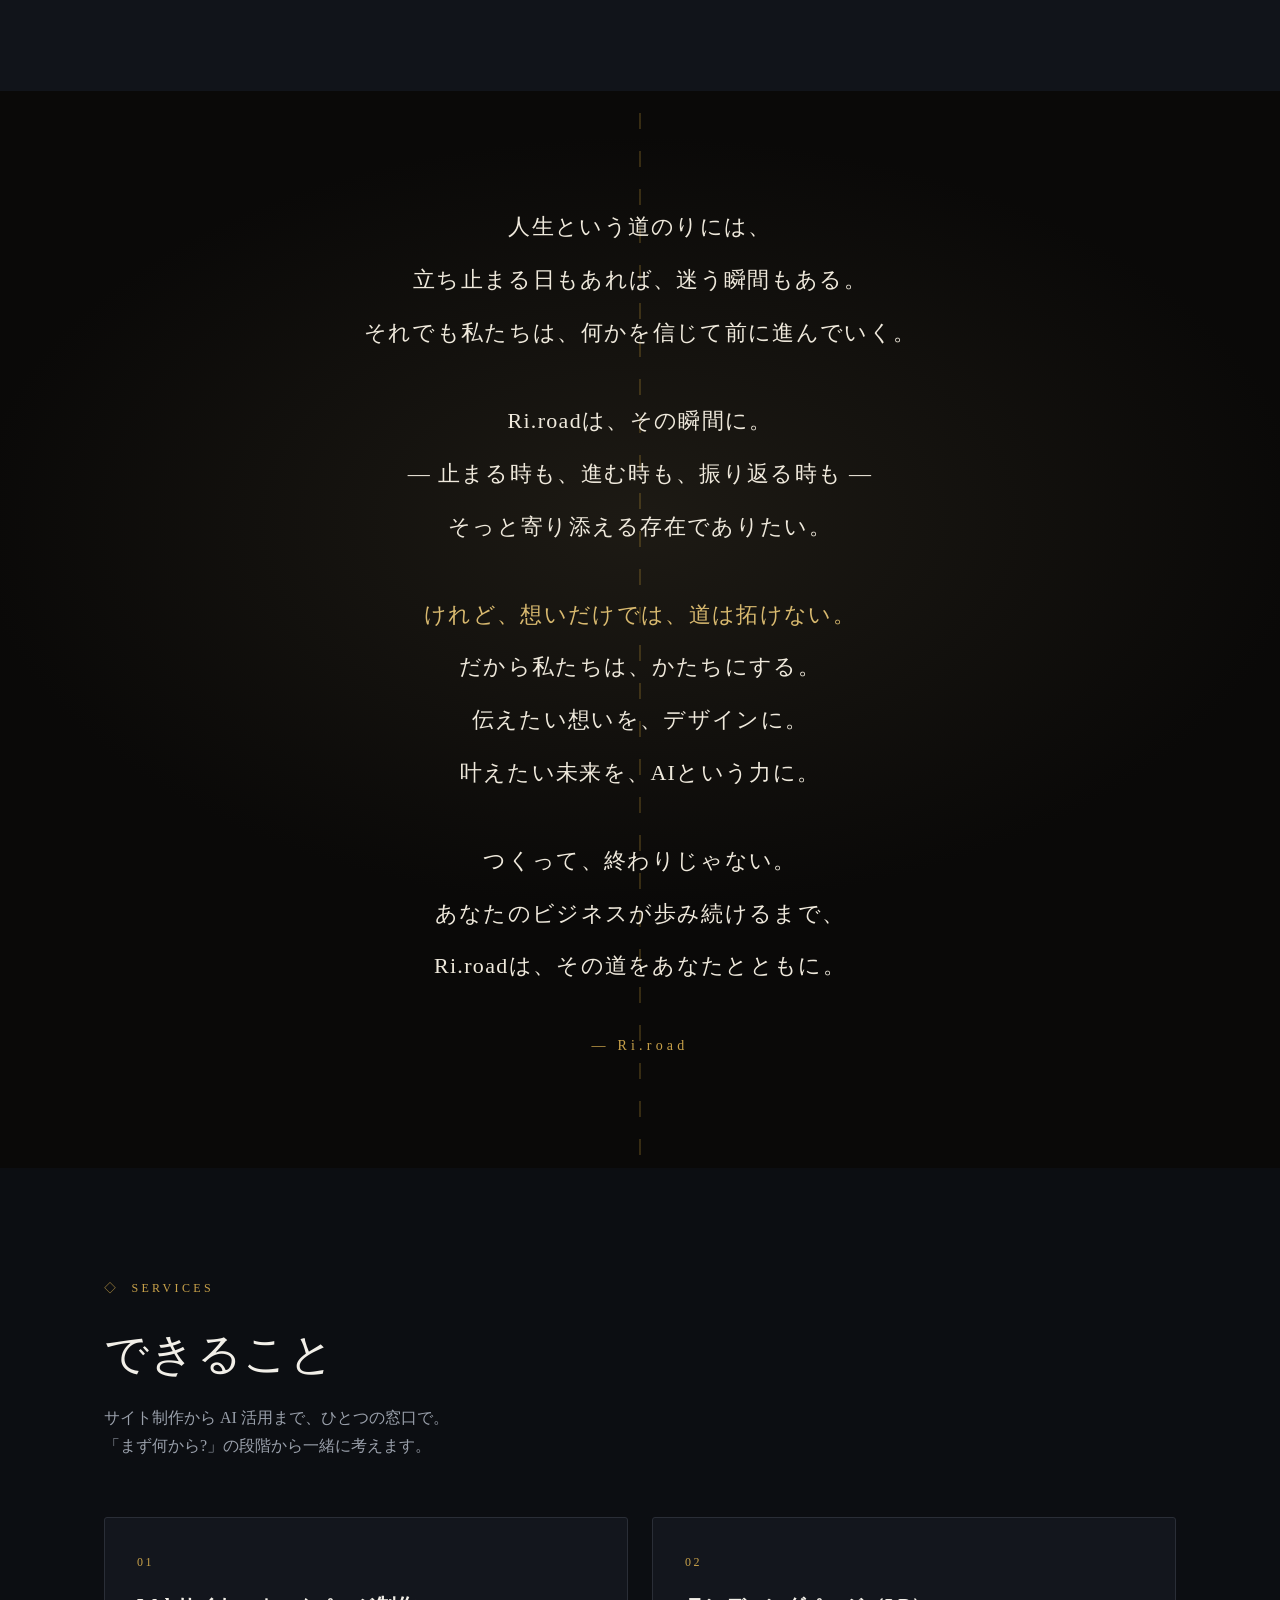
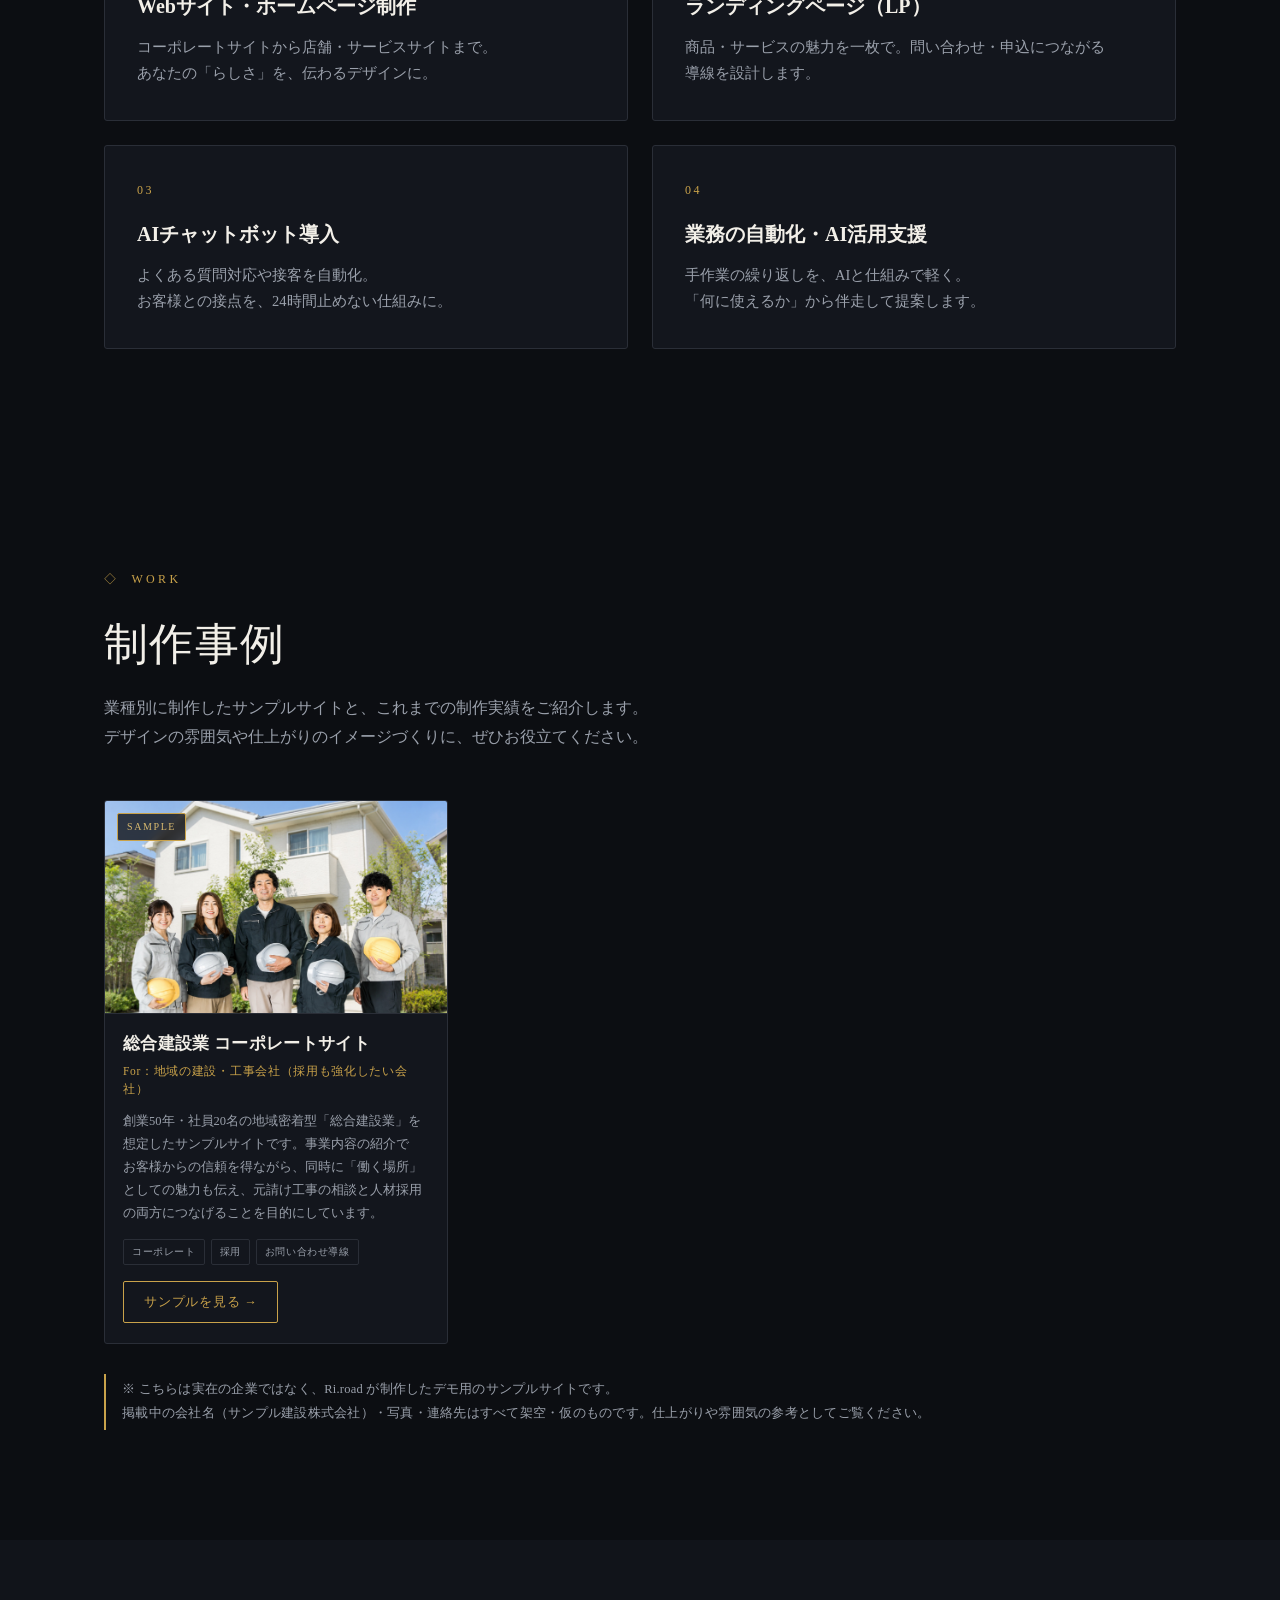
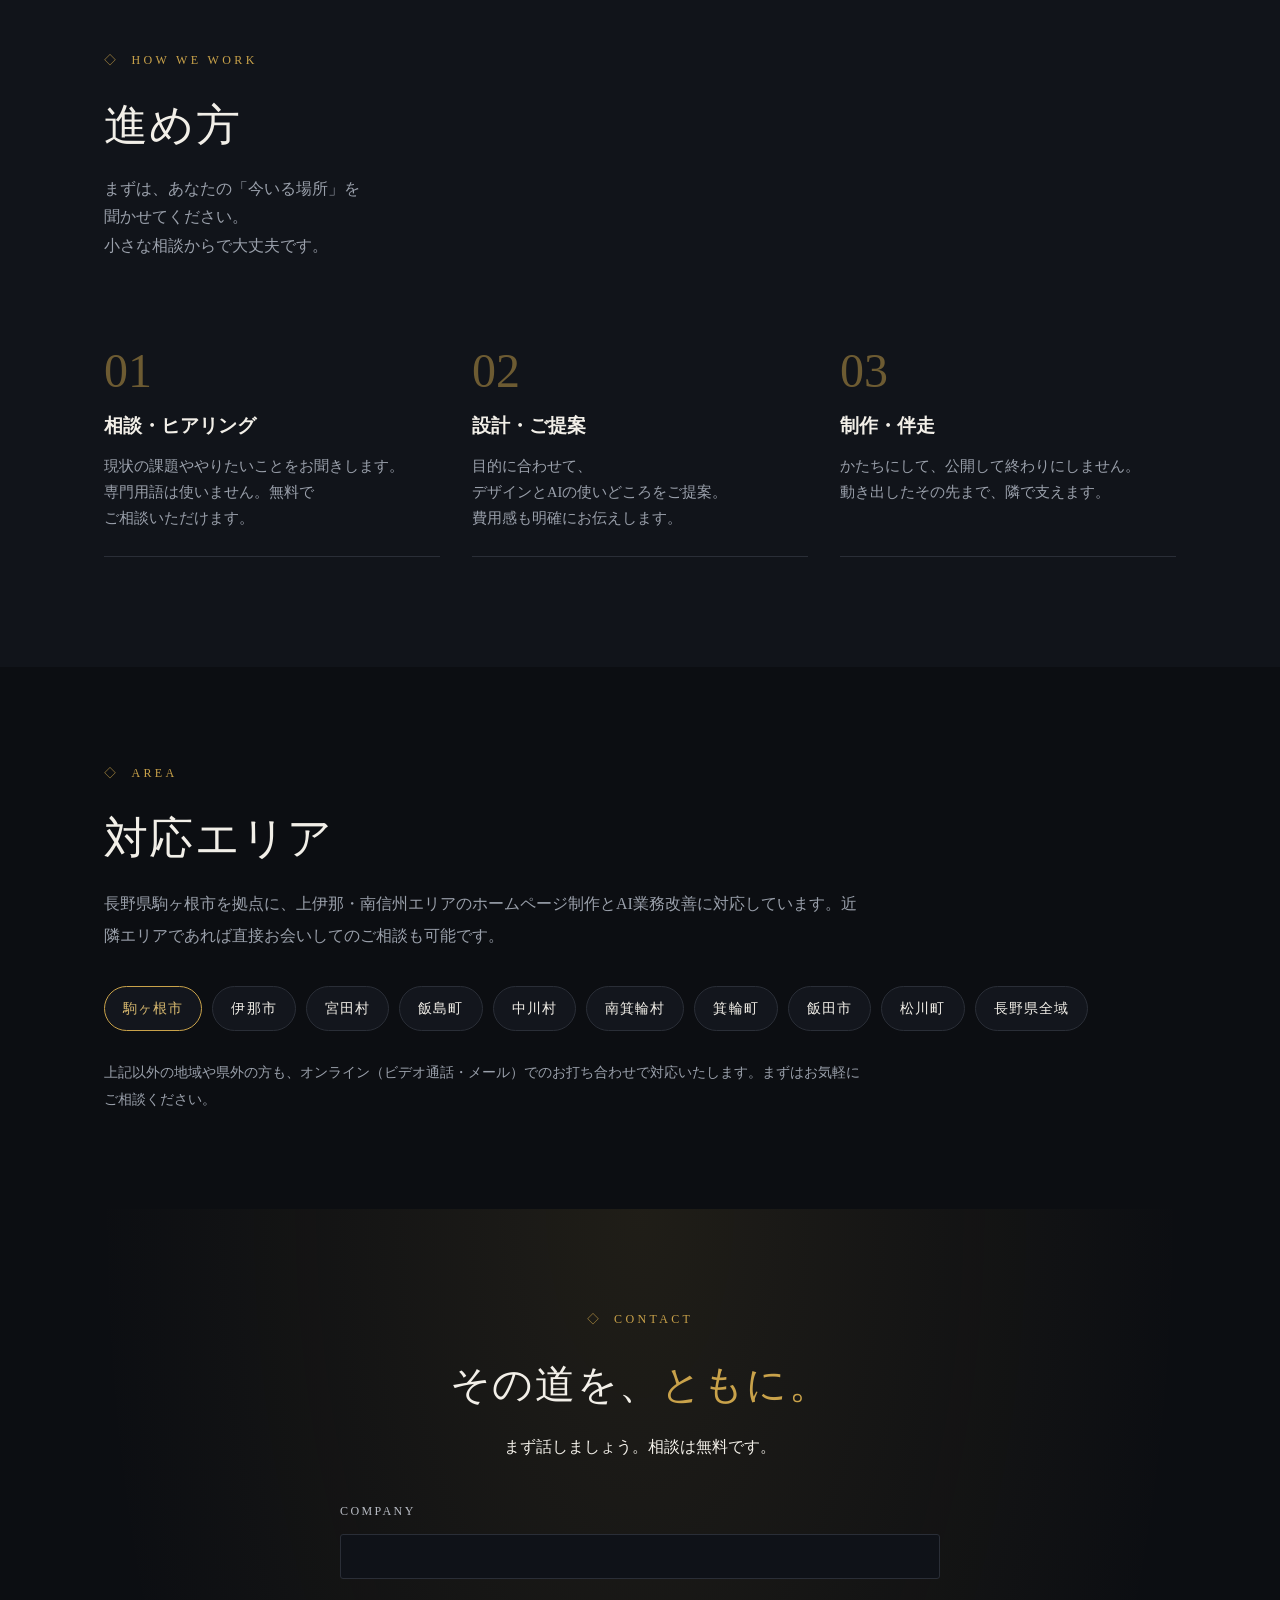
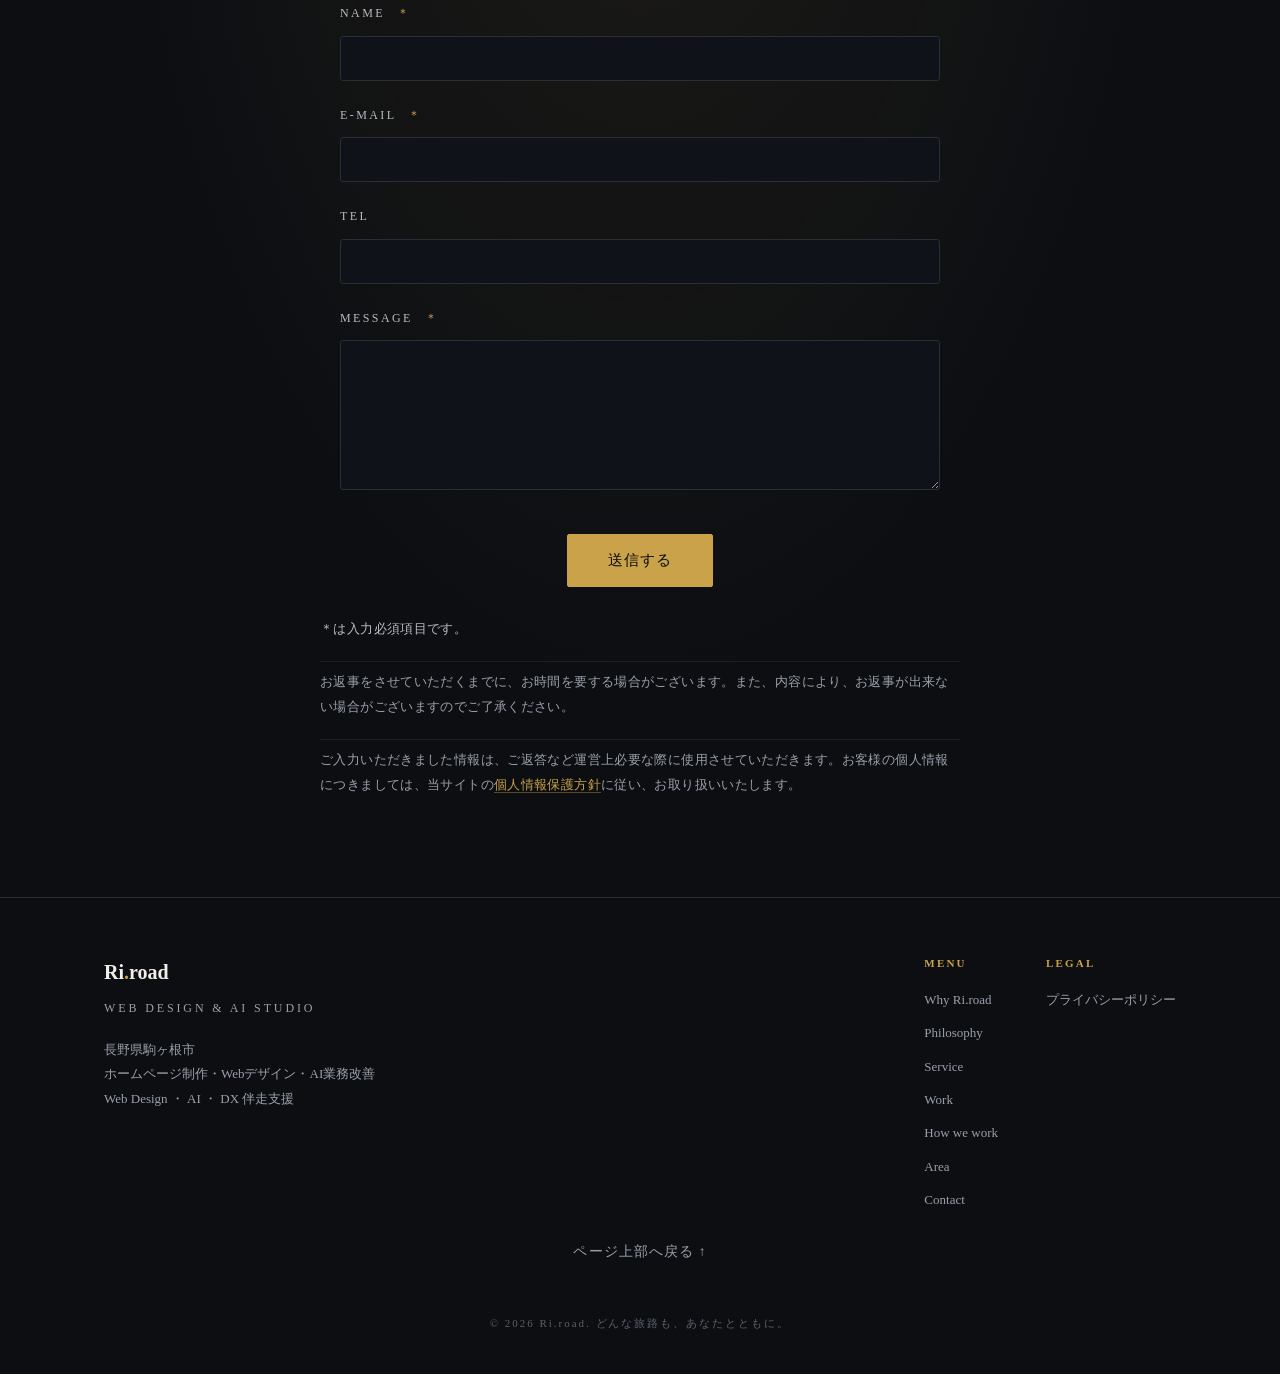
==== commit 5b3f45a5: "地域SEO強化: H1に駒ヶ根市キーワード追加、対応エリアセクション新設、構造化データ拡充 - H1に「長野県駒ヶ根市のホームページ制作・Webデザイン・AI業務改善」のサブラインを追加   （従来の" ====
--- a/index.html
+++ b/index.html
@@ -17,7 +17,7 @@
   <meta name="keywords" content="駒ヶ根市 Webデザイン,駒ヶ根 ホームページ制作,駒ヶ根 AI 業務改善,長野県 Webデザイン,長野県 ホームページ制作,上伊那 ホームページ制作,AI活用,DX支援,中小企業,個人事業主,Ri.road,リロード">
 <meta name="robots" content="index, follow">
 <meta name="author" content="Ri.road">
-<link rel="canonical" href="https://riroad.github.io/ri.road-site/">
+<link rel="canonical" href="https://riroad.com/">
 
 <!-- Google Search Console 所有権確認用 -->
 <meta name="google-site-verification" content="Df7F2K-NJYINQNKll5QUkavSYaNtSBgGGb0i4agmZbc" />
@@ -27,26 +27,59 @@
 <meta property="og:site_name" content="Ri.road">
 <meta property="og:title" content="駒ヶ根市のホームページ制作・Webデザイン｜Ri.road">
 <meta property="og:description" content="長野県駒ヶ根市のWebデザイン×AIスタジオ。ホームページ制作・LP・AIチャットボット・業務自動化まで、ひとつの窓口で。">
-<meta property="og:url" content="https://riroad.github.io/ri.road-site/">
-<meta property="og:image" content="https://riroad.github.io/ri.road-site/hero-logo.png">
+<meta property="og:url" content="https://riroad.com/">
+<meta property="og:image" content="https://riroad.com/hero-logo.png">
 <meta property="og:locale" content="ja_JP">
 <meta name="twitter:card" content="summary_large_image">
 <meta name="twitter:title" content="駒ヶ根市のホームページ制作・Webデザイン｜Ri.road">
 <meta name="twitter:description" content="長野県駒ヶ根市のWebデザイン×AIスタジオ。ホームページ制作・LP・AIチャットボット・業務自動化まで、ひとつの窓口で。">
-<meta name="twitter:image" content="https://riroad.github.io/ri.road-site/hero-logo.png">
+<meta name="twitter:image" content="https://riroad.com/hero-logo.png">
 
 <!-- ===== 構造化データ（JSON-LD） ===== -->
 <script type="application/ld+json">
 {
   "@context": "https://schema.org",
   "@type": "ProfessionalService",
+  "@id": "https://riroad.com/#business",
   "name": "Ri.road",
-  "alternateName": "リロード",
-  "description": "長野県駒ヶ根市を拠点に長野県全域に対応するWebデザイン×AIスタジオ。ホームページ制作・LP制作・AIチャットボット導入・業務自動化・DX支援。",
-  "url": "https://riroad.github.io/ri.road-site/",
-  "image": "https://riroad.github.io/ri.road-site/hero-logo.png",
-  "areaServed": "長野県",
-  "serviceType": ["Webデザイン", "ホームページ制作", "AI活用支援"]
+  "alternateName": ["リロード", "Ri.road（リロード）"],
+  "description": "長野県駒ヶ根市を拠点に、上伊那・南信州エリアに対応するWebデザイン×AIスタジオ。ホームページ制作・LP制作・AIチャットボット導入・業務自動化・DX支援。",
+  "url": "https://riroad.com/",
+  "image": "https://riroad.com/hero-logo.png",
+  "logo": "https://riroad.com/nav-logo.png",
+  "priceRange": "¥¥",
+  "address": {
+    "@type": "PostalAddress",
+    "addressCountry": "JP",
+    "addressRegion": "長野県",
+    "addressLocality": "駒ヶ根市"
+  },
+  "geo": {
+    "@type": "GeoCoordinates",
+    "latitude": 35.7278,
+    "longitude": 137.9336
+  },
+  "areaServed": [
+    { "@type": "City", "name": "駒ヶ根市" },
+    { "@type": "City", "name": "伊那市" },
+    { "@type": "City", "name": "飯田市" },
+    { "@type": "AdministrativeArea", "name": "宮田村" },
+    { "@type": "AdministrativeArea", "name": "飯島町" },
+    { "@type": "AdministrativeArea", "name": "中川村" },
+    { "@type": "AdministrativeArea", "name": "南箕輪村" },
+    { "@type": "AdministrativeArea", "name": "長野県" }
+  ],
+  "knowsAbout": ["ホームページ制作", "Webデザイン", "LP制作", "AI業務改善", "DX支援", "AIチャットボット"],
+  "serviceType": ["Webデザイン", "ホームページ制作", "LP制作", "AI活用支援", "業務自動化・DX支援"],
+  "hasOfferCatalog": {
+    "@type": "OfferCatalog",
+    "name": "Ri.road のサービス",
+    "itemListElement": [
+      { "@type": "Offer", "itemOffered": { "@type": "Service", "name": "ホームページ制作", "description": "駒ヶ根市の中小企業・個人事業主向けのコーポレートサイト・店舗サイト制作。" } },
+      { "@type": "Offer", "itemOffered": { "@type": "Service", "name": "LP（ランディングページ）制作", "description": "集客・問い合わせにつなげる1ページ完結型サイトの制作。" } },
+      { "@type": "Offer", "itemOffered": { "@type": "Service", "name": "AI業務改善・DX支援", "description": "生成AIの導入相談、AIチャットボット構築、日々の業務の自動化・効率化支援。" } }
+    ]
+  }
 }
 </script>
 <!-- ===== /SEO ===== -->
@@ -150,6 +183,10 @@
     color:#fbf8f1;
   }
   .hero h1 .x{color:var(--gold);font-style:italic;padding:0 .12em;}
+  .hero h1 .h1-sub{
+    display:block;margin-top:18px;font-size:clamp(13px,1.6vw,16px);font-weight:400;
+    letter-spacing:.18em;line-height:1.9;color:var(--sub);font-family:inherit;
+  }
   .hero .lead{
     margin-top:30px;font-size:clamp(15px,2vw,18px);color:var(--ink);
     letter-spacing:.04em;line-height:2;
@@ -376,6 +413,7 @@
   <a href="#services">Service</a>
   <a href="#work">Work</a>
   <a href="#flow">How we work</a>
+  <a href="#area">Area</a>
   <a href="#contact">Contact</a>
 </nav>
 <div class="menu-overlay" id="moverlay"></div>
@@ -394,7 +432,9 @@
   </svg>
 
   <div class="eyebrow">Web Design &nbsp;&amp;&nbsp; AI Studio</div>
-  <h1 class="serif">Web Design<span class="x">×</span>AI</h1>
+  <h1 class="serif">Web Design<span class="x">×</span>AI
+    <span class="h1-sub">長野県駒ヶ根市のホームページ制作・Webデザイン・AI業務改善</span>
+  </h1>
   <p class="lead">止まる時も、進む時も、ともに。<br>
     駒ヶ根市のWebデザインと AI で、<br>あなたのビジネスの<span class="accent">次の一歩</span>を形にする。</p>
   <div class="place">長野県駒ヶ根市から、その道を、ともに。</div>
@@ -531,7 +571,7 @@
     <div class="reveal">
       <div class="sec-eyebrow">How we work</div>
       <h2 class="sec-title serif">進め方</h2>
-      <p class=”sec-desc”>まずは、あなたの”今いる場所”を<br>聞かせてください。<br>小さな相談からで大丈夫です。</p>
+      <p class="sec-desc">まずは、あなたの「今いる場所」を<br>聞かせてください。<br>小さな相談からで大丈夫です。</p>
     </div>
     <div class="steps">
       <div class="step reveal">
@@ -552,6 +592,44 @@
         <p>かたちにして、公開して終わりにしません。<br>動き出したその先まで、隣で支えます。</p>
         <div class="st-rule"></div>
       </div>
+    </div>
+  </div>
+</section>
+
+<!-- ===== AREA ===== -->
+<section class="area" id="area">
+  <style>
+    .area{padding:96px 0;}
+    .area .area-lead{color:var(--sub);max-width:760px;font-size:16px;line-height:2;margin-top:18px;}
+    .area .area-list{
+      display:flex;flex-wrap:wrap;gap:10px;margin-top:34px;list-style:none;padding:0;
+    }
+    .area .area-list li{
+      border:1px solid var(--line);border-radius:999px;padding:9px 18px;
+      font-size:14px;letter-spacing:.08em;color:var(--ink);background:var(--card);
+    }
+    .area .area-list li.main{border-color:var(--gold);color:var(--gold-soft);}
+    .area .area-note{color:var(--sub);font-size:13.5px;line-height:2;margin-top:28px;max-width:760px;}
+    @media(max-width:640px){ .area{padding:72px 0;} }
+  </style>
+  <div class="wrap">
+    <div class="reveal">
+      <div class="sec-eyebrow">Area</div>
+      <h2 class="sec-title serif">対応エリア</h2>
+      <p class="area-lead">長野県駒ヶ根市を拠点に、上伊那・南信州エリアのホームページ制作とAI業務改善に対応しています。近隣エリアであれば直接お会いしてのご相談も可能です。</p>
+      <ul class="area-list">
+        <li class="main">駒ヶ根市</li>
+        <li>伊那市</li>
+        <li>宮田村</li>
+        <li>飯島町</li>
+        <li>中川村</li>
+        <li>南箕輪村</li>
+        <li>箕輪町</li>
+        <li>飯田市</li>
+        <li>松川町</li>
+        <li>長野県全域</li>
+      </ul>
+      <p class="area-note">上記以外の地域や県外の方も、オンライン（ビデオ通話・メール）でのお打ち合わせで対応いたします。まずはお気軽にご相談ください。</p>
     </div>
   </div>
 </section>
@@ -637,6 +715,7 @@
         <a href="#services">Service</a>
         <a href="#work">Work</a>
         <a href="#flow">How we work</a>
+        <a href="#area">Area</a>
         <a href="#contact">Contact</a>
       </div>
       <div class="col">
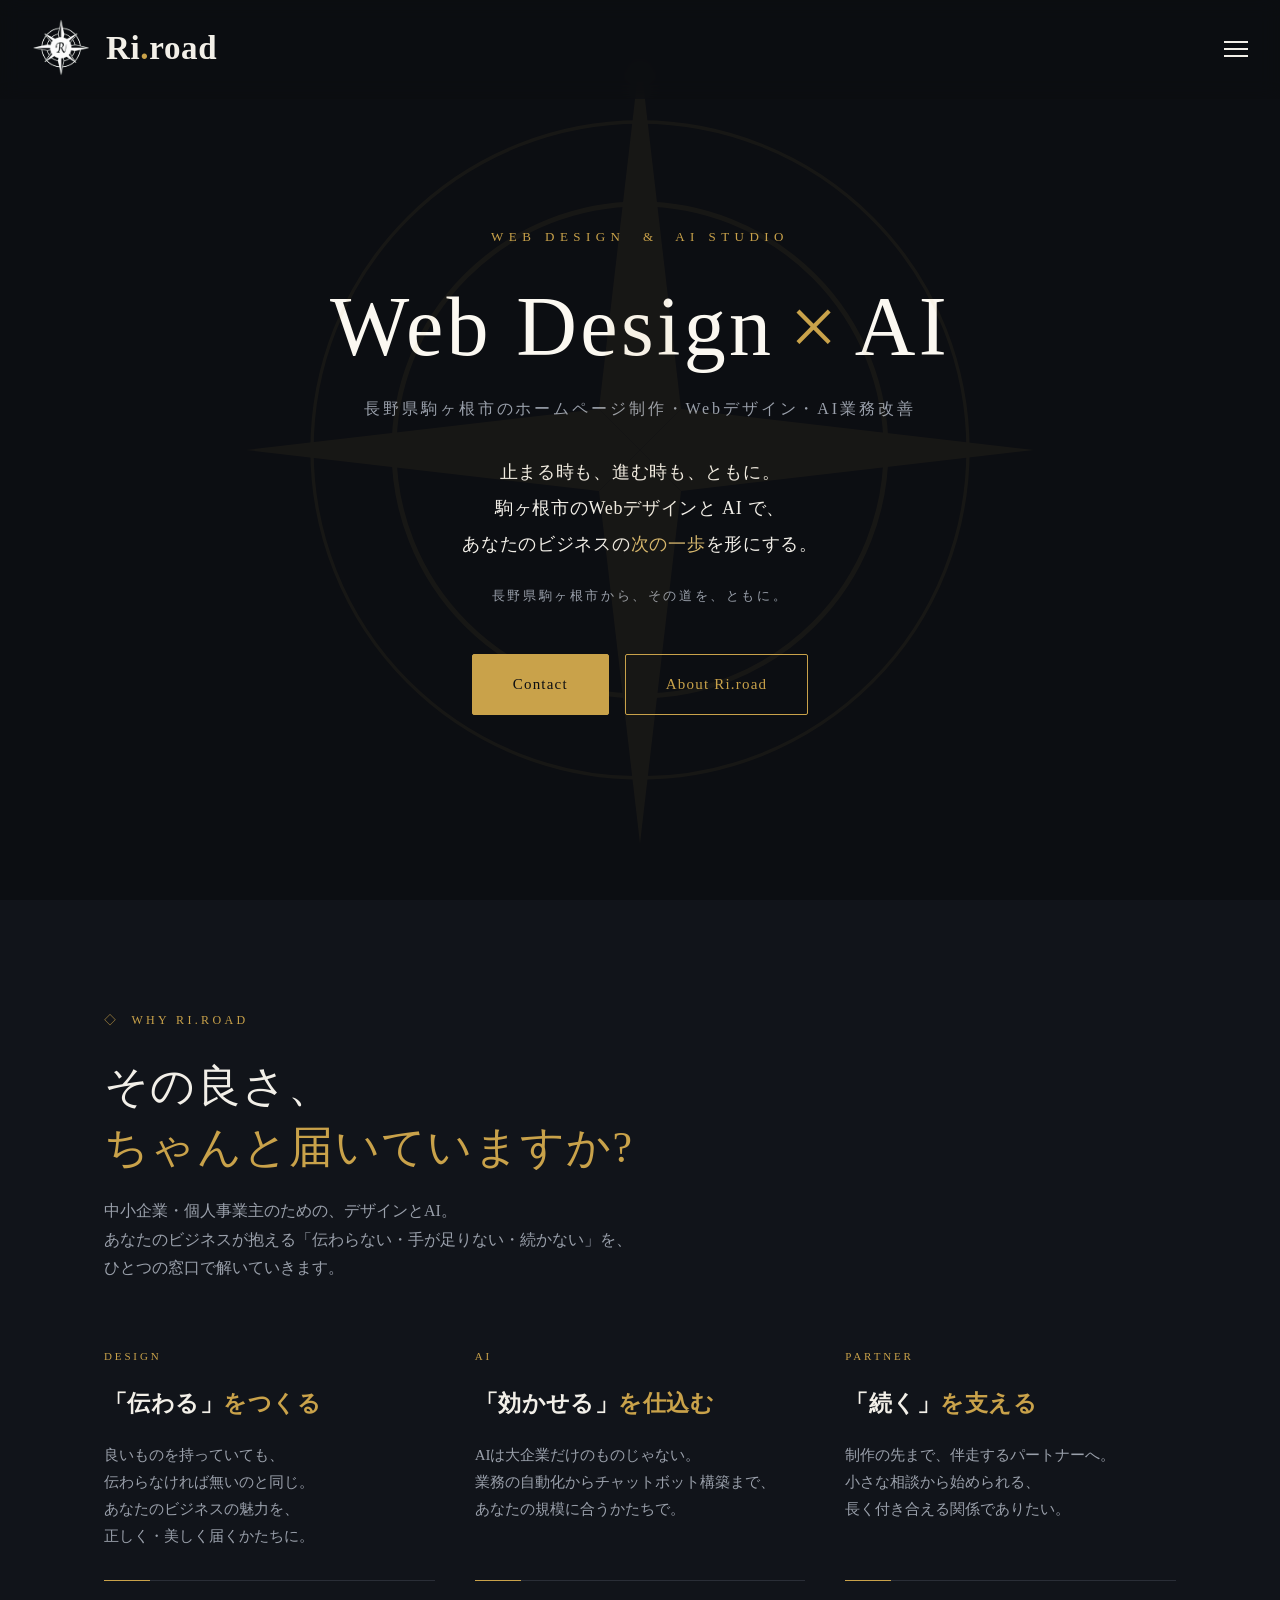
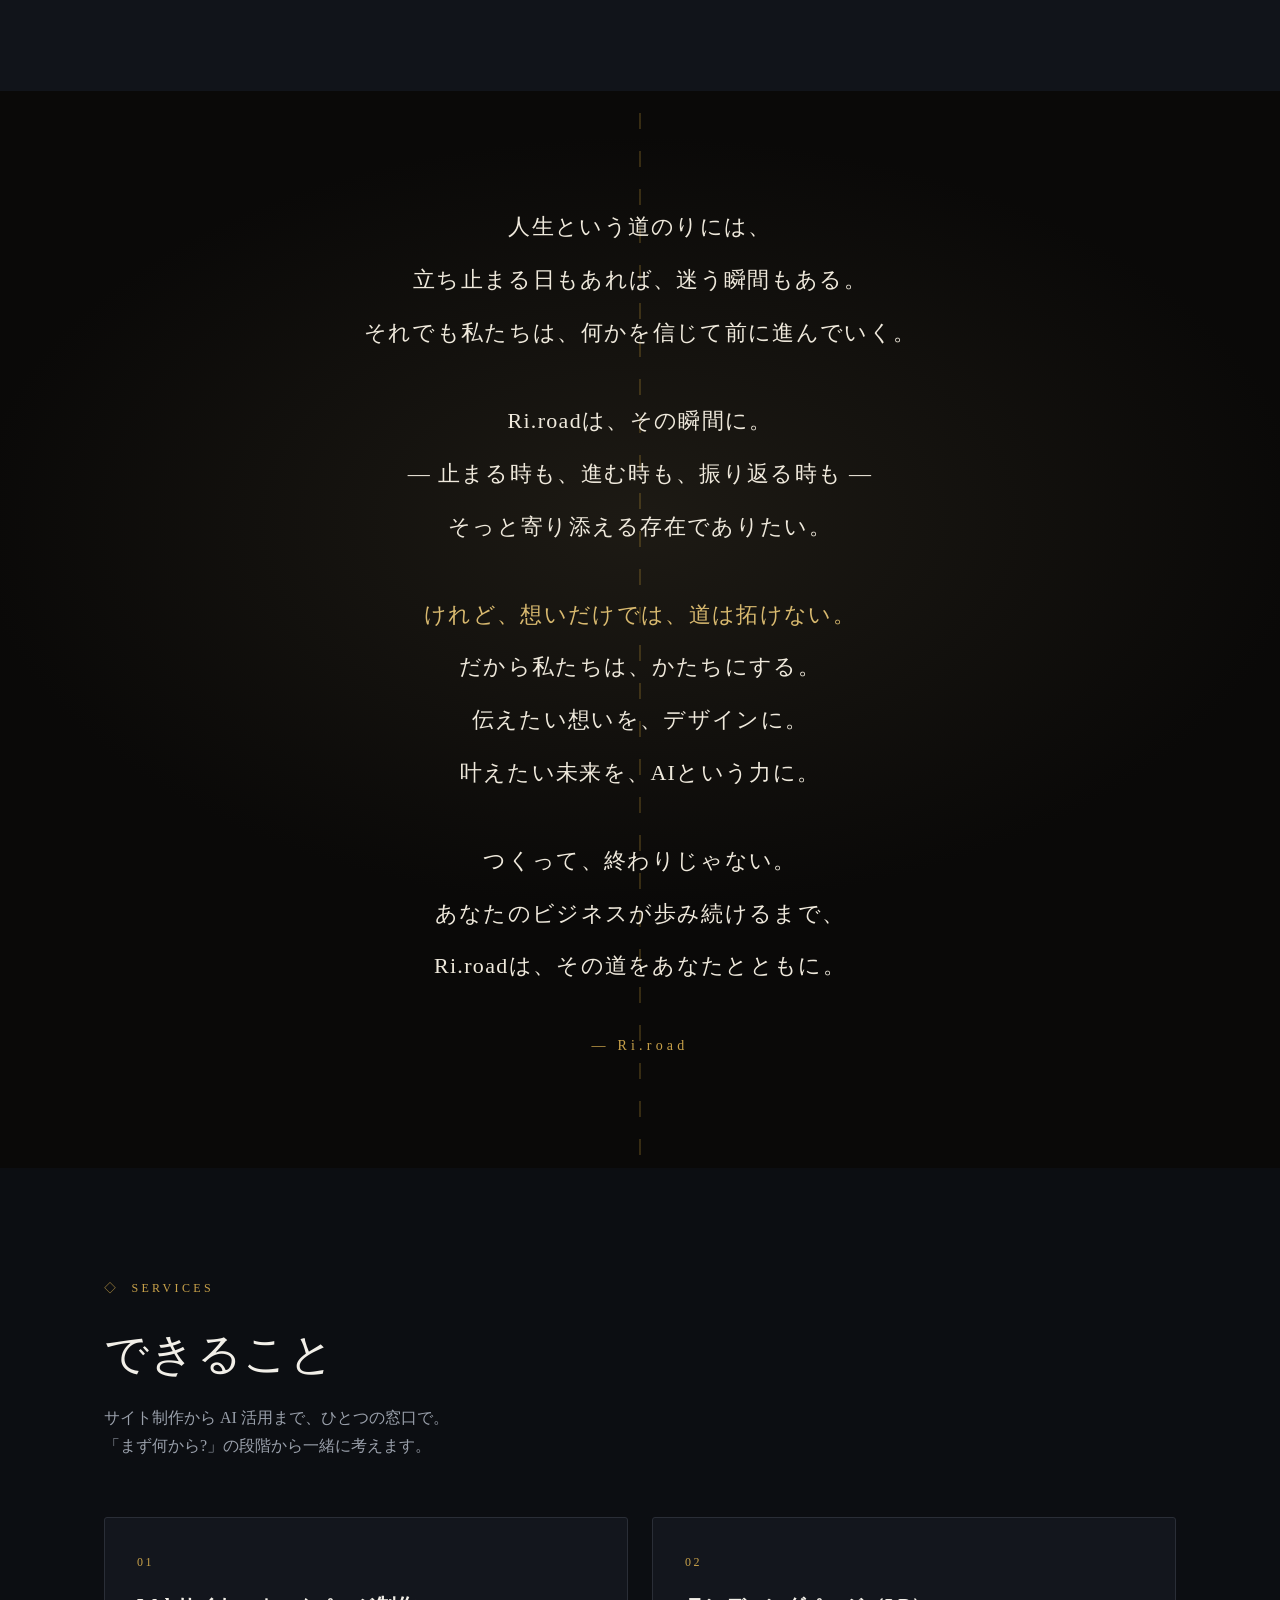
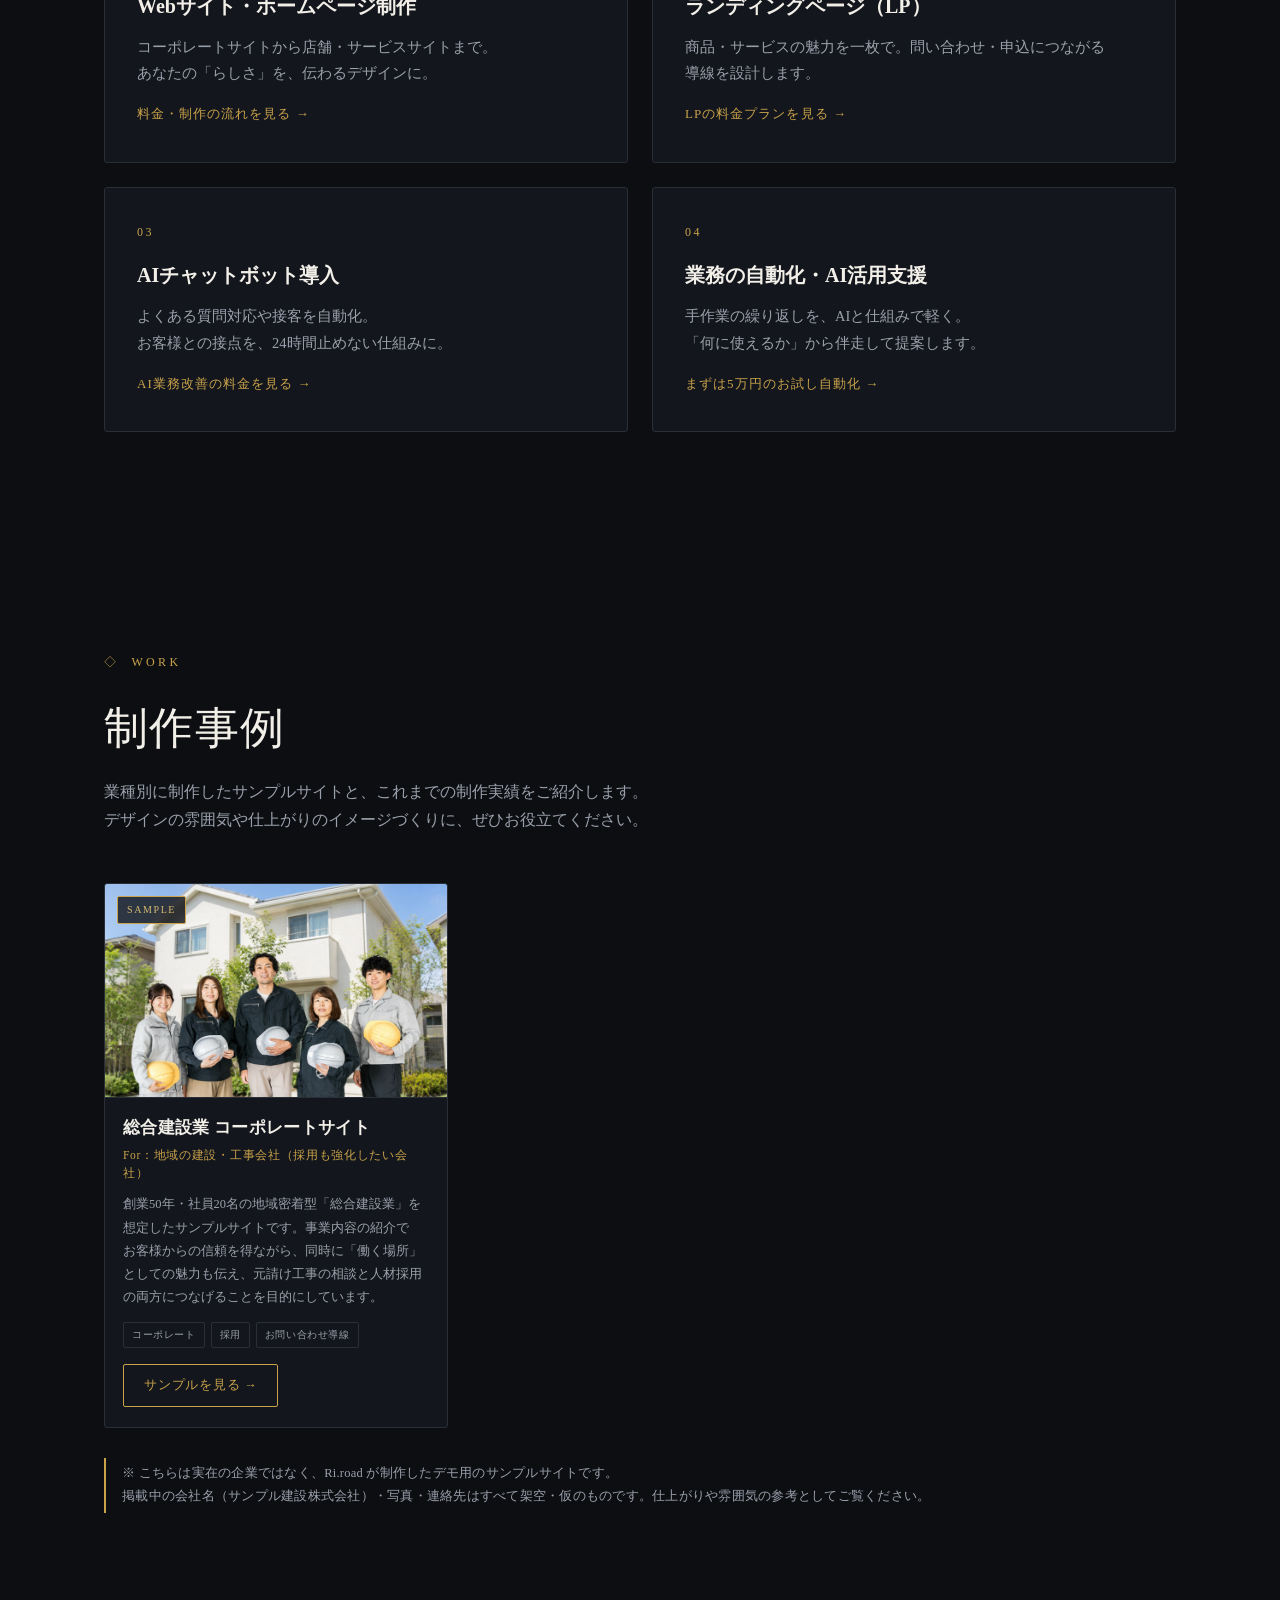
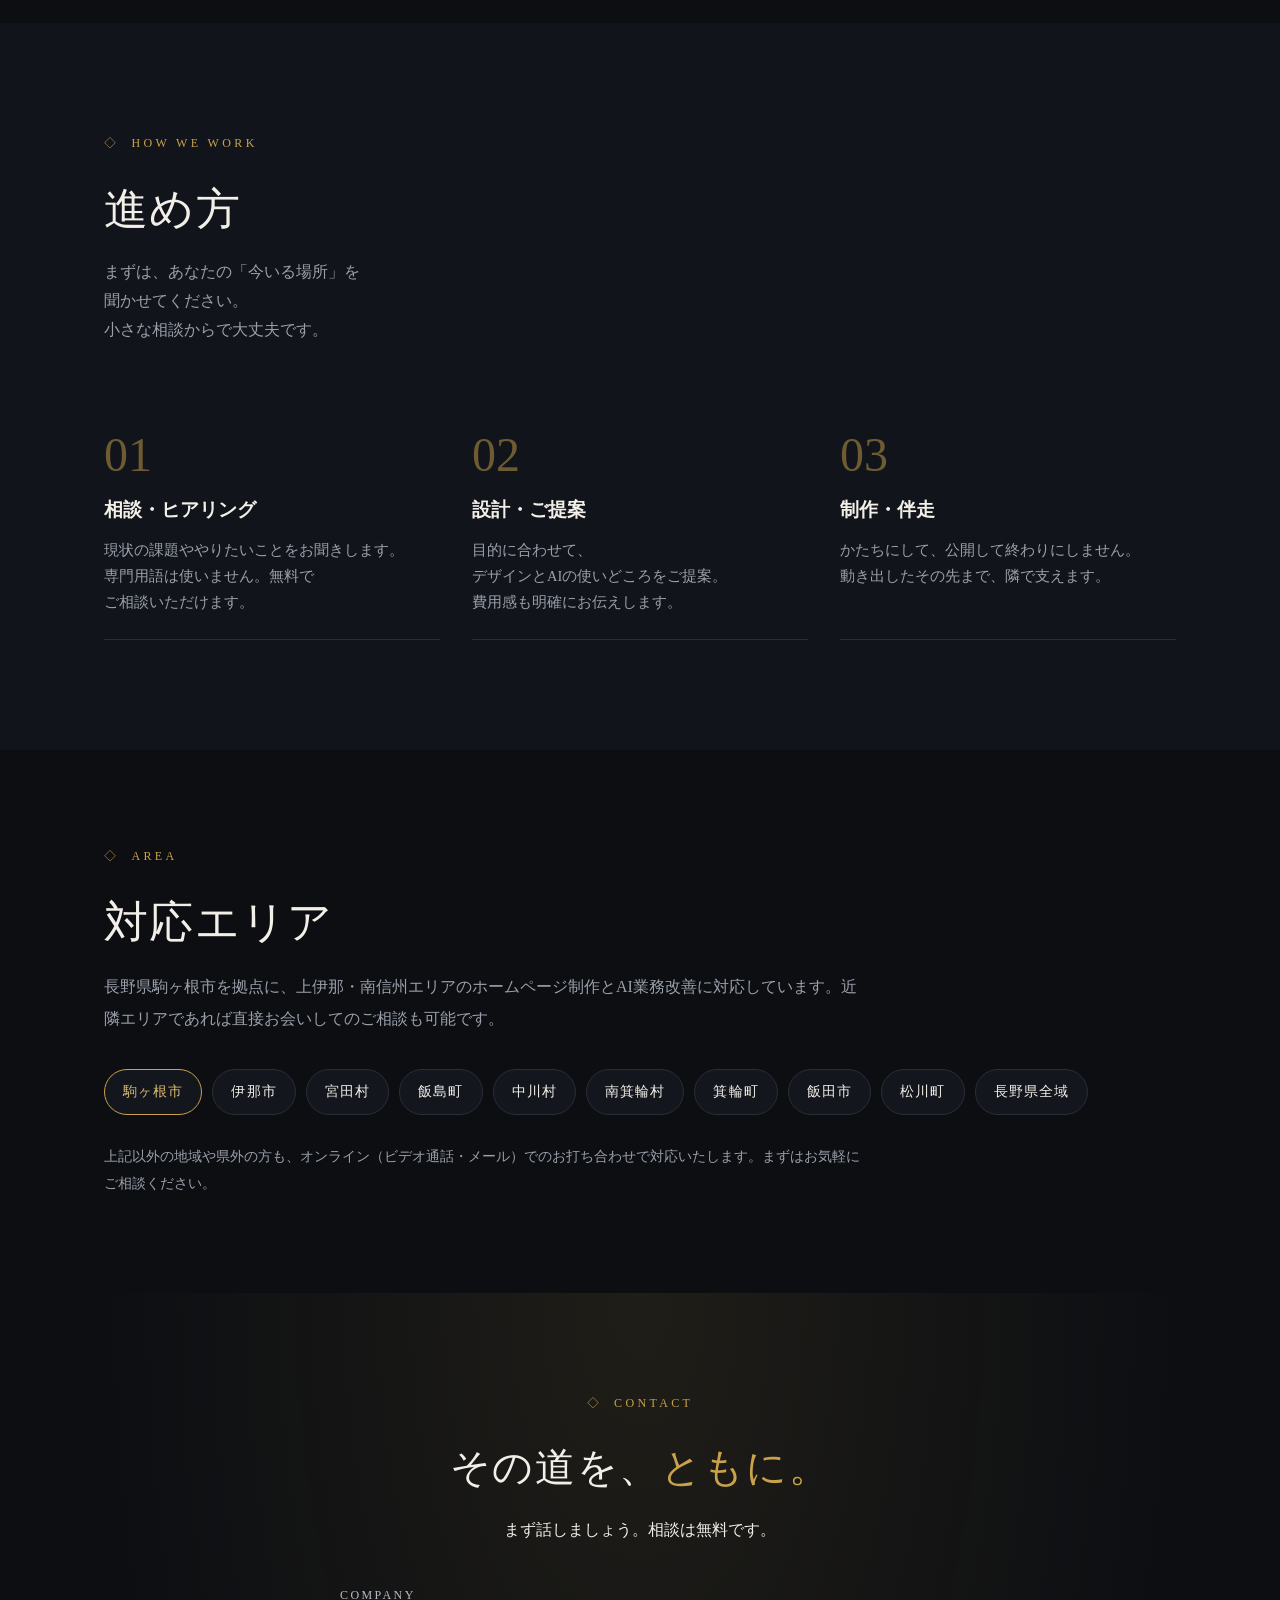
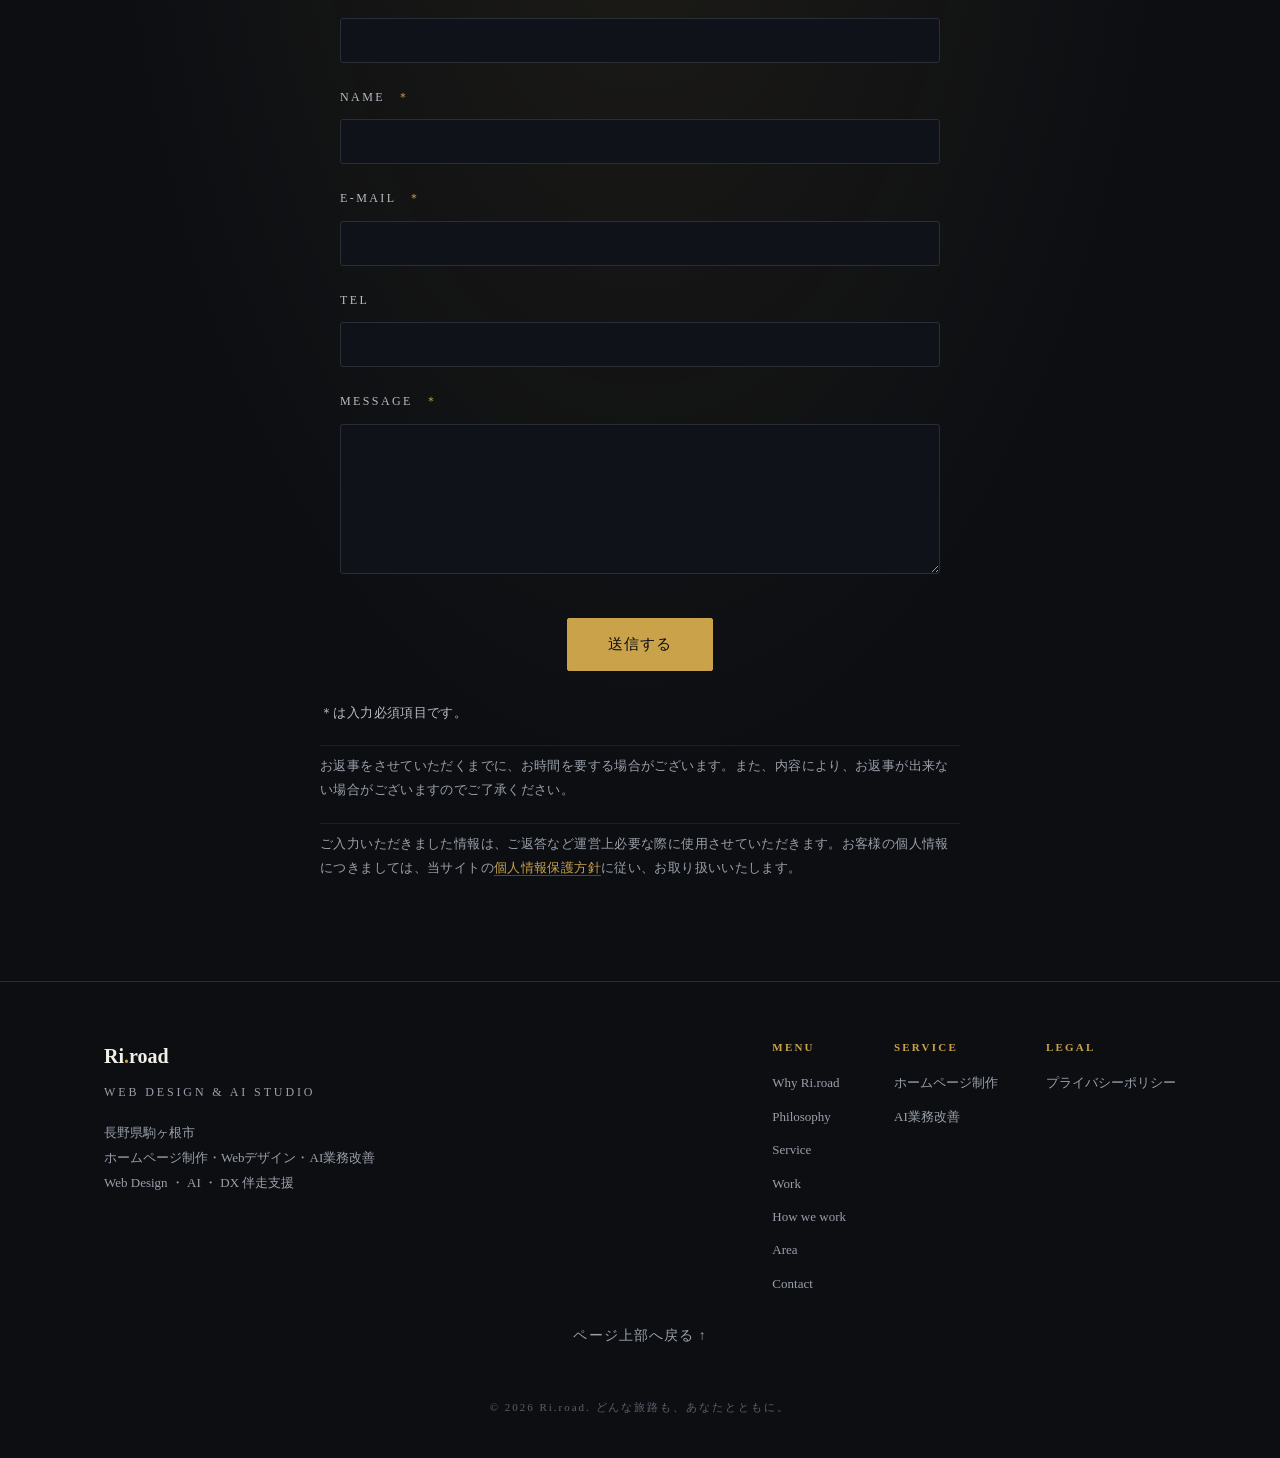
==== commit fd623123: "下層ページ追加: /homepage-seisaku/ と /ai/ を新設し、スマホ優先で調整 キーワード別の受け皿として2ページを追加。料金・期間は料金プランPDFの確定値のみを使用し、 AI業務" ====
--- a/index.html
+++ b/index.html
@@ -261,6 +261,11 @@
   .svc .num{font-size:12px;letter-spacing:.2em;color:var(--gold);}
   .svc h4{font-size:20px;font-weight:600;margin:14px 0 10px;}
   .svc p{color:var(--sub);font-size:14.5px;}
+  .svc .svc-more{
+    display:inline-block;margin-top:16px;font-size:13px;
+    color:var(--gold);letter-spacing:.08em;border-bottom:1px solid transparent;transition:.25s;
+  }
+  .svc .svc-more:hover{border-bottom-color:var(--gold);}
 
   /* ---------- Work (制作サンプル) ---------- */
   /* 3枚横並び前提のコンパクトカード */
@@ -411,6 +416,8 @@
   <a href="#why">Why Ri.road</a>
   <a href="#about">Philosophy</a>
   <a href="#services">Service</a>
+  <a href="./homepage-seisaku/index.html">ホームページ制作</a>
+  <a href="./ai/index.html">AI業務改善</a>
   <a href="#work">Work</a>
   <a href="#flow">How we work</a>
   <a href="#area">Area</a>
@@ -511,21 +518,25 @@
         <div class="num">01</div>
         <h4>Webサイト・ホームページ制作</h4>
         <p>コーポレートサイトから店舗・サービスサイトまで。<br>あなたの「らしさ」を、伝わるデザインに。</p>
+        <a class="svc-more" href="./homepage-seisaku/index.html">料金・制作の流れを見る →</a>
       </div>
       <div class="svc reveal">
         <div class="num">02</div>
         <h4>ランディングページ（LP）</h4>
         <p>商品・サービスの魅力を一枚で。<span class="nobr">問い合わせ・申込</span>につながる導線を設計します。</p>
+        <a class="svc-more" href="./homepage-seisaku/index.html#price">LPの料金プランを見る →</a>
       </div>
       <div class="svc reveal">
         <div class="num">03</div>
         <h4>AIチャットボット導入</h4>
         <p>よくある質問対応や接客を自動化。<br>お客様との接点を、24時間止めない仕組みに。</p>
+        <a class="svc-more" href="./ai/index.html">AI業務改善の料金を見る →</a>
       </div>
       <div class="svc reveal">
         <div class="num">04</div>
         <h4>業務の自動化・AI活用支援</h4>
         <p>手作業の繰り返しを、AIと仕組みで軽く。<br>「何に使えるか」から伴走して提案します。</p>
+        <a class="svc-more" href="./ai/index.html#trial">まずは5万円のお試し自動化 →</a>
       </div>
     </div>
   </div>
@@ -719,6 +730,11 @@
         <a href="#contact">Contact</a>
       </div>
       <div class="col">
+        <h5>SERVICE</h5>
+        <a href="./homepage-seisaku/index.html">ホームページ制作</a>
+        <a href="./ai/index.html">AI業務改善</a>
+      </div>
+      <div class="col">
         <h5>LEGAL</h5>
         <a href="./privacy.html">プライバシーポリシー</a>
       </div>
